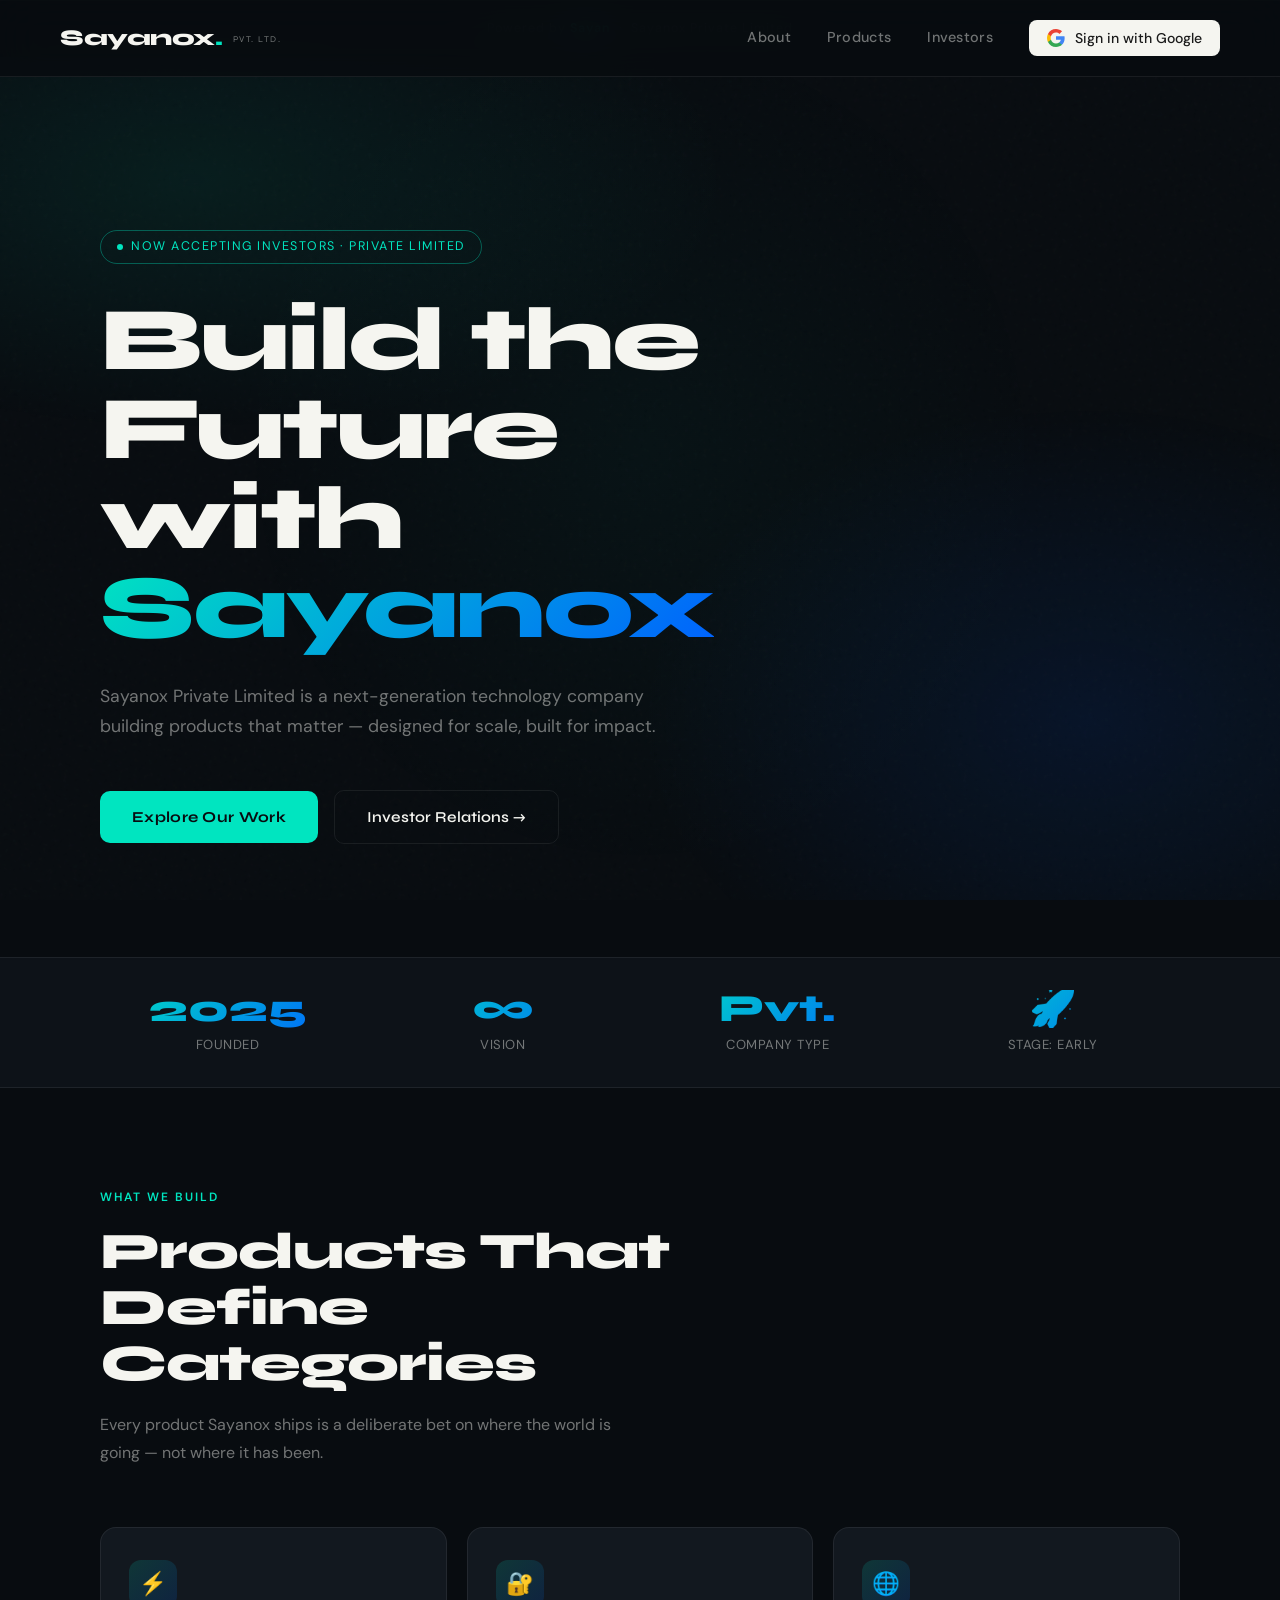
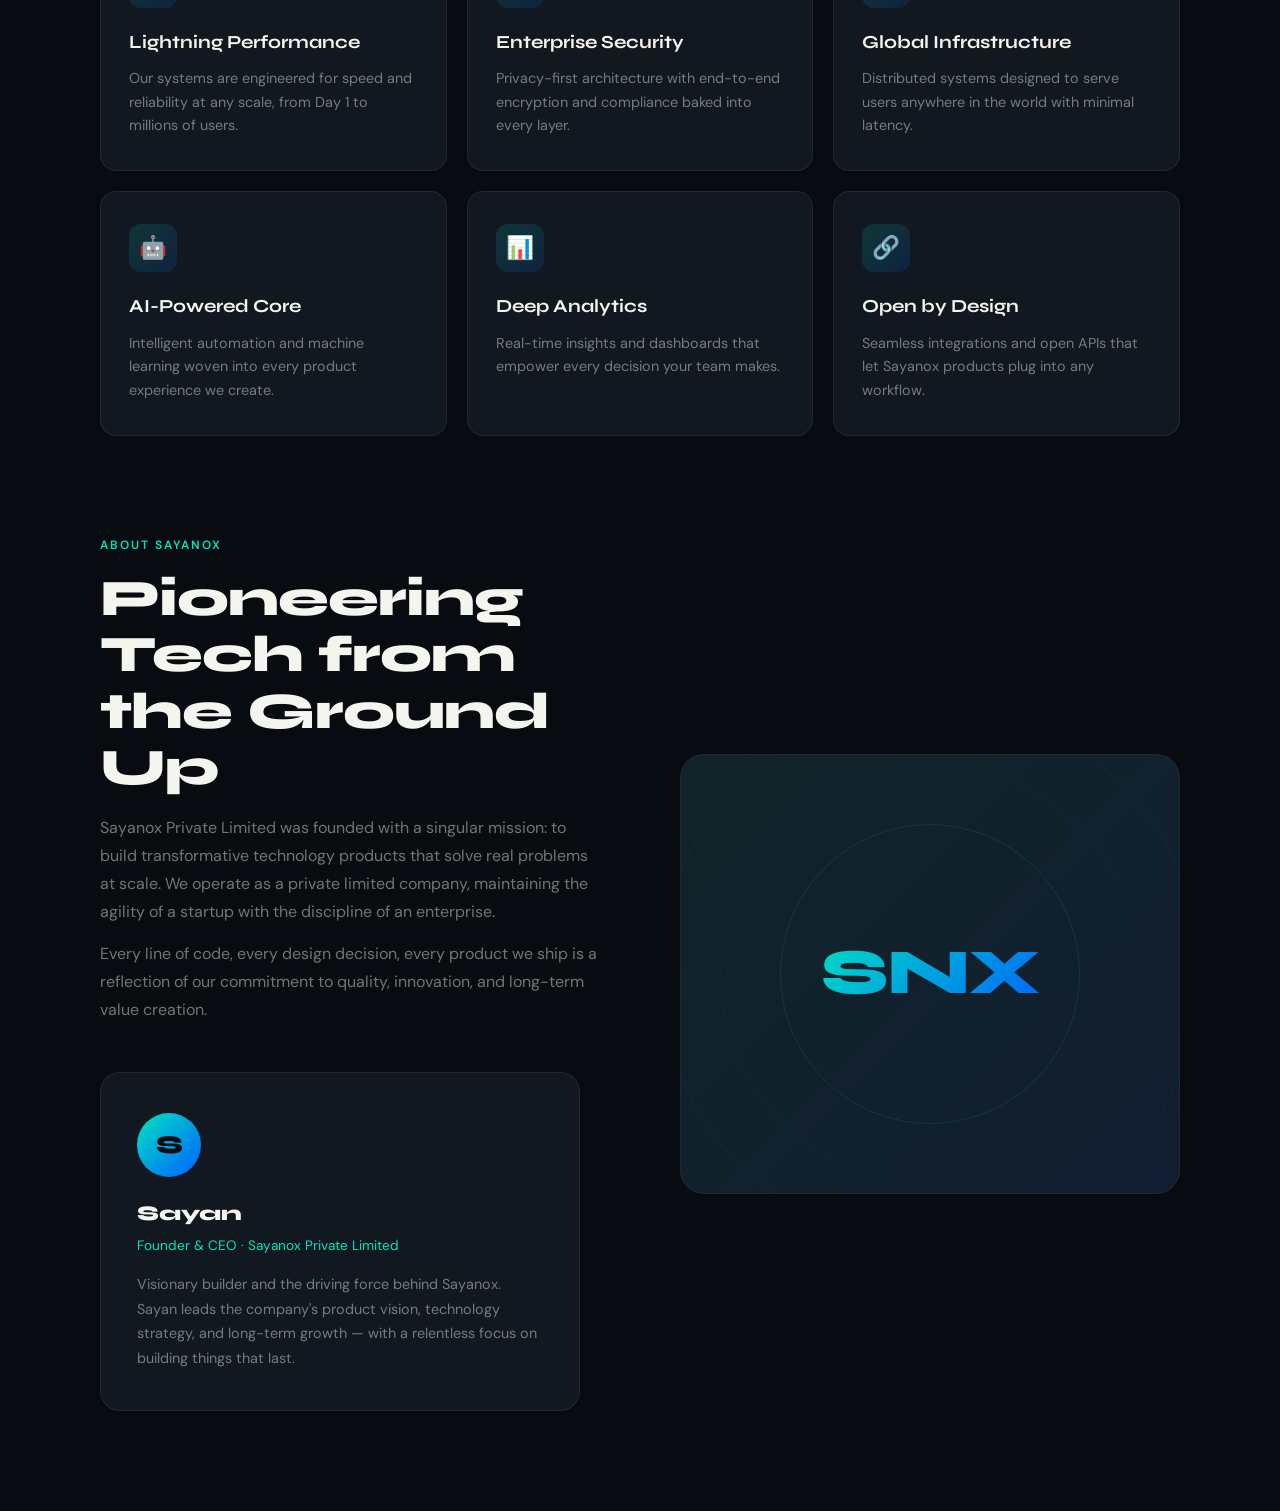
==== index.html @ 6d9be6a6 "Rename sayanox.html to index.html" ====
<!DOCTYPE html>
<html lang="en">
<head>
<meta charset="UTF-8" />
<meta name="viewport" content="width=device-width, initial-scale=1.0"/>
<title>Sayanox Private Limited</title>
<link href="https://fonts.googleapis.com/css2?family=Syne:wght@400;600;700;800&family=DM+Sans:ital,wght@0,300;0,400;0,500;1,300&display=swap" rel="stylesheet"/>
<style>
  :root {
    --black: #080c10;
    --white: #f5f5f0;
    --accent: #00e5c0;
    --accent2: #005fff;
    --mid: #12181f;
    --border: rgba(255,255,255,0.07);
    --text-muted: rgba(245,245,240,0.45);
  }

  *, *::before, *::after { box-sizing: border-box; margin: 0; padding: 0; }

  html { scroll-behavior: smooth; }

  body {
    background: var(--black);
    color: var(--white);
    font-family: 'DM Sans', sans-serif;
    font-size: 16px;
    line-height: 1.6;
    overflow-x: hidden;
  }

  /* ── NOISE OVERLAY ── */
  body::before {
    content: '';
    position: fixed; inset: 0; z-index: 0;
    background-image: url("data:image/svg+xml,%3Csvg viewBox='0 0 200 200' xmlns='http://www.w3.org/2000/svg'%3E%3Cfilter id='n'%3E%3CfeTurbulence type='fractalNoise' baseFrequency='0.9' numOctaves='4' stitchTiles='stitch'/%3E%3C/filter%3E%3Crect width='100%25' height='100%25' filter='url(%23n)' opacity='0.04'/%3E%3C/svg%3E");
    pointer-events: none; opacity: .5;
  }

  /* ── GRADIENT MESH ── */
  .mesh {
    position: fixed; inset: 0; z-index: 0; pointer-events: none;
    background:
      radial-gradient(ellipse 60% 40% at 15% 20%, rgba(0,229,192,.08) 0%, transparent 70%),
      radial-gradient(ellipse 50% 50% at 85% 80%, rgba(0,95,255,.10) 0%, transparent 70%),
      radial-gradient(ellipse 40% 60% at 50% 50%, rgba(0,229,192,.03) 0%, transparent 80%);
  }

  /* ── NAV ── */
  nav {
    position: fixed; top: 0; left: 0; right: 0; z-index: 100;
    display: flex; align-items: center; justify-content: space-between;
    padding: 20px 60px;
    border-bottom: 1px solid var(--border);
    background: rgba(8,12,16,.85);
    backdrop-filter: blur(20px);
  }

  .nav-logo {
    font-family: 'Syne', sans-serif;
    font-weight: 800;
    font-size: 1.4rem;
    letter-spacing: -0.5px;
  }

  .nav-logo span { color: var(--accent); }

  .nav-logo sub {
    font-size: .55rem;
    font-weight: 400;
    color: var(--text-muted);
    margin-left: 4px;
    letter-spacing: 1.5px;
    text-transform: uppercase;
    vertical-align: middle;
  }

  .nav-links { display: flex; gap: 36px; align-items: center; }

  .nav-links a {
    color: var(--text-muted);
    text-decoration: none;
    font-size: .9rem;
    font-weight: 500;
    letter-spacing: .3px;
    transition: color .25s;
  }

  .nav-links a:hover { color: var(--white); }

  /* ── GOOGLE LOGIN BTN ── */
  .btn-google {
    display: flex; align-items: center; gap: 10px;
    background: var(--white); color: #1a1a1a;
    border: none; border-radius: 8px;
    padding: 9px 18px;
    font-family: 'DM Sans', sans-serif;
    font-size: .88rem; font-weight: 500;
    cursor: pointer;
    transition: transform .2s, box-shadow .2s;
    text-decoration: none;
  }

  .btn-google:hover {
    transform: translateY(-1px);
    box-shadow: 0 6px 24px rgba(0,229,192,.25);
  }

  .btn-google svg { flex-shrink: 0; }

  /* ── HERO ── */
  .hero {
    position: relative; z-index: 1;
    min-height: 100vh;
    display: flex; flex-direction: column;
    justify-content: center; align-items: flex-start;
    padding: 140px 60px 80px;
    max-width: 1200px; margin: 0 auto;
  }

  .hero-badge {
    display: inline-flex; align-items: center; gap: 8px;
    border: 1px solid rgba(0,229,192,.35);
    border-radius: 100px;
    padding: 6px 16px;
    font-size: .78rem; letter-spacing: 1.5px;
    text-transform: uppercase; color: var(--accent);
    margin-bottom: 32px;
    animation: fadeUp .8s ease both;
  }

  .hero-badge::before {
    content: '';
    width: 6px; height: 6px; border-radius: 50%;
    background: var(--accent);
    animation: pulse 2s infinite;
  }

  @keyframes pulse {
    0%,100% { opacity: 1; transform: scale(1); }
    50% { opacity: .4; transform: scale(.6); }
  }

  .hero h1 {
    font-family: 'Syne', sans-serif;
    font-size: clamp(3.2rem, 7vw, 6.5rem);
    font-weight: 800;
    line-height: 1.0;
    letter-spacing: -2px;
    max-width: 820px;
    animation: fadeUp .9s .1s ease both;
  }

  .hero h1 em {
    font-style: normal;
    background: linear-gradient(135deg, var(--accent) 0%, var(--accent2) 100%);
    -webkit-background-clip: text; -webkit-text-fill-color: transparent;
  }

  .hero-sub {
    max-width: 560px;
    margin-top: 28px;
    color: var(--text-muted);
    font-size: 1.1rem; line-height: 1.7;
    animation: fadeUp 1s .2s ease both;
  }

  .hero-actions {
    display: flex; gap: 16px; align-items: center;
    margin-top: 48px;
    animation: fadeUp 1s .35s ease both;
    flex-wrap: wrap;
  }

  .btn-primary {
    background: var(--accent);
    color: var(--black);
    padding: 14px 32px;
    border-radius: 10px;
    font-family: 'Syne', sans-serif;
    font-weight: 700; font-size: .95rem;
    letter-spacing: .3px;
    border: none; cursor: pointer;
    text-decoration: none;
    transition: transform .2s, box-shadow .2s;
  }

  .btn-primary:hover {
    transform: translateY(-2px);
    box-shadow: 0 10px 40px rgba(0,229,192,.35);
  }

  .btn-outline {
    border: 1px solid var(--border);
    color: var(--white);
    padding: 14px 32px;
    border-radius: 10px;
    font-family: 'Syne', sans-serif;
    font-weight: 600; font-size: .95rem;
    background: transparent; cursor: pointer;
    text-decoration: none;
    transition: border-color .2s, transform .2s;
  }

  .btn-outline:hover {
    border-color: rgba(255,255,255,.3);
    transform: translateY(-2px);
  }

  /* ── STATS STRIP ── */
  .stats {
    position: relative; z-index: 1;
    border-top: 1px solid var(--border);
    border-bottom: 1px solid var(--border);
    background: rgba(18,24,31,.6);
    padding: 32px 0;
  }

  .stats-inner {
    max-width: 1200px; margin: 0 auto; padding: 0 60px;
    display: grid; grid-template-columns: repeat(4, 1fr);
    gap: 20px;
  }

  .stat { text-align: center; }

  .stat-val {
    font-family: 'Syne', sans-serif;
    font-size: 2.4rem; font-weight: 800;
    background: linear-gradient(135deg, var(--accent), var(--accent2));
    -webkit-background-clip: text; -webkit-text-fill-color: transparent;
    line-height: 1;
  }

  .stat-label {
    font-size: .82rem;
    color: var(--text-muted);
    letter-spacing: .5px;
    margin-top: 6px;
    text-transform: uppercase;
  }

  /* ── SECTIONS ── */
  section {
    position: relative; z-index: 1;
    max-width: 1200px; margin: 0 auto; padding: 100px 60px;
  }

  .section-tag {
    font-size: .75rem; letter-spacing: 2px;
    text-transform: uppercase; color: var(--accent);
    margin-bottom: 16px; font-weight: 600;
  }

  .section-title {
    font-family: 'Syne', sans-serif;
    font-size: clamp(2rem, 4vw, 3.2rem);
    font-weight: 800;
    letter-spacing: -1px;
    line-height: 1.1;
    max-width: 600px;
  }

  .section-desc {
    color: var(--text-muted);
    max-width: 520px;
    margin-top: 18px;
    font-size: 1rem; line-height: 1.75;
  }

  /* ── FEATURES GRID ── */
  .features-grid {
    display: grid;
    grid-template-columns: repeat(3, 1fr);
    gap: 20px;
    margin-top: 60px;
  }

  .feat-card {
    background: var(--mid);
    border: 1px solid var(--border);
    border-radius: 16px;
    padding: 32px 28px;
    transition: border-color .3s, transform .3s;
    cursor: default;
  }

  .feat-card:hover {
    border-color: rgba(0,229,192,.3);
    transform: translateY(-4px);
  }

  .feat-icon {
    width: 48px; height: 48px;
    border-radius: 12px;
    background: linear-gradient(135deg, rgba(0,229,192,.15), rgba(0,95,255,.15));
    display: flex; align-items: center; justify-content: center;
    font-size: 1.4rem; margin-bottom: 20px;
  }

  .feat-card h3 {
    font-family: 'Syne', sans-serif;
    font-size: 1.15rem; font-weight: 700;
    margin-bottom: 10px;
  }

  .feat-card p { color: var(--text-muted); font-size: .9rem; line-height: 1.65; }

  /* ── ABOUT / SPLIT ── */
  .split {
    display: grid; grid-template-columns: 1fr 1fr;
    gap: 80px; align-items: center;
  }

  .split-visual {
    background: var(--mid);
    border: 1px solid var(--border);
    border-radius: 24px;
    height: 440px;
    display: flex; align-items: center; justify-content: center;
    position: relative; overflow: hidden;
  }

  .split-visual::before {
    content: '';
    position: absolute; inset: 0;
    background: linear-gradient(135deg, rgba(0,229,192,.06) 0%, rgba(0,95,255,.08) 100%);
  }

  .visual-logo {
    font-family: 'Syne', sans-serif;
    font-size: 4rem; font-weight: 800;
    background: linear-gradient(135deg, var(--accent), var(--accent2));
    -webkit-background-clip: text; -webkit-text-fill-color: transparent;
    position: relative; z-index: 1;
    letter-spacing: -2px;
  }

  .visual-ring {
    position: absolute;
    border-radius: 50%; border: 1px solid rgba(0,229,192,.12);
  }
  .visual-ring:nth-child(1) { width: 300px; height: 300px; }
  .visual-ring:nth-child(2) { width: 420px; height: 420px; border-color: rgba(0,95,255,.08); }
  .visual-ring:nth-child(3) { width: 540px; height: 540px; border-color: rgba(0,229,192,.05); }

  /* ── POWERED BY STRIP ── */
  .powered-strip {
    text-align: center;
    border-top: 1px solid var(--border);
    padding: 18px 0;
    background: rgba(8,12,16,.8);
    position: relative; z-index: 1;
    font-size: .78rem;
    color: var(--text-muted);
    letter-spacing: 1px;
  }

  .powered-strip span { color: var(--accent); font-weight: 600; }

  /* ── TEAM / FOUNDER ── */
  .founder-card {
    background: var(--mid);
    border: 1px solid var(--border);
    border-radius: 20px;
    padding: 40px 36px;
    max-width: 480px;
    margin-top: 48px;
  }

  .founder-avatar {
    width: 64px; height: 64px; border-radius: 50%;
    background: linear-gradient(135deg, var(--accent), var(--accent2));
    display: flex; align-items: center; justify-content: center;
    font-family: 'Syne', sans-serif; font-size: 1.6rem; font-weight: 800;
    color: var(--black); margin-bottom: 20px;
  }

  .founder-name {
    font-family: 'Syne', sans-serif;
    font-size: 1.3rem; font-weight: 800;
  }

  .founder-title { color: var(--accent); font-size: .85rem; margin-top: 4px; }

  .founder-bio {
    color: var(--text-muted);
    font-size: .9rem; line-height: 1.7;
    margin-top: 16px;
  }

  /* ── INVEST CTA ── */
  .invest-cta {
    background: linear-gradient(135deg, rgba(0,229,192,.08), rgba(0,95,255,.1));
    border: 1px solid rgba(0,229,192,.2);
    border-radius: 24px;
    padding: 72px 60px;
    text-align: center;
    position: relative; overflow: hidden;
    margin-top: 40px;
  }

  .invest-cta::before {
    content: '';
    position: absolute;
    width: 600px; height: 600px; border-radius: 50%;
    background: radial-gradient(circle, rgba(0,229,192,.06), transparent 70%);
    top: -200px; left: 50%; transform: translateX(-50%);
    pointer-events: none;
  }

  .invest-cta h2 {
    font-family: 'Syne', sans-serif;
    font-size: clamp(2rem, 4vw, 3rem);
    font-weight: 800; letter-spacing: -1px;
    max-width: 600px; margin: 0 auto 20px;
  }

  .invest-cta p {
    color: var(--text-muted);
    max-width: 480px; margin: 0 auto 40px;
    font-size: 1rem; line-height: 1.7;
  }

  /* ── MODAL ── */
  .modal-overlay {
    display: none; position: fixed; inset: 0; z-index: 999;
    background: rgba(0,0,0,.7); backdrop-filter: blur(8px);
    align-items: center; justify-content: center;
  }

  .modal-overlay.open { display: flex; }

  .modal {
    background: var(--mid);
    border: 1px solid var(--border);
    border-radius: 20px;
    padding: 48px 40px;
    width: 100%; max-width: 420px;
    text-align: center;
    animation: scaleIn .3s ease;
  }

  @keyframes scaleIn {
    from { transform: scale(.92); opacity: 0; }
    to { transform: scale(1); opacity: 1; }
  }

  .modal h2 {
    font-family: 'Syne', sans-serif;
    font-size: 1.8rem; font-weight: 800;
    margin-bottom: 8px;
  }

  .modal p { color: var(--text-muted); font-size: .9rem; margin-bottom: 32px; }

  .btn-google-large {
    display: flex; align-items: center; justify-content: center; gap: 12px;
    width: 100%;
    background: var(--white); color: #1a1a1a;
    border: none; border-radius: 12px;
    padding: 14px 24px;
    font-family: 'DM Sans', sans-serif;
    font-size: 1rem; font-weight: 600;
    cursor: pointer;
    transition: transform .2s, box-shadow .2s;
  }

  .btn-google-large:hover {
    transform: translateY(-2px);
    box-shadow: 0 8px 32px rgba(0,229,192,.2);
  }

  .modal-close {
    position: absolute; top: 16px; right: 20px;
    background: none; border: none;
    color: var(--text-muted); font-size: 1.4rem;
    cursor: pointer; transition: color .2s;
  }

  .modal-close:hover { color: var(--white); }

  .modal { position: relative; }

  /* ── FOOTER ── */
  footer {
    position: relative; z-index: 1;
    border-top: 1px solid var(--border);
    padding: 48px 60px;
    display: flex; align-items: center; justify-content: space-between;
    max-width: 100%;
  }

  .footer-logo {
    font-family: 'Syne', sans-serif;
    font-weight: 800; font-size: 1.1rem;
  }

  .footer-logo span { color: var(--accent); }

  .footer-copy { color: var(--text-muted); font-size: .82rem; }

  .footer-links { display: flex; gap: 24px; }

  .footer-links a {
    color: var(--text-muted); text-decoration: none;
    font-size: .82rem; transition: color .2s;
  }

  .footer-links a:hover { color: var(--white); }

  /* ── ANIMATIONS ── */
  @keyframes fadeUp {
    from { opacity: 0; transform: translateY(30px); }
    to { opacity: 1; transform: translateY(0); }
  }

  /* ── RESPONSIVE ── */
  @media (max-width: 900px) {
    nav { padding: 18px 24px; }
    .nav-links { gap: 20px; }
    .hero { padding: 120px 24px 60px; }
    section { padding: 70px 24px; }
    .stats-inner { padding: 0 24px; grid-template-columns: repeat(2,1fr); gap: 28px; }
    .features-grid { grid-template-columns: 1fr 1fr; }
    .split { grid-template-columns: 1fr; gap: 40px; }
    .split-visual { height: 280px; }
    footer { flex-direction: column; gap: 20px; text-align: center; padding: 36px 24px; }
    .invest-cta { padding: 48px 24px; }
  }

  @media (max-width: 600px) {
    .features-grid { grid-template-columns: 1fr; }
    .nav-links .hide-mob { display: none; }
    .hero h1 { font-size: 2.8rem; }
  }
</style>
</head>
<body>

<div class="mesh"></div>

<!-- POWERED BY STRIP (top) -->
<div class="powered-strip">
  Powered by <span>Sayan</span> &nbsp;·&nbsp; Sayanox Private Limited
</div>

<!-- NAV -->
<nav>
  <div class="nav-logo">
    Sayanox<span>.</span>
    <sub>Pvt. Ltd.</sub>
  </div>
  <div class="nav-links">
    <a href="#about" class="hide-mob">About</a>
    <a href="#features" class="hide-mob">Products</a>
    <a href="#invest">Investors</a>
    <button class="btn-google" onclick="openModal()">
      <!-- Google G logo -->
      <svg width="18" height="18" viewBox="0 0 18 18"><path fill="#4285F4" d="M17.64 9.2c0-.637-.057-1.251-.164-1.84H9v3.481h4.844c-.209 1.125-.843 2.078-1.796 2.717v2.258h2.908c1.702-1.567 2.684-3.874 2.684-6.615z"/><path fill="#34A853" d="M9 18c2.43 0 4.467-.806 5.956-2.18l-2.908-2.259c-.806.54-1.837.86-3.048.86-2.344 0-4.328-1.584-5.036-3.711H.957v2.332A8.997 8.997 0 0 0 9 18z"/><path fill="#FBBC05" d="M3.964 10.71A5.41 5.41 0 0 1 3.682 9c0-.593.102-1.17.282-1.71V4.958H.957A8.996 8.996 0 0 0 0 9c0 1.452.348 2.827.957 4.042l3.007-2.332z"/><path fill="#EA4335" d="M9 3.58c1.321 0 2.508.454 3.44 1.345l2.582-2.58C13.463.891 11.426 0 9 0A8.997 8.997 0 0 0 .957 4.958L3.964 7.29C4.672 5.163 6.656 3.58 9 3.58z"/></svg>
      Sign in with Google
    </button>
  </div>
</nav>

<!-- HERO -->
<div class="hero">
  <div class="hero-badge">Now Accepting Investors · Private Limited</div>
  <h1>Build the Future<br/>with <em>Sayanox</em></h1>
  <p class="hero-sub">
    Sayanox Private Limited is a next-generation technology company building products
    that matter — designed for scale, built for impact.
  </p>
  <div class="hero-actions">
    <a href="#features" class="btn-primary">Explore Our Work</a>
    <a href="#invest" class="btn-outline">Investor Relations →</a>
  </div>
</div>

<!-- STATS -->
<div class="stats">
  <div class="stats-inner">
    <div class="stat">
      <div class="stat-val">2025</div>
      <div class="stat-label">Founded</div>
    </div>
    <div class="stat">
      <div class="stat-val">∞</div>
      <div class="stat-label">Vision</div>
    </div>
    <div class="stat">
      <div class="stat-val">Pvt.</div>
      <div class="stat-label">Company Type</div>
    </div>
    <div class="stat">
      <div class="stat-val">🚀</div>
      <div class="stat-label">Stage: Early</div>
    </div>
  </div>
</div>

<!-- FEATURES -->
<section id="features">
  <div class="section-tag">What We Build</div>
  <h2 class="section-title">Products That Define Categories</h2>
  <p class="section-desc">
    Every product Sayanox ships is a deliberate bet on where the world is going —
    not where it has been.
  </p>

  <div class="features-grid">
    <div class="feat-card">
      <div class="feat-icon">⚡</div>
      <h3>Lightning Performance</h3>
      <p>Our systems are engineered for speed and reliability at any scale, from Day 1 to millions of users.</p>
    </div>
    <div class="feat-card">
      <div class="feat-icon">🔐</div>
      <h3>Enterprise Security</h3>
      <p>Privacy-first architecture with end-to-end encryption and compliance baked into every layer.</p>
    </div>
    <div class="feat-card">
      <div class="feat-icon">🌐</div>
      <h3>Global Infrastructure</h3>
      <p>Distributed systems designed to serve users anywhere in the world with minimal latency.</p>
    </div>
    <div class="feat-card">
      <div class="feat-icon">🤖</div>
      <h3>AI-Powered Core</h3>
      <p>Intelligent automation and machine learning woven into every product experience we create.</p>
    </div>
    <div class="feat-card">
      <div class="feat-icon">📊</div>
      <h3>Deep Analytics</h3>
      <p>Real-time insights and dashboards that empower every decision your team makes.</p>
    </div>
    <div class="feat-card">
      <div class="feat-icon">🔗</div>
      <h3>Open by Design</h3>
      <p>Seamless integrations and open APIs that let Sayanox products plug into any workflow.</p>
    </div>
  </div>
</section>

<!-- ABOUT -->
<section id="about" style="padding-top:0">
  <div class="split">
    <div>
      <div class="section-tag">About Sayanox</div>
      <h2 class="section-title">Pioneering Tech from the Ground Up</h2>
      <p class="section-desc">
        Sayanox Private Limited was founded with a singular mission: to build transformative
        technology products that solve real problems at scale. We operate as a private limited
        company, maintaining the agility of a startup with the discipline of an enterprise.
      </p>
      <p class="section-desc" style="margin-top:14px;">
        Every line of code, every design decision, every product we ship is a reflection of our
        commitment to quality, innovation, and long-term value creation.
      </p>

      <div class="founder-card">
        <div class="founder-avatar">S</div>
        <div class="founder-name">Sayan</div>
        <div class="founder-title">Founder & CEO · Sayanox Private Limited</div>
        <p class="founder-bio">
          Visionary builder and the driving force behind Sayanox. Sayan leads the company's
          product vision, technology strategy, and long-term growth — with a relentless focus
          on building things that last.
        </p>
      </div>
    </div>

    <div class="split-visual">
      <div class="visual-ring"></div>
      <div class="visual-ring"></div>
      <div class="visual-ring"></div>
      <div class="visual-logo">SNX
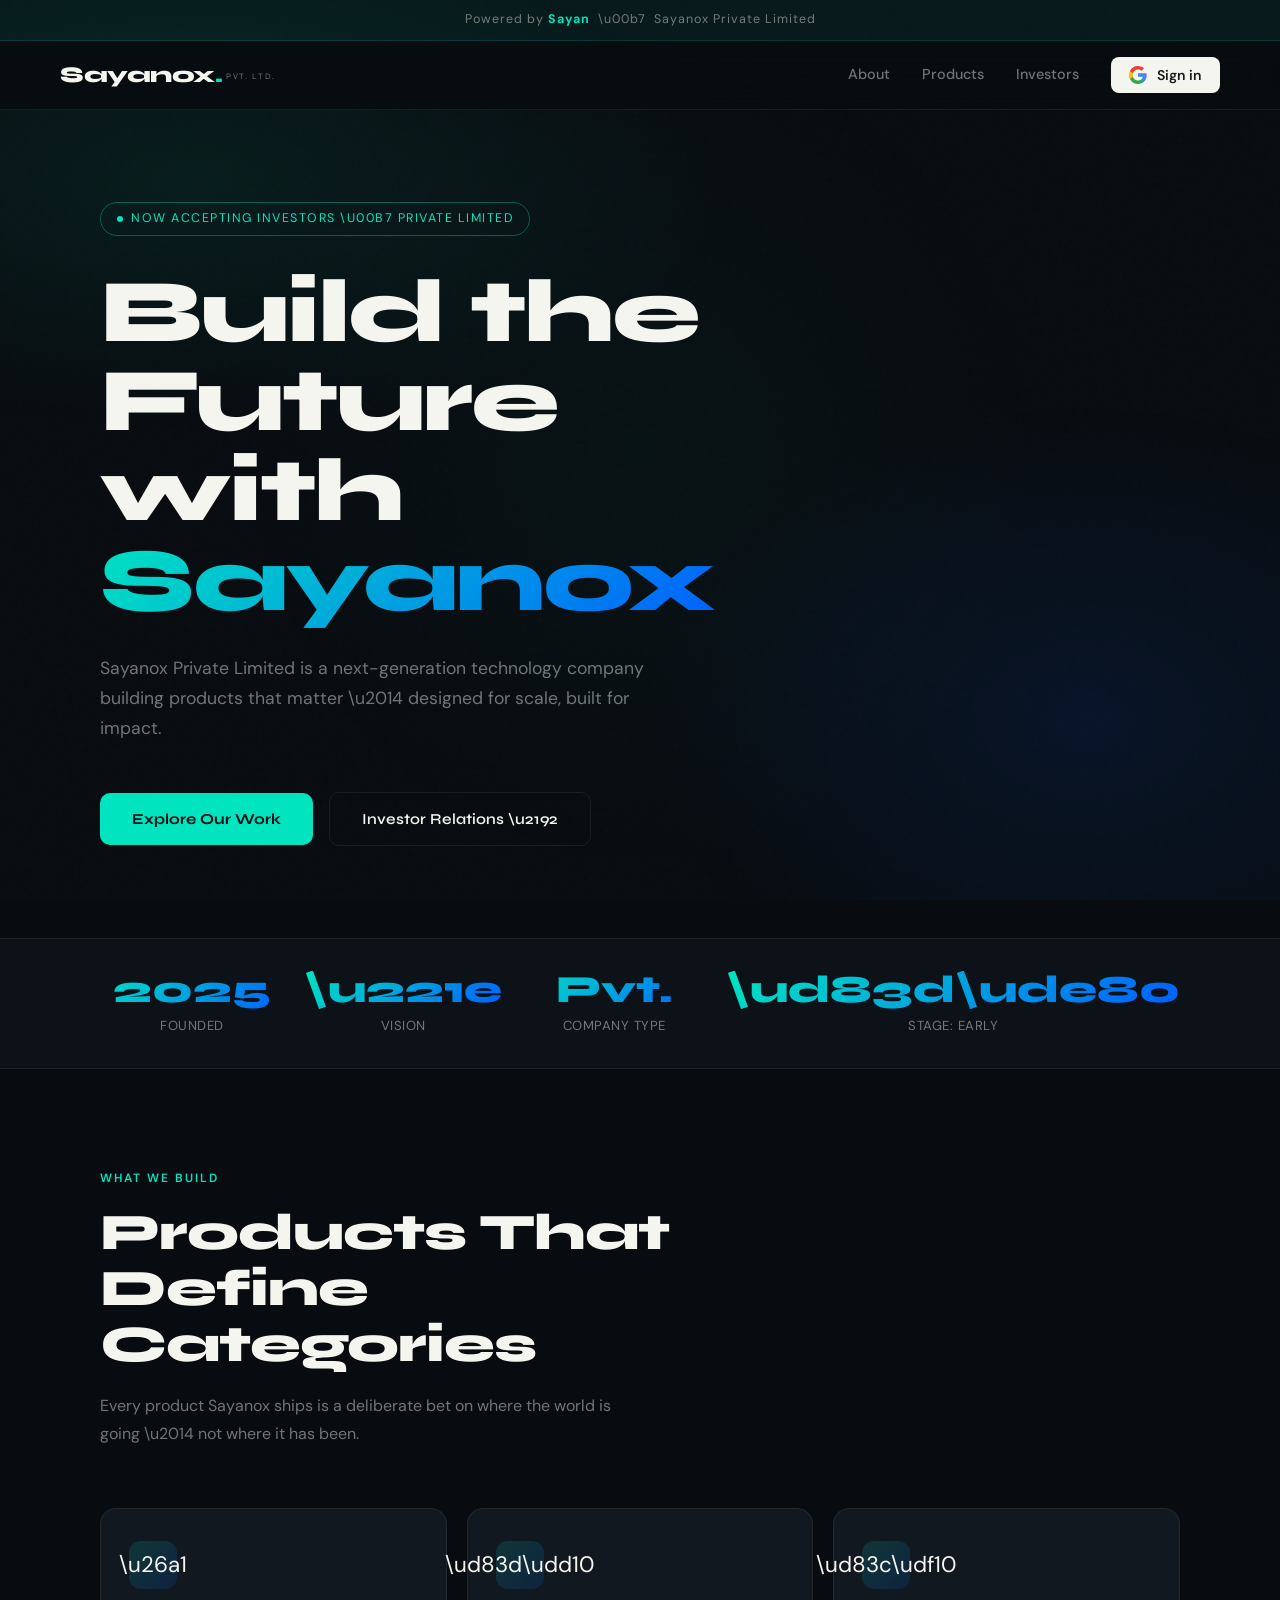
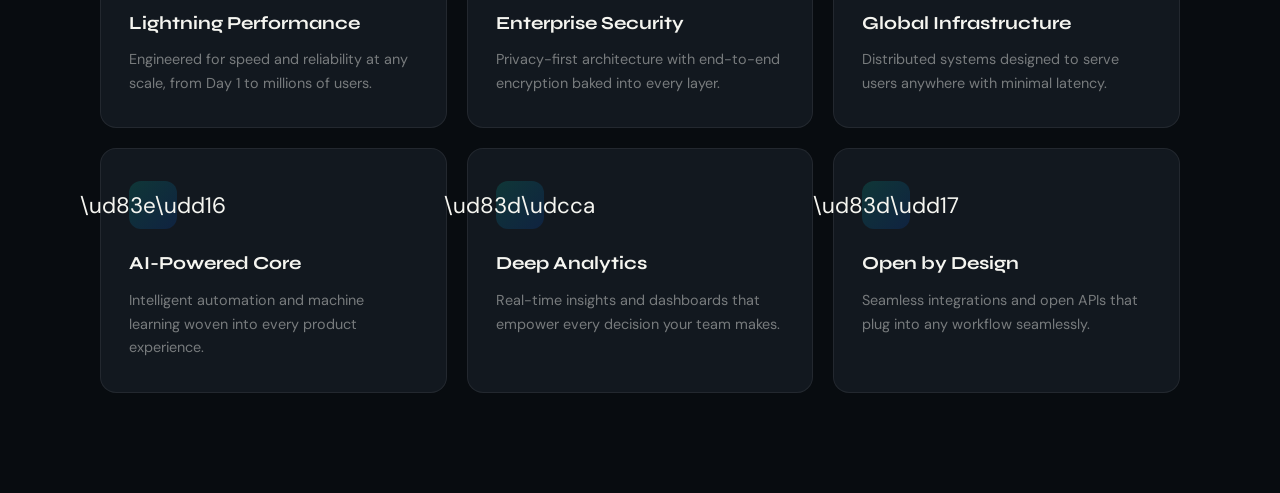
==== commit a875d2f7: "Update index.html" ====
--- a/index.html
+++ b/index.html
@@ -17,7 +17,6 @@
   }
 
   *, *::before, *::after { box-sizing: border-box; margin: 0; padding: 0; }
-
   html { scroll-behavior: smooth; }
 
   body {
@@ -29,7 +28,6 @@
     overflow-x: hidden;
   }
 
-  /* ── NOISE OVERLAY ── */
   body::before {
     content: '';
     position: fixed; inset: 0; z-index: 0;
@@ -37,7 +35,6 @@
     pointer-events: none; opacity: .5;
   }
 
-  /* ── GRADIENT MESH ── */
   .mesh {
     position: fixed; inset: 0; z-index: 0; pointer-events: none;
     background:
@@ -46,75 +43,72 @@
       radial-gradient(ellipse 40% 60% at 50% 50%, rgba(0,229,192,.03) 0%, transparent 80%);
   }
 
-  /* ── NAV ── */
+  /* \u2500\u2500 POWERED STRIP \u2500\u2500 */
+  .powered-strip {
+    text-align: center;
+    padding: 10px 0;
+    background: rgba(0,229,192,.06);
+    border-bottom: 1px solid rgba(0,229,192,.15);
+    position: relative; z-index: 101;
+    font-size: .78rem;
+    color: var(--text-muted);
+    letter-spacing: 1px;
+  }
+  .powered-strip span { color: var(--accent); font-weight: 700; }
+
+  /* \u2500\u2500 NAV \u2500\u2500 */
   nav {
-    position: fixed; top: 0; left: 0; right: 0; z-index: 100;
+    position: sticky; top: 0; left: 0; right: 0; z-index: 100;
     display: flex; align-items: center; justify-content: space-between;
-    padding: 20px 60px;
+    padding: 16px 60px;
     border-bottom: 1px solid var(--border);
-    background: rgba(8,12,16,.85);
+    background: rgba(8,12,16,.92);
     backdrop-filter: blur(20px);
   }
 
   .nav-logo {
     font-family: 'Syne', sans-serif;
-    font-weight: 800;
-    font-size: 1.4rem;
-    letter-spacing: -0.5px;
-  }
-
+    font-weight: 800; font-size: 1.4rem;
+    letter-spacing: -0.5px; cursor: default;
+  }
   .nav-logo span { color: var(--accent); }
-
   .nav-logo sub {
-    font-size: .55rem;
-    font-weight: 400;
-    color: var(--text-muted);
-    margin-left: 4px;
-    letter-spacing: 1.5px;
-    text-transform: uppercase;
+    font-size: .52rem; font-weight: 400;
+    color: var(--text-muted); margin-left: 4px;
+    letter-spacing: 1.5px; text-transform: uppercase;
     vertical-align: middle;
   }
 
-  .nav-links { display: flex; gap: 36px; align-items: center; }
-
+  .nav-links { display: flex; gap: 32px; align-items: center; }
   .nav-links a {
-    color: var(--text-muted);
-    text-decoration: none;
-    font-size: .9rem;
-    font-weight: 500;
-    letter-spacing: .3px;
+    color: var(--text-muted); text-decoration: none;
+    font-size: .9rem; font-weight: 500;
     transition: color .25s;
   }
-
   .nav-links a:hover { color: var(--white); }
 
-  /* ── GOOGLE LOGIN BTN ── */
   .btn-google {
     display: flex; align-items: center; gap: 10px;
     background: var(--white); color: #1a1a1a;
     border: none; border-radius: 8px;
     padding: 9px 18px;
     font-family: 'DM Sans', sans-serif;
-    font-size: .88rem; font-weight: 500;
+    font-size: .88rem; font-weight: 600;
     cursor: pointer;
     transition: transform .2s, box-shadow .2s;
-    text-decoration: none;
-  }
-
+  }
   .btn-google:hover {
     transform: translateY(-1px);
     box-shadow: 0 6px 24px rgba(0,229,192,.25);
   }
 
-  .btn-google svg { flex-shrink: 0; }
-
-  /* ── HERO ── */
+  /* \u2500\u2500 HERO \u2500\u2500 */
   .hero {
     position: relative; z-index: 1;
-    min-height: 100vh;
+    min-height: 92vh;
     display: flex; flex-direction: column;
     justify-content: center; align-items: flex-start;
-    padding: 140px 60px 80px;
+    padding: 80px 60px 80px;
     max-width: 1200px; margin: 0 auto;
   }
 
@@ -128,14 +122,12 @@
     margin-bottom: 32px;
     animation: fadeUp .8s ease both;
   }
-
   .hero-badge::before {
     content: '';
     width: 6px; height: 6px; border-radius: 50%;
     background: var(--accent);
     animation: pulse 2s infinite;
   }
-
   @keyframes pulse {
     0%,100% { opacity: 1; transform: scale(1); }
     50% { opacity: .4; transform: scale(.6); }
@@ -143,14 +135,11 @@
 
   .hero h1 {
     font-family: 'Syne', sans-serif;
-    font-size: clamp(3.2rem, 7vw, 6.5rem);
-    font-weight: 800;
-    line-height: 1.0;
-    letter-spacing: -2px;
-    max-width: 820px;
+    font-size: clamp(3rem, 7vw, 6.5rem);
+    font-weight: 800; line-height: 1.0;
+    letter-spacing: -2px; max-width: 820px;
     animation: fadeUp .9s .1s ease both;
   }
-
   .hero h1 em {
     font-style: normal;
     background: linear-gradient(135deg, var(--accent) 0%, var(--accent2) 100%);
@@ -158,10 +147,8 @@
   }
 
   .hero-sub {
-    max-width: 560px;
-    margin-top: 28px;
-    color: var(--text-muted);
-    font-size: 1.1rem; line-height: 1.7;
+    max-width: 560px; margin-top: 28px;
+    color: var(--text-muted); font-size: 1.1rem; line-height: 1.7;
     animation: fadeUp 1s .2s ease both;
   }
 
@@ -173,41 +160,34 @@
   }
 
   .btn-primary {
-    background: var(--accent);
-    color: var(--black);
-    padding: 14px 32px;
-    border-radius: 10px;
+    background: var(--accent); color: var(--black);
+    padding: 14px 32px; border-radius: 10px;
     font-family: 'Syne', sans-serif;
     font-weight: 700; font-size: .95rem;
-    letter-spacing: .3px;
-    border: none; cursor: pointer;
-    text-decoration: none;
+    border: none; cursor: pointer; text-decoration: none;
+    display: inline-block;
     transition: transform .2s, box-shadow .2s;
   }
-
   .btn-primary:hover {
     transform: translateY(-2px);
     box-shadow: 0 10px 40px rgba(0,229,192,.35);
   }
 
   .btn-outline {
-    border: 1px solid var(--border);
-    color: var(--white);
-    padding: 14px 32px;
-    border-radius: 10px;
+    border: 1px solid var(--border); color: var(--white);
+    padding: 14px 32px; border-radius: 10px;
     font-family: 'Syne', sans-serif;
     font-weight: 600; font-size: .95rem;
     background: transparent; cursor: pointer;
-    text-decoration: none;
+    text-decoration: none; display: inline-block;
     transition: border-color .2s, transform .2s;
   }
-
   .btn-outline:hover {
     border-color: rgba(255,255,255,.3);
     transform: translateY(-2px);
   }
 
-  /* ── STATS STRIP ── */
+  /* \u2500\u2500 STATS \u2500\u2500 */
   .stats {
     position: relative; z-index: 1;
     border-top: 1px solid var(--border);
@@ -215,15 +195,11 @@
     background: rgba(18,24,31,.6);
     padding: 32px 0;
   }
-
   .stats-inner {
     max-width: 1200px; margin: 0 auto; padding: 0 60px;
-    display: grid; grid-template-columns: repeat(4, 1fr);
-    gap: 20px;
-  }
-
+    display: grid; grid-template-columns: repeat(4, 1fr); gap: 20px;
+  }
   .stat { text-align: center; }
-
   .stat-val {
     font-family: 'Syne', sans-serif;
     font-size: 2.4rem; font-weight: 800;
@@ -231,143 +207,96 @@
     -webkit-background-clip: text; -webkit-text-fill-color: transparent;
     line-height: 1;
   }
-
   .stat-label {
-    font-size: .82rem;
-    color: var(--text-muted);
-    letter-spacing: .5px;
-    margin-top: 6px;
-    text-transform: uppercase;
-  }
-
-  /* ── SECTIONS ── */
+    font-size: .82rem; color: var(--text-muted);
+    letter-spacing: .5px; margin-top: 6px; text-transform: uppercase;
+  }
+
+  /* \u2500\u2500 SECTIONS \u2500\u2500 */
   section {
     position: relative; z-index: 1;
     max-width: 1200px; margin: 0 auto; padding: 100px 60px;
   }
-
   .section-tag {
     font-size: .75rem; letter-spacing: 2px;
     text-transform: uppercase; color: var(--accent);
     margin-bottom: 16px; font-weight: 600;
   }
-
   .section-title {
     font-family: 'Syne', sans-serif;
     font-size: clamp(2rem, 4vw, 3.2rem);
-    font-weight: 800;
-    letter-spacing: -1px;
-    line-height: 1.1;
-    max-width: 600px;
-  }
-
+    font-weight: 800; letter-spacing: -1px;
+    line-height: 1.1; max-width: 600px;
+  }
   .section-desc {
-    color: var(--text-muted);
-    max-width: 520px;
-    margin-top: 18px;
-    font-size: 1rem; line-height: 1.75;
-  }
-
-  /* ── FEATURES GRID ── */
+    color: var(--text-muted); max-width: 520px;
+    margin-top: 18px; font-size: 1rem; line-height: 1.75;
+  }
+
+  /* \u2500\u2500 FEATURES \u2500\u2500 */
   .features-grid {
-    display: grid;
-    grid-template-columns: repeat(3, 1fr);
-    gap: 20px;
-    margin-top: 60px;
-  }
-
+    display: grid; grid-template-columns: repeat(3, 1fr);
+    gap: 20px; margin-top: 60px;
+  }
   .feat-card {
-    background: var(--mid);
-    border: 1px solid var(--border);
-    border-radius: 16px;
-    padding: 32px 28px;
+    background: var(--mid); border: 1px solid var(--border);
+    border-radius: 16px; padding: 32px 28px;
     transition: border-color .3s, transform .3s;
     cursor: default;
   }
-
   .feat-card:hover {
     border-color: rgba(0,229,192,.3);
     transform: translateY(-4px);
   }
-
   .feat-icon {
-    width: 48px; height: 48px;
-    border-radius: 12px;
+    width: 48px; height: 48px; border-radius: 12px;
     background: linear-gradient(135deg, rgba(0,229,192,.15), rgba(0,95,255,.15));
     display: flex; align-items: center; justify-content: center;
     font-size: 1.4rem; margin-bottom: 20px;
   }
-
   .feat-card h3 {
     font-family: 'Syne', sans-serif;
-    font-size: 1.15rem; font-weight: 700;
-    margin-bottom: 10px;
-  }
-
+    font-size: 1.15rem; font-weight: 700; margin-bottom: 10px;
+  }
   .feat-card p { color: var(--text-muted); font-size: .9rem; line-height: 1.65; }
 
-  /* ── ABOUT / SPLIT ── */
+  /* \u2500\u2500 SPLIT / ABOUT \u2500\u2500 */
   .split {
     display: grid; grid-template-columns: 1fr 1fr;
     gap: 80px; align-items: center;
   }
-
   .split-visual {
-    background: var(--mid);
-    border: 1px solid var(--border);
-    border-radius: 24px;
-    height: 440px;
+    background: var(--mid); border: 1px solid var(--border);
+    border-radius: 24px; height: 440px;
     display: flex; align-items: center; justify-content: center;
     position: relative; overflow: hidden;
   }
-
   .split-visual::before {
     content: '';
     position: absolute; inset: 0;
     background: linear-gradient(135deg, rgba(0,229,192,.06) 0%, rgba(0,95,255,.08) 100%);
   }
-
   .visual-logo {
     font-family: 'Syne', sans-serif;
     font-size: 4rem; font-weight: 800;
     background: linear-gradient(135deg, var(--accent), var(--accent2));
     -webkit-background-clip: text; -webkit-text-fill-color: transparent;
-    position: relative; z-index: 1;
-    letter-spacing: -2px;
-  }
-
+    position: relative; z-index: 1; letter-spacing: -2px;
+  }
   .visual-ring {
-    position: absolute;
-    border-radius: 50%; border: 1px solid rgba(0,229,192,.12);
+    position: absolute; border-radius: 50%;
+    border: 1px solid rgba(0,229,192,.12);
   }
   .visual-ring:nth-child(1) { width: 300px; height: 300px; }
   .visual-ring:nth-child(2) { width: 420px; height: 420px; border-color: rgba(0,95,255,.08); }
   .visual-ring:nth-child(3) { width: 540px; height: 540px; border-color: rgba(0,229,192,.05); }
 
-  /* ── POWERED BY STRIP ── */
-  .powered-strip {
-    text-align: center;
-    border-top: 1px solid var(--border);
-    padding: 18px 0;
-    background: rgba(8,12,16,.8);
-    position: relative; z-index: 1;
-    font-size: .78rem;
-    color: var(--text-muted);
-    letter-spacing: 1px;
-  }
-
-  .powered-strip span { color: var(--accent); font-weight: 600; }
-
-  /* ── TEAM / FOUNDER ── */
+  /* \u2500\u2500 FOUNDER CARD \u2500\u2500 */
   .founder-card {
-    background: var(--mid);
-    border: 1px solid var(--border);
-    border-radius: 20px;
-    padding: 40px 36px;
-    max-width: 480px;
-    margin-top: 48px;
-  }
-
+    background: var(--mid); border: 1px solid var(--border);
+    border-radius: 20px; padding: 36px 32px;
+    max-width: 480px; margin-top: 48px;
+  }
   .founder-avatar {
     width: 64px; height: 64px; border-radius: 50%;
     background: linear-gradient(135deg, var(--accent), var(--accent2));
@@ -375,97 +304,72 @@
     font-family: 'Syne', sans-serif; font-size: 1.6rem; font-weight: 800;
     color: var(--black); margin-bottom: 20px;
   }
-
-  .founder-name {
-    font-family: 'Syne', sans-serif;
-    font-size: 1.3rem; font-weight: 800;
-  }
-
+  .founder-name { font-family: 'Syne', sans-serif; font-size: 1.3rem; font-weight: 800; }
   .founder-title { color: var(--accent); font-size: .85rem; margin-top: 4px; }
-
-  .founder-bio {
-    color: var(--text-muted);
-    font-size: .9rem; line-height: 1.7;
-    margin-top: 16px;
-  }
-
-  /* ── INVEST CTA ── */
+  .founder-bio { color: var(--text-muted); font-size: .9rem; line-height: 1.7; margin-top: 16px; }
+
+  /* \u2500\u2500 INVEST CTA \u2500\u2500 */
   .invest-cta {
     background: linear-gradient(135deg, rgba(0,229,192,.08), rgba(0,95,255,.1));
     border: 1px solid rgba(0,229,192,.2);
-    border-radius: 24px;
-    padding: 72px 60px;
-    text-align: center;
-    position: relative; overflow: hidden;
+    border-radius: 24px; padding: 72px 60px;
+    text-align: center; position: relative; overflow: hidden;
     margin-top: 40px;
   }
-
   .invest-cta::before {
     content: '';
-    position: absolute;
-    width: 600px; height: 600px; border-radius: 50%;
+    position: absolute; width: 600px; height: 600px; border-radius: 50%;
     background: radial-gradient(circle, rgba(0,229,192,.06), transparent 70%);
     top: -200px; left: 50%; transform: translateX(-50%);
     pointer-events: none;
   }
-
   .invest-cta h2 {
     font-family: 'Syne', sans-serif;
     font-size: clamp(2rem, 4vw, 3rem);
     font-weight: 800; letter-spacing: -1px;
     max-width: 600px; margin: 0 auto 20px;
   }
-
   .invest-cta p {
-    color: var(--text-muted);
-    max-width: 480px; margin: 0 auto 40px;
-    font-size: 1rem; line-height: 1.7;
-  }
-
-  /* ── MODAL ── */
+    color: var(--text-muted); max-width: 480px;
+    margin: 0 auto 40px; font-size: 1rem; line-height: 1.7;
+  }
+  .invest-actions {
+    display: flex; gap: 16px; justify-content: center; flex-wrap: wrap;
+  }
+
+  /* \u2500\u2500 MODAL \u2500\u2500 */
   .modal-overlay {
     display: none; position: fixed; inset: 0; z-index: 999;
-    background: rgba(0,0,0,.7); backdrop-filter: blur(8px);
+    background: rgba(0,0,0,.75); backdrop-filter: blur(10px);
     align-items: center; justify-content: center;
   }
-
   .modal-overlay.open { display: flex; }
 
   .modal {
-    background: var(--mid);
-    border: 1px solid var(--border);
-    border-radius: 20px;
-    padding: 48px 40px;
+    background: var(--mid); border: 1px solid var(--border);
+    border-radius: 20px; padding: 48px 40px;
     width: 100%; max-width: 420px;
-    text-align: center;
+    text-align: center; position: relative;
     animation: scaleIn .3s ease;
   }
-
   @keyframes scaleIn {
     from { transform: scale(.92); opacity: 0; }
     to { transform: scale(1); opacity: 1; }
   }
-
   .modal h2 {
     font-family: 'Syne', sans-serif;
-    font-size: 1.8rem; font-weight: 800;
-    margin-bottom: 8px;
-  }
-
-  .modal p { color: var(--text-muted); font-size: .9rem; margin-bottom: 32px; }
+    font-size: 1.8rem; font-weight: 800; margin-bottom: 8px;
+  }
+  .modal-desc { color: var(--text-muted); font-size: .9rem; margin-bottom: 32px; }
+  .modal-note { font-size: .75rem; margin-top: 20px; margin-bottom: 0; color: var(--text-muted); }
 
   .btn-google-large {
     display: flex; align-items: center; justify-content: center; gap: 12px;
-    width: 100%;
-    background: var(--white); color: #1a1a1a;
-    border: none; border-radius: 12px;
-    padding: 14px 24px;
-    font-family: 'DM Sans', sans-serif;
-    font-size: 1rem; font-weight: 600;
-    cursor: pointer;
-    transition: transform .2s, box-shadow .2s;
-  }
-
+    width: 100%; background: var(--white); color: #1a1a1a;
+    border: none; border-radius: 12px; padding: 14px 24px;
+    font-family: 'DM Sans', sans-serif; font-size: 1rem; font-weight: 600;
+    cursor: pointer; transition: transform .2s, box-shadow .2s;
+  }
   .btn-google-large:hover {
     transform: translateY(-2px);
     box-shadow: 0 8px 32px rgba(0,229,192,.2);
@@ -474,65 +378,86 @@
   .modal-close {
     position: absolute; top: 16px; right: 20px;
     background: none; border: none;
-    color: var(--text-muted); font-size: 1.4rem;
-    cursor: pointer; transition: color .2s;
-  }
-
+    color: var(--text-muted); font-size: 1.6rem;
+    cursor: pointer; transition: color .2s; line-height: 1;
+  }
   .modal-close:hover { color: var(--white); }
 
-  .modal { position: relative; }
-
-  /* ── FOOTER ── */
+  /* \u2500\u2500 USER INFO BAR (shown after login) \u2500\u2500 */
+  .user-bar {
+    display: none;
+    align-items: center; gap: 10px;
+    background: rgba(0,229,192,.08);
+    border: 1px solid rgba(0,229,192,.2);
+    border-radius: 8px; padding: 8px 14px;
+    font-size: .85rem;
+  }
+  .user-bar.visible { display: flex; }
+  .user-avatar {
+    width: 28px; height: 28px; border-radius: 50%;
+    background: linear-gradient(135deg, var(--accent), var(--accent2));
+    display: flex; align-items: center; justify-content: center;
+    font-size: .8rem; font-weight: 700; color: var(--black);
+    overflow: hidden;
+  }
+  .user-avatar img { width: 100%; height: 100%; object-fit: cover; }
+  .user-name { color: var(--white); font-weight: 500; }
+  .btn-logout {
+    background: none; border: none; color: var(--text-muted);
+    font-size: .78rem; cursor: pointer; margin-left: 4px;
+    transition: color .2s;
+  }
+  .btn-logout:hover { color: var(--white); }
+
+  /* \u2500\u2500 FOOTER \u2500\u2500 */
   footer {
     position: relative; z-index: 1;
     border-top: 1px solid var(--border);
-    padding: 48px 60px;
+    padding: 40px 60px;
     display: flex; align-items: center; justify-content: space-between;
-    max-width: 100%;
-  }
-
-  .footer-logo {
-    font-family: 'Syne', sans-serif;
-    font-weight: 800; font-size: 1.1rem;
-  }
-
+  }
+  .footer-logo { font-family: 'Syne', sans-serif; font-weight: 800; font-size: 1.1rem; }
   .footer-logo span { color: var(--accent); }
-
   .footer-copy { color: var(--text-muted); font-size: .82rem; }
-
   .footer-links { display: flex; gap: 24px; }
-
   .footer-links a {
     color: var(--text-muted); text-decoration: none;
-    font-size: .82rem; transition: color .2s;
-  }
-
+    font-size: .82rem; transition: color .2s; cursor: pointer;
+  }
   .footer-links a:hover { color: var(--white); }
 
-  /* ── ANIMATIONS ── */
+  .powered-strip-bottom {
+    text-align: center; padding: 14px 0;
+    border-top: 1px solid var(--border);
+    position: relative; z-index: 1;
+    font-size: .78rem; color: var(--text-muted); letter-spacing: 1px;
+  }
+  .powered-strip-bottom span { color: var(--accent); font-weight: 700; }
+
+  /* \u2500\u2500 ANIMATIONS \u2500\u2500 */
   @keyframes fadeUp {
     from { opacity: 0; transform: translateY(30px); }
     to { opacity: 1; transform: translateY(0); }
   }
 
-  /* ── RESPONSIVE ── */
+  /* \u2500\u2500 RESPONSIVE \u2500\u2500 */
   @media (max-width: 900px) {
-    nav { padding: 18px 24px; }
-    .nav-links { gap: 20px; }
-    .hero { padding: 120px 24px 60px; }
-    section { padding: 70px 24px; }
-    .stats-inner { padding: 0 24px; grid-template-columns: repeat(2,1fr); gap: 28px; }
+    nav { padding: 14px 20px; }
+    .nav-links { gap: 16px; }
+    .hero { padding: 60px 24px 60px; }
+    section { padding: 60px 24px; }
+    .stats-inner { padding: 0 24px; grid-template-columns: repeat(2,1fr); gap: 24px; }
     .features-grid { grid-template-columns: 1fr 1fr; }
-    .split { grid-template-columns: 1fr; gap: 40px; }
-    .split-visual { height: 280px; }
-    footer { flex-direction: column; gap: 20px; text-align: center; padding: 36px 24px; }
-    .invest-cta { padding: 48px 24px; }
-  }
-
+    .split { grid-template-columns: 1fr; gap: 36px; }
+    .split-visual { height: 260px; }
+    footer { flex-direction: column; gap: 16px; text-align: center; padding: 28px 20px; }
+    .invest-cta { padding: 44px 20px; }
+  }
   @media (max-width: 600px) {
     .features-grid { grid-template-columns: 1fr; }
     .nav-links .hide-mob { display: none; }
-    .hero h1 { font-size: 2.8rem; }
+    .hero h1 { font-size: 2.6rem; }
+    .modal { padding: 36px 24px; margin: 16px; }
   }
 </style>
 </head>
@@ -540,62 +465,53 @@
 
 <div class="mesh"></div>
 
-<!-- POWERED BY STRIP (top) -->
+<!-- TOP POWERED STRIP -->
 <div class="powered-strip">
-  Powered by <span>Sayan</span> &nbsp;·&nbsp; Sayanox Private Limited
+  Powered by <span>Sayan</span> &nbsp;\u00b7&nbsp; Sayanox Private Limited
 </div>
 
 <!-- NAV -->
 <nav>
-  <div class="nav-logo">
-    Sayanox<span>.</span>
-    <sub>Pvt. Ltd.</sub>
-  </div>
+  <div class="nav-logo">Sayanox<span>.</span><sub>Pvt. Ltd.</sub></div>
   <div class="nav-links">
     <a href="#about" class="hide-mob">About</a>
     <a href="#features" class="hide-mob">Products</a>
     <a href="#invest">Investors</a>
-    <button class="btn-google" onclick="openModal()">
-      <!-- Google G logo -->
+    <!-- Logged out: show button -->
+    <button class="btn-google" id="navLoginBtn" onclick="openModal()">
       <svg width="18" height="18" viewBox="0 0 18 18"><path fill="#4285F4" d="M17.64 9.2c0-.637-.057-1.251-.164-1.84H9v3.481h4.844c-.209 1.125-.843 2.078-1.796 2.717v2.258h2.908c1.702-1.567 2.684-3.874 2.684-6.615z"/><path fill="#34A853" d="M9 18c2.43 0 4.467-.806 5.956-2.18l-2.908-2.259c-.806.54-1.837.86-3.048.86-2.344 0-4.328-1.584-5.036-3.711H.957v2.332A8.997 8.997 0 0 0 9 18z"/><path fill="#FBBC05" d="M3.964 10.71A5.41 5.41 0 0 1 3.682 9c0-.593.102-1.17.282-1.71V4.958H.957A8.996 8.996 0 0 0 0 9c0 1.452.348 2.827.957 4.042l3.007-2.332z"/><path fill="#EA4335" d="M9 3.58c1.321 0 2.508.454 3.44 1.345l2.582-2.58C13.463.891 11.426 0 9 0A8.997 8.997 0 0 0 .957 4.958L3.964 7.29C4.672 5.163 6.656 3.58 9 3.58z"/></svg>
-      Sign in with Google
+      Sign in
     </button>
+    <!-- Logged in: show user bar -->
+    <div class="user-bar" id="userBar">
+      <div class="user-avatar" id="userAvatar">U</div>
+      <span class="user-name" id="userName">User</span>
+      <button class="btn-logout" onclick="logout()">Sign out</button>
+    </div>
   </div>
 </nav>
 
 <!-- HERO -->
 <div class="hero">
-  <div class="hero-badge">Now Accepting Investors · Private Limited</div>
+  <div class="hero-badge">Now Accepting Investors \u00b7 Private Limited</div>
   <h1>Build the Future<br/>with <em>Sayanox</em></h1>
   <p class="hero-sub">
     Sayanox Private Limited is a next-generation technology company building products
-    that matter — designed for scale, built for impact.
+    that matter \u2014 designed for scale, built for impact.
   </p>
   <div class="hero-actions">
     <a href="#features" class="btn-primary">Explore Our Work</a>
-    <a href="#invest" class="btn-outline">Investor Relations →</a>
+    <a href="#invest" class="btn-outline">Investor Relations \u2192</a>
   </div>
 </div>
 
 <!-- STATS -->
 <div class="stats">
   <div class="stats-inner">
-    <div class="stat">
-      <div class="stat-val">2025</div>
-      <div class="stat-label">Founded</div>
-    </div>
-    <div class="stat">
-      <div class="stat-val">∞</div>
-      <div class="stat-label">Vision</div>
-    </div>
-    <div class="stat">
-      <div class="stat-val">Pvt.</div>
-      <div class="stat-label">Company Type</div>
-    </div>
-    <div class="stat">
-      <div class="stat-val">🚀</div>
-      <div class="stat-label">Stage: Early</div>
-    </div>
+    <div class="stat"><div class="stat-val">2025</div><div class="stat-label">Founded</div></div>
+    <div class="stat"><div class="stat-val">\u221e</div><div class="stat-label">Vision</div></div>
+    <div class="stat"><div class="stat-val">Pvt.</div><div class="stat-label">Company Type</div></div>
+    <div class="stat"><div class="stat-val">\ud83d\ude80</div><div class="stat-label">Stage: Early</div></div>
   </div>
 </div>
 
@@ -604,74 +520,17 @@
   <div class="section-tag">What We Build</div>
   <h2 class="section-title">Products That Define Categories</h2>
   <p class="section-desc">
-    Every product Sayanox ships is a deliberate bet on where the world is going —
-    not where it has been.
+    Every product Sayanox ships is a deliberate bet on where the world is going \u2014 not where it has been.
   </p>
-
   <div class="features-grid">
-    <div class="feat-card">
-      <div class="feat-icon">⚡</div>
-      <h3>Lightning Performance</h3>
-      <p>Our systems are engineered for speed and reliability at any scale, from Day 1 to millions of users.</p>
-    </div>
-    <div class="feat-card">
-      <div class="feat-icon">🔐</div>
-      <h3>Enterprise Security</h3>
-      <p>Privacy-first architecture with end-to-end encryption and compliance baked into every layer.</p>
-    </div>
-    <div class="feat-card">
-      <div class="feat-icon">🌐</div>
-      <h3>Global Infrastructure</h3>
-      <p>Distributed systems designed to serve users anywhere in the world with minimal latency.</p>
-    </div>
-    <div class="feat-card">
-      <div class="feat-icon">🤖</div>
-      <h3>AI-Powered Core</h3>
-      <p>Intelligent automation and machine learning woven into every product experience we create.</p>
-    </div>
-    <div class="feat-card">
-      <div class="feat-icon">📊</div>
-      <h3>Deep Analytics</h3>
-      <p>Real-time insights and dashboards that empower every decision your team makes.</p>
-    </div>
-    <div class="feat-card">
-      <div class="feat-icon">🔗</div>
-      <h3>Open by Design</h3>
-      <p>Seamless integrations and open APIs that let Sayanox products plug into any workflow.</p>
-    </div>
+    <div class="feat-card"><div class="feat-icon">\u26a1</div><h3>Lightning Performance</h3><p>Engineered for speed and reliability at any scale, from Day 1 to millions of users.</p></div>
+    <div class="feat-card"><div class="feat-icon">\ud83d\udd10</div><h3>Enterprise Security</h3><p>Privacy-first architecture with end-to-end encryption baked into every layer.</p></div>
+    <div class="feat-card"><div class="feat-icon">\ud83c\udf10</div><h3>Global Infrastructure</h3><p>Distributed systems designed to serve users anywhere with minimal latency.</p></div>
+    <div class="feat-card"><div class="feat-icon">\ud83e\udd16</div><h3>AI-Powered Core</h3><p>Intelligent automation and machine learning woven into every product experience.</p></div>
+    <div class="feat-card"><div class="feat-icon">\ud83d\udcca</div><h3>Deep Analytics</h3><p>Real-time insights and dashboards that empower every decision your team makes.</p></div>
+    <div class="feat-card"><div class="feat-icon">\ud83d\udd17</div><h3>Open by Design</h3><p>Seamless integrations and open APIs that plug into any workflow seamlessly.</p></div>
   </div>
 </section>
 
 <!-- ABOUT -->
-<section id="about" style="padding-top:0">
-  <div class="split">
-    <div>
-      <div class="section-tag">About Sayanox</div>
-      <h2 class="section-title">Pioneering Tech from the Ground Up</h2>
-      <p class="section-desc">
-        Sayanox Private Limited was founded with a singular mission: to build transformative
-        technology products that solve real problems at scale. We operate as a private limited
-        company, maintaining the agility of a startup with the discipline of an enterprise.
-      </p>
-      <p class="section-desc" style="margin-top:14px;">
-        Every line of code, every design decision, every product we ship is a reflection of our
-        commitment to quality, innovation, and long-term value creation.
-      </p>
-
-      <div class="founder-card">
-        <div class="founder-avatar">S</div>
-        <div class="founder-name">Sayan</div>
-        <div class="founder-title">Founder & CEO · Sayanox Private Limited</div>
-        <p class="founder-bio">
-          Visionary builder and the driving force behind Sayanox. Sayan leads the company's
-          product vision, technology strategy, and long-term growth — with a relentless focus
-          on building things that last.
-        </p>
-      </div>
-    </div>
-
-    <div class="split-visual">
-      <div class="visual-ring"></div>
-      <div class="visual-ring"></div>
-      <div class="visual-ring"></div>
-      <div class="visual-logo">SNX
+<section id="about" style="paddin
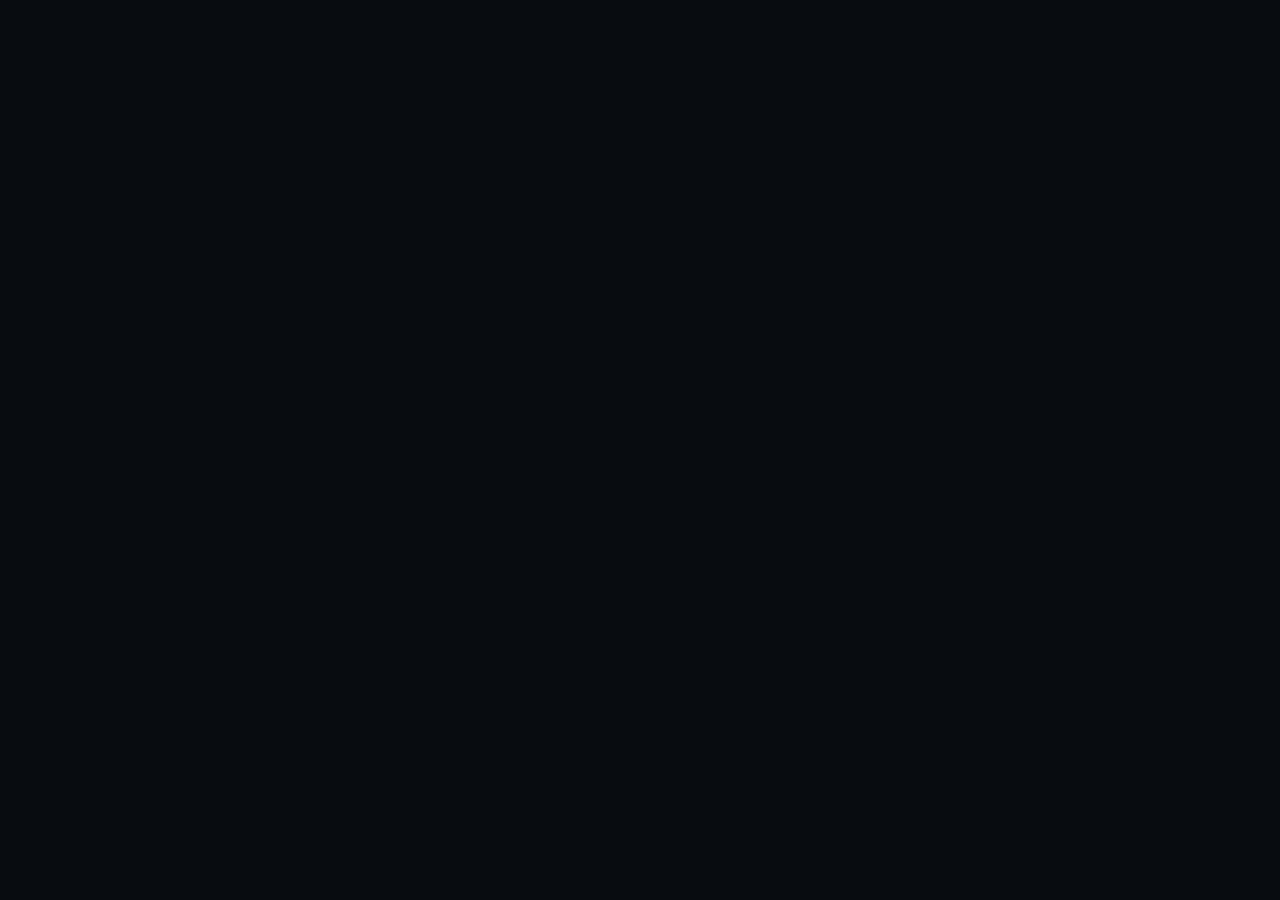
==== commit 38eebe86: "Update index.html" ====
--- a/index.html
+++ b/index.html
@@ -1,536 +1,103 @@
 <!DOCTYPE html>
 <html lang="en">
 <head>
-<meta charset="UTF-8" />
-<meta name="viewport" content="width=device-width, initial-scale=1.0"/>
+<meta charset="UTF-8">
+<meta name="viewport" content="width=device-width, initial-scale=1.0">
 <title>Sayanox Private Limited</title>
-<link href="https://fonts.googleapis.com/css2?family=Syne:wght@400;600;700;800&family=DM+Sans:ital,wght@0,300;0,400;0,500;1,300&display=swap" rel="stylesheet"/>
+<link href="https://fonts.googleapis.com/css2?family=Syne:wght@700;800&family=DM+Sans:wght@400;500;600&display=swap" rel="stylesheet">
 <style>
-  :root {
-    --black: #080c10;
-    --white: #f5f5f0;
-    --accent: #00e5c0;
-    --accent2: #005fff;
-    --mid: #12181f;
-    --border: rgba(255,255,255,0.07);
-    --text-muted: rgba(245,245,240,0.45);
-  }
+* { box-sizing: border-box; margin: 0; padding: 0; }
+html { scroll-behavior: smooth; }
 
-  *, *::before, *::after { box-sizing: border-box; margin: 0; padding: 0; }
-  html { scroll-behavior: smooth; }
+body {
+  background: #080c10;
+  color: #f0f0eb;
+  font-family: 'DM Sans', sans-serif;
+  overflow-x: hidden;
+}
 
-  body {
-    background: var(--black);
-    color: var(--white);
-    font-family: 'DM Sans', sans-serif;
-    font-size: 16px;
-    line-height: 1.6;
-    overflow-x: hidden;
-  }
+/* BACKGROUND GLOW */
+.bg-glow {
+  position: fixed; inset: 0; z-index: 0; pointer-events: none;
+  background:
+    radial-gradient(ellipse 55% 45% at 10% 15%, rgba(0,229,192,0.07) 0%, transparent 65%),
+    radial-gradient(ellipse 50% 55% at 90% 85%, rgba(0,95,255,0.09) 0%, transparent 65%);
+}
 
-  body::before {
-    content: '';
-    position: fixed; inset: 0; z-index: 0;
-    background-image: url("data:image/svg+xml,%3Csvg viewBox='0 0 200 200' xmlns='http://www.w3.org/2000/svg'%3E%3Cfilter id='n'%3E%3CfeTurbulence type='fractalNoise' baseFrequency='0.9' numOctaves='4' stitchTiles='stitch'/%3E%3C/filter%3E%3Crect width='100%25' height='100%25' filter='url(%23n)' opacity='0.04'/%3E%3C/svg%3E");
-    pointer-events: none; opacity: .5;
-  }
+/* POWERED STRIP */
+.top-strip {
+  position: relative; z-index: 10;
+  text-align: center;
+  padding: 9px 16px;
+  background: rgba(0,229,192,0.06);
+  border-bottom: 1px solid rgba(0,229,192,0.14);
+  font-size: 12px;
+  color: rgba(240,240,235,0.5);
+  letter-spacing: 1px;
+}
+.top-strip strong { color: #00e5c0; }
 
-  .mesh {
-    position: fixed; inset: 0; z-index: 0; pointer-events: none;
-    background:
-      radial-gradient(ellipse 60% 40% at 15% 20%, rgba(0,229,192,.08) 0%, transparent 70%),
-      radial-gradient(ellipse 50% 50% at 85% 80%, rgba(0,95,255,.10) 0%, transparent 70%),
-      radial-gradient(ellipse 40% 60% at 50% 50%, rgba(0,229,192,.03) 0%, transparent 80%);
-  }
+/* NAV */
+nav {
+  position: sticky; top: 0; z-index: 100;
+  display: flex; align-items: center; justify-content: space-between;
+  padding: 15px 48px;
+  background: rgba(8,12,16,0.92);
+  backdrop-filter: blur(18px);
+  border-bottom: 1px solid rgba(255,255,255,0.06);
+}
+.logo {
+  font-family: 'Syne', sans-serif;
+  font-weight: 800; font-size: 22px;
+  letter-spacing: -0.5px;
+}
+.logo .dot { color: #00e5c0; }
+.logo .tag {
+  font-size: 9px; font-weight: 400;
+  color: rgba(240,240,235,0.4);
+  margin-left: 5px; letter-spacing: 2px;
+  text-transform: uppercase;
+  vertical-align: middle;
+}
+.nav-links { display: flex; align-items: center; gap: 28px; }
+.nav-links a {
+  color: rgba(240,240,235,0.5);
+  text-decoration: none; font-size: 14px; font-weight: 500;
+  transition: color 0.2s;
+}
+.nav-links a:hover { color: #f0f0eb; }
 
-  /* \u2500\u2500 POWERED STRIP \u2500\u2500 */
-  .powered-strip {
-    text-align: center;
-    padding: 10px 0;
-    background: rgba(0,229,192,.06);
-    border-bottom: 1px solid rgba(0,229,192,.15);
-    position: relative; z-index: 101;
-    font-size: .78rem;
-    color: var(--text-muted);
-    letter-spacing: 1px;
-  }
-  .powered-strip span { color: var(--accent); font-weight: 700; }
+/* SIGN IN BUTTON */
+#signinBtn {
+  display: flex; align-items: center; gap: 8px;
+  background: #f0f0eb; color: #111;
+  border: none; border-radius: 8px;
+  padding: 8px 16px;
+  font-family: 'DM Sans', sans-serif;
+  font-size: 14px; font-weight: 600;
+  cursor: pointer;
+  transition: box-shadow 0.2s, transform 0.2s;
+}
+#signinBtn:hover { transform: translateY(-1px); box-shadow: 0 4px 18px rgba(0,229,192,0.22); }
 
-  /* \u2500\u2500 NAV \u2500\u2500 */
-  nav {
-    position: sticky; top: 0; left: 0; right: 0; z-index: 100;
-    display: flex; align-items: center; justify-content: space-between;
-    padding: 16px 60px;
-    border-bottom: 1px solid var(--border);
-    background: rgba(8,12,16,.92);
-    backdrop-filter: blur(20px);
-  }
-
-  .nav-logo {
-    font-family: 'Syne', sans-serif;
-    font-weight: 800; font-size: 1.4rem;
-    letter-spacing: -0.5px; cursor: default;
-  }
-  .nav-logo span { color: var(--accent); }
-  .nav-logo sub {
-    font-size: .52rem; font-weight: 400;
-    color: var(--text-muted); margin-left: 4px;
-    letter-spacing: 1.5px; text-transform: uppercase;
-    vertical-align: middle;
-  }
-
-  .nav-links { display: flex; gap: 32px; align-items: center; }
-  .nav-links a {
-    color: var(--text-muted); text-decoration: none;
-    font-size: .9rem; font-weight: 500;
-    transition: color .25s;
-  }
-  .nav-links a:hover { color: var(--white); }
-
-  .btn-google {
-    display: flex; align-items: center; gap: 10px;
-    background: var(--white); color: #1a1a1a;
-    border: none; border-radius: 8px;
-    padding: 9px 18px;
-    font-family: 'DM Sans', sans-serif;
-    font-size: .88rem; font-weight: 600;
-    cursor: pointer;
-    transition: transform .2s, box-shadow .2s;
-  }
-  .btn-google:hover {
-    transform: translateY(-1px);
-    box-shadow: 0 6px 24px rgba(0,229,192,.25);
-  }
-
-  /* \u2500\u2500 HERO \u2500\u2500 */
-  .hero {
-    position: relative; z-index: 1;
-    min-height: 92vh;
-    display: flex; flex-direction: column;
-    justify-content: center; align-items: flex-start;
-    padding: 80px 60px 80px;
-    max-width: 1200px; margin: 0 auto;
-  }
-
-  .hero-badge {
-    display: inline-flex; align-items: center; gap: 8px;
-    border: 1px solid rgba(0,229,192,.35);
-    border-radius: 100px;
-    padding: 6px 16px;
-    font-size: .78rem; letter-spacing: 1.5px;
-    text-transform: uppercase; color: var(--accent);
-    margin-bottom: 32px;
-    animation: fadeUp .8s ease both;
-  }
-  .hero-badge::before {
-    content: '';
-    width: 6px; height: 6px; border-radius: 50%;
-    background: var(--accent);
-    animation: pulse 2s infinite;
-  }
-  @keyframes pulse {
-    0%,100% { opacity: 1; transform: scale(1); }
-    50% { opacity: .4; transform: scale(.6); }
-  }
-
-  .hero h1 {
-    font-family: 'Syne', sans-serif;
-    font-size: clamp(3rem, 7vw, 6.5rem);
-    font-weight: 800; line-height: 1.0;
-    letter-spacing: -2px; max-width: 820px;
-    animation: fadeUp .9s .1s ease both;
-  }
-  .hero h1 em {
-    font-style: normal;
-    background: linear-gradient(135deg, var(--accent) 0%, var(--accent2) 100%);
-    -webkit-background-clip: text; -webkit-text-fill-color: transparent;
-  }
-
-  .hero-sub {
-    max-width: 560px; margin-top: 28px;
-    color: var(--text-muted); font-size: 1.1rem; line-height: 1.7;
-    animation: fadeUp 1s .2s ease both;
-  }
-
-  .hero-actions {
-    display: flex; gap: 16px; align-items: center;
-    margin-top: 48px;
-    animation: fadeUp 1s .35s ease both;
-    flex-wrap: wrap;
-  }
-
-  .btn-primary {
-    background: var(--accent); color: var(--black);
-    padding: 14px 32px; border-radius: 10px;
-    font-family: 'Syne', sans-serif;
-    font-weight: 700; font-size: .95rem;
-    border: none; cursor: pointer; text-decoration: none;
-    display: inline-block;
-    transition: transform .2s, box-shadow .2s;
-  }
-  .btn-primary:hover {
-    transform: translateY(-2px);
-    box-shadow: 0 10px 40px rgba(0,229,192,.35);
-  }
-
-  .btn-outline {
-    border: 1px solid var(--border); color: var(--white);
-    padding: 14px 32px; border-radius: 10px;
-    font-family: 'Syne', sans-serif;
-    font-weight: 600; font-size: .95rem;
-    background: transparent; cursor: pointer;
-    text-decoration: none; display: inline-block;
-    transition: border-color .2s, transform .2s;
-  }
-  .btn-outline:hover {
-    border-color: rgba(255,255,255,.3);
-    transform: translateY(-2px);
-  }
-
-  /* \u2500\u2500 STATS \u2500\u2500 */
-  .stats {
-    position: relative; z-index: 1;
-    border-top: 1px solid var(--border);
-    border-bottom: 1px solid var(--border);
-    background: rgba(18,24,31,.6);
-    padding: 32px 0;
-  }
-  .stats-inner {
-    max-width: 1200px; margin: 0 auto; padding: 0 60px;
-    display: grid; grid-template-columns: repeat(4, 1fr); gap: 20px;
-  }
-  .stat { text-align: center; }
-  .stat-val {
-    font-family: 'Syne', sans-serif;
-    font-size: 2.4rem; font-weight: 800;
-    background: linear-gradient(135deg, var(--accent), var(--accent2));
-    -webkit-background-clip: text; -webkit-text-fill-color: transparent;
-    line-height: 1;
-  }
-  .stat-label {
-    font-size: .82rem; color: var(--text-muted);
-    letter-spacing: .5px; margin-top: 6px; text-transform: uppercase;
-  }
-
-  /* \u2500\u2500 SECTIONS \u2500\u2500 */
-  section {
-    position: relative; z-index: 1;
-    max-width: 1200px; margin: 0 auto; padding: 100px 60px;
-  }
-  .section-tag {
-    font-size: .75rem; letter-spacing: 2px;
-    text-transform: uppercase; color: var(--accent);
-    margin-bottom: 16px; font-weight: 600;
-  }
-  .section-title {
-    font-family: 'Syne', sans-serif;
-    font-size: clamp(2rem, 4vw, 3.2rem);
-    font-weight: 800; letter-spacing: -1px;
-    line-height: 1.1; max-width: 600px;
-  }
-  .section-desc {
-    color: var(--text-muted); max-width: 520px;
-    margin-top: 18px; font-size: 1rem; line-height: 1.75;
-  }
-
-  /* \u2500\u2500 FEATURES \u2500\u2500 */
-  .features-grid {
-    display: grid; grid-template-columns: repeat(3, 1fr);
-    gap: 20px; margin-top: 60px;
-  }
-  .feat-card {
-    background: var(--mid); border: 1px solid var(--border);
-    border-radius: 16px; padding: 32px 28px;
-    transition: border-color .3s, transform .3s;
-    cursor: default;
-  }
-  .feat-card:hover {
-    border-color: rgba(0,229,192,.3);
-    transform: translateY(-4px);
-  }
-  .feat-icon {
-    width: 48px; height: 48px; border-radius: 12px;
-    background: linear-gradient(135deg, rgba(0,229,192,.15), rgba(0,95,255,.15));
-    display: flex; align-items: center; justify-content: center;
-    font-size: 1.4rem; margin-bottom: 20px;
-  }
-  .feat-card h3 {
-    font-family: 'Syne', sans-serif;
-    font-size: 1.15rem; font-weight: 700; margin-bottom: 10px;
-  }
-  .feat-card p { color: var(--text-muted); font-size: .9rem; line-height: 1.65; }
-
-  /* \u2500\u2500 SPLIT / ABOUT \u2500\u2500 */
-  .split {
-    display: grid; grid-template-columns: 1fr 1fr;
-    gap: 80px; align-items: center;
-  }
-  .split-visual {
-    background: var(--mid); border: 1px solid var(--border);
-    border-radius: 24px; height: 440px;
-    display: flex; align-items: center; justify-content: center;
-    position: relative; overflow: hidden;
-  }
-  .split-visual::before {
-    content: '';
-    position: absolute; inset: 0;
-    background: linear-gradient(135deg, rgba(0,229,192,.06) 0%, rgba(0,95,255,.08) 100%);
-  }
-  .visual-logo {
-    font-family: 'Syne', sans-serif;
-    font-size: 4rem; font-weight: 800;
-    background: linear-gradient(135deg, var(--accent), var(--accent2));
-    -webkit-background-clip: text; -webkit-text-fill-color: transparent;
-    position: relative; z-index: 1; letter-spacing: -2px;
-  }
-  .visual-ring {
-    position: absolute; border-radius: 50%;
-    border: 1px solid rgba(0,229,192,.12);
-  }
-  .visual-ring:nth-child(1) { width: 300px; height: 300px; }
-  .visual-ring:nth-child(2) { width: 420px; height: 420px; border-color: rgba(0,95,255,.08); }
-  .visual-ring:nth-child(3) { width: 540px; height: 540px; border-color: rgba(0,229,192,.05); }
-
-  /* \u2500\u2500 FOUNDER CARD \u2500\u2500 */
-  .founder-card {
-    background: var(--mid); border: 1px solid var(--border);
-    border-radius: 20px; padding: 36px 32px;
-    max-width: 480px; margin-top: 48px;
-  }
-  .founder-avatar {
-    width: 64px; height: 64px; border-radius: 50%;
-    background: linear-gradient(135deg, var(--accent), var(--accent2));
-    display: flex; align-items: center; justify-content: center;
-    font-family: 'Syne', sans-serif; font-size: 1.6rem; font-weight: 800;
-    color: var(--black); margin-bottom: 20px;
-  }
-  .founder-name { font-family: 'Syne', sans-serif; font-size: 1.3rem; font-weight: 800; }
-  .founder-title { color: var(--accent); font-size: .85rem; margin-top: 4px; }
-  .founder-bio { color: var(--text-muted); font-size: .9rem; line-height: 1.7; margin-top: 16px; }
-
-  /* \u2500\u2500 INVEST CTA \u2500\u2500 */
-  .invest-cta {
-    background: linear-gradient(135deg, rgba(0,229,192,.08), rgba(0,95,255,.1));
-    border: 1px solid rgba(0,229,192,.2);
-    border-radius: 24px; padding: 72px 60px;
-    text-align: center; position: relative; overflow: hidden;
-    margin-top: 40px;
-  }
-  .invest-cta::before {
-    content: '';
-    position: absolute; width: 600px; height: 600px; border-radius: 50%;
-    background: radial-gradient(circle, rgba(0,229,192,.06), transparent 70%);
-    top: -200px; left: 50%; transform: translateX(-50%);
-    pointer-events: none;
-  }
-  .invest-cta h2 {
-    font-family: 'Syne', sans-serif;
-    font-size: clamp(2rem, 4vw, 3rem);
-    font-weight: 800; letter-spacing: -1px;
-    max-width: 600px; margin: 0 auto 20px;
-  }
-  .invest-cta p {
-    color: var(--text-muted); max-width: 480px;
-    margin: 0 auto 40px; font-size: 1rem; line-height: 1.7;
-  }
-  .invest-actions {
-    display: flex; gap: 16px; justify-content: center; flex-wrap: wrap;
-  }
-
-  /* \u2500\u2500 MODAL \u2500\u2500 */
-  .modal-overlay {
-    display: none; position: fixed; inset: 0; z-index: 999;
-    background: rgba(0,0,0,.75); backdrop-filter: blur(10px);
-    align-items: center; justify-content: center;
-  }
-  .modal-overlay.open { display: flex; }
-
-  .modal {
-    background: var(--mid); border: 1px solid var(--border);
-    border-radius: 20px; padding: 48px 40px;
-    width: 100%; max-width: 420px;
-    text-align: center; position: relative;
-    animation: scaleIn .3s ease;
-  }
-  @keyframes scaleIn {
-    from { transform: scale(.92); opacity: 0; }
-    to { transform: scale(1); opacity: 1; }
-  }
-  .modal h2 {
-    font-family: 'Syne', sans-serif;
-    font-size: 1.8rem; font-weight: 800; margin-bottom: 8px;
-  }
-  .modal-desc { color: var(--text-muted); font-size: .9rem; margin-bottom: 32px; }
-  .modal-note { font-size: .75rem; margin-top: 20px; margin-bottom: 0; color: var(--text-muted); }
-
-  .btn-google-large {
-    display: flex; align-items: center; justify-content: center; gap: 12px;
-    width: 100%; background: var(--white); color: #1a1a1a;
-    border: none; border-radius: 12px; padding: 14px 24px;
-    font-family: 'DM Sans', sans-serif; font-size: 1rem; font-weight: 600;
-    cursor: pointer; transition: transform .2s, box-shadow .2s;
-  }
-  .btn-google-large:hover {
-    transform: translateY(-2px);
-    box-shadow: 0 8px 32px rgba(0,229,192,.2);
-  }
-
-  .modal-close {
-    position: absolute; top: 16px; right: 20px;
-    background: none; border: none;
-    color: var(--text-muted); font-size: 1.6rem;
-    cursor: pointer; transition: color .2s; line-height: 1;
-  }
-  .modal-close:hover { color: var(--white); }
-
-  /* \u2500\u2500 USER INFO BAR (shown after login) \u2500\u2500 */
-  .user-bar {
-    display: none;
-    align-items: center; gap: 10px;
-    background: rgba(0,229,192,.08);
-    border: 1px solid rgba(0,229,192,.2);
-    border-radius: 8px; padding: 8px 14px;
-    font-size: .85rem;
-  }
-  .user-bar.visible { display: flex; }
-  .user-avatar {
-    width: 28px; height: 28px; border-radius: 50%;
-    background: linear-gradient(135deg, var(--accent), var(--accent2));
-    display: flex; align-items: center; justify-content: center;
-    font-size: .8rem; font-weight: 700; color: var(--black);
-    overflow: hidden;
-  }
-  .user-avatar img { width: 100%; height: 100%; object-fit: cover; }
-  .user-name { color: var(--white); font-weight: 500; }
-  .btn-logout {
-    background: none; border: none; color: var(--text-muted);
-    font-size: .78rem; cursor: pointer; margin-left: 4px;
-    transition: color .2s;
-  }
-  .btn-logout:hover { color: var(--white); }
-
-  /* \u2500\u2500 FOOTER \u2500\u2500 */
-  footer {
-    position: relative; z-index: 1;
-    border-top: 1px solid var(--border);
-    padding: 40px 60px;
-    display: flex; align-items: center; justify-content: space-between;
-  }
-  .footer-logo { font-family: 'Syne', sans-serif; font-weight: 800; font-size: 1.1rem; }
-  .footer-logo span { color: var(--accent); }
-  .footer-copy { color: var(--text-muted); font-size: .82rem; }
-  .footer-links { display: flex; gap: 24px; }
-  .footer-links a {
-    color: var(--text-muted); text-decoration: none;
-    font-size: .82rem; transition: color .2s; cursor: pointer;
-  }
-  .footer-links a:hover { color: var(--white); }
-
-  .powered-strip-bottom {
-    text-align: center; padding: 14px 0;
-    border-top: 1px solid var(--border);
-    position: relative; z-index: 1;
-    font-size: .78rem; color: var(--text-muted); letter-spacing: 1px;
-  }
-  .powered-strip-bottom span { color: var(--accent); font-weight: 700; }
-
-  /* \u2500\u2500 ANIMATIONS \u2500\u2500 */
-  @keyframes fadeUp {
-    from { opacity: 0; transform: translateY(30px); }
-    to { opacity: 1; transform: translateY(0); }
-  }
-
-  /* \u2500\u2500 RESPONSIVE \u2500\u2500 */
-  @media (max-width: 900px) {
-    nav { padding: 14px 20px; }
-    .nav-links { gap: 16px; }
-    .hero { padding: 60px 24px 60px; }
-    section { padding: 60px 24px; }
-    .stats-inner { padding: 0 24px; grid-template-columns: repeat(2,1fr); gap: 24px; }
-    .features-grid { grid-template-columns: 1fr 1fr; }
-    .split { grid-template-columns: 1fr; gap: 36px; }
-    .split-visual { height: 260px; }
-    footer { flex-direction: column; gap: 16px; text-align: center; padding: 28px 20px; }
-    .invest-cta { padding: 44px 20px; }
-  }
-  @media (max-width: 600px) {
-    .features-grid { grid-template-columns: 1fr; }
-    .nav-links .hide-mob { display: none; }
-    .hero h1 { font-size: 2.6rem; }
-    .modal { padding: 36px 24px; margin: 16px; }
-  }
-</style>
-</head>
-<body>
-
-<div class="mesh"></div>
-
-<!-- TOP POWERED STRIP -->
-<div class="powered-strip">
-  Powered by <span>Sayan</span> &nbsp;\u00b7&nbsp; Sayanox Private Limited
-</div>
-
-<!-- NAV -->
-<nav>
-  <div class="nav-logo">Sayanox<span>.</span><sub>Pvt. Ltd.</sub></div>
-  <div class="nav-links">
-    <a href="#about" class="hide-mob">About</a>
-    <a href="#features" class="hide-mob">Products</a>
-    <a href="#invest">Investors</a>
-    <!-- Logged out: show button -->
-    <button class="btn-google" id="navLoginBtn" onclick="openModal()">
-      <svg width="18" height="18" viewBox="0 0 18 18"><path fill="#4285F4" d="M17.64 9.2c0-.637-.057-1.251-.164-1.84H9v3.481h4.844c-.209 1.125-.843 2.078-1.796 2.717v2.258h2.908c1.702-1.567 2.684-3.874 2.684-6.615z"/><path fill="#34A853" d="M9 18c2.43 0 4.467-.806 5.956-2.18l-2.908-2.259c-.806.54-1.837.86-3.048.86-2.344 0-4.328-1.584-5.036-3.711H.957v2.332A8.997 8.997 0 0 0 9 18z"/><path fill="#FBBC05" d="M3.964 10.71A5.41 5.41 0 0 1 3.682 9c0-.593.102-1.17.282-1.71V4.958H.957A8.996 8.996 0 0 0 0 9c0 1.452.348 2.827.957 4.042l3.007-2.332z"/><path fill="#EA4335" d="M9 3.58c1.321 0 2.508.454 3.44 1.345l2.582-2.58C13.463.891 11.426 0 9 0A8.997 8.997 0 0 0 .957 4.958L3.964 7.29C4.672 5.163 6.656 3.58 9 3.58z"/></svg>
-      Sign in
-    </button>
-    <!-- Logged in: show user bar -->
-    <div class="user-bar" id="userBar">
-      <div class="user-avatar" id="userAvatar">U</div>
-      <span class="user-name" id="userName">User</span>
-      <button class="btn-logout" onclick="logout()">Sign out</button>
-    </div>
-  </div>
-</nav>
-
-<!-- HERO -->
-<div class="hero">
-  <div class="hero-badge">Now Accepting Investors \u00b7 Private Limited</div>
-  <h1>Build the Future<br/>with <em>Sayanox</em></h1>
-  <p class="hero-sub">
-    Sayanox Private Limited is a next-generation technology company building products
-    that matter \u2014 designed for scale, built for impact.
-  </p>
-  <div class="hero-actions">
-    <a href="#features" class="btn-primary">Explore Our Work</a>
-    <a href="#invest" class="btn-outline">Investor Relations \u2192</a>
-  </div>
-</div>
-
-<!-- STATS -->
-<div class="stats">
-  <div class="stats-inner">
-    <div class="stat"><div class="stat-val">2025</div><div class="stat-label">Founded</div></div>
-    <div class="stat"><div class="stat-val">\u221e</div><div class="stat-label">Vision</div></div>
-    <div class="stat"><div class="stat-val">Pvt.</div><div class="stat-label">Company Type</div></div>
-    <div class="stat"><div class="stat-val">\ud83d\ude80</div><div class="stat-label">Stage: Early</div></div>
-  </div>
-</div>
-
-<!-- FEATURES -->
-<section id="features">
-  <div class="section-tag">What We Build</div>
-  <h2 class="section-title">Products That Define Categories</h2>
-  <p class="section-desc">
-    Every product Sayanox ships is a deliberate bet on where the world is going \u2014 not where it has been.
-  </p>
-  <div class="features-grid">
-    <div class="feat-card"><div class="feat-icon">\u26a1</div><h3>Lightning Performance</h3><p>Engineered for speed and reliability at any scale, from Day 1 to millions of users.</p></div>
-    <div class="feat-card"><div class="feat-icon">\ud83d\udd10</div><h3>Enterprise Security</h3><p>Privacy-first architecture with end-to-end encryption baked into every layer.</p></div>
-    <div class="feat-card"><div class="feat-icon">\ud83c\udf10</div><h3>Global Infrastructure</h3><p>Distributed systems designed to serve users anywhere with minimal latency.</p></div>
-    <div class="feat-card"><div class="feat-icon">\ud83e\udd16</div><h3>AI-Powered Core</h3><p>Intelligent automation and machine learning woven into every product experience.</p></div>
-    <div class="feat-card"><div class="feat-icon">\ud83d\udcca</div><h3>Deep Analytics</h3><p>Real-time insights and dashboards that empower every decision your team makes.</p></div>
-    <div class="feat-card"><div class="feat-icon">\ud83d\udd17</div><h3>Open by Design</h3><p>Seamless integrations and open APIs that plug into any workflow seamlessly.</p></div>
-  </div>
-</section>
-
-<!-- ABOUT -->
-<section id="about" style="paddin
+/* USER BAR */
+#userBar {
+  display: none; align-items: center; gap: 8px;
+  background: rgba(0,229,192,0.08);
+  border: 1px solid rgba(0,229,192,0.2);
+  border-radius: 8px; padding: 6px 12px;
+}
+#userBar.on { display: flex; }
+.upic {
+  width: 26px; height: 26px; border-radius: 50%;
+  background: linear-gradient(135deg, #00e5c0, #005fff);
+  display: flex; align-items: center; justify-content: center;
+  font-size: 12px; font-weight: 700; color: #080c10;
+  overflow: hidden; flex-shrink: 0;
+}
+.upic img { width: 100%; height: 100%; object-fit: cover; }
+.uname { font-size: 13px; font-weight: 500; color: #f0f0eb; max-width: 90px; overflow: hidden; text-overflow: ellipsis; white-space: nowrap; }
+#logoutBtn {
+  background: none; border: none;
+  font-size: 12px; color: rgba(240,240,235,0.45);
+  cursor: pointer; transition: color 0.2s;
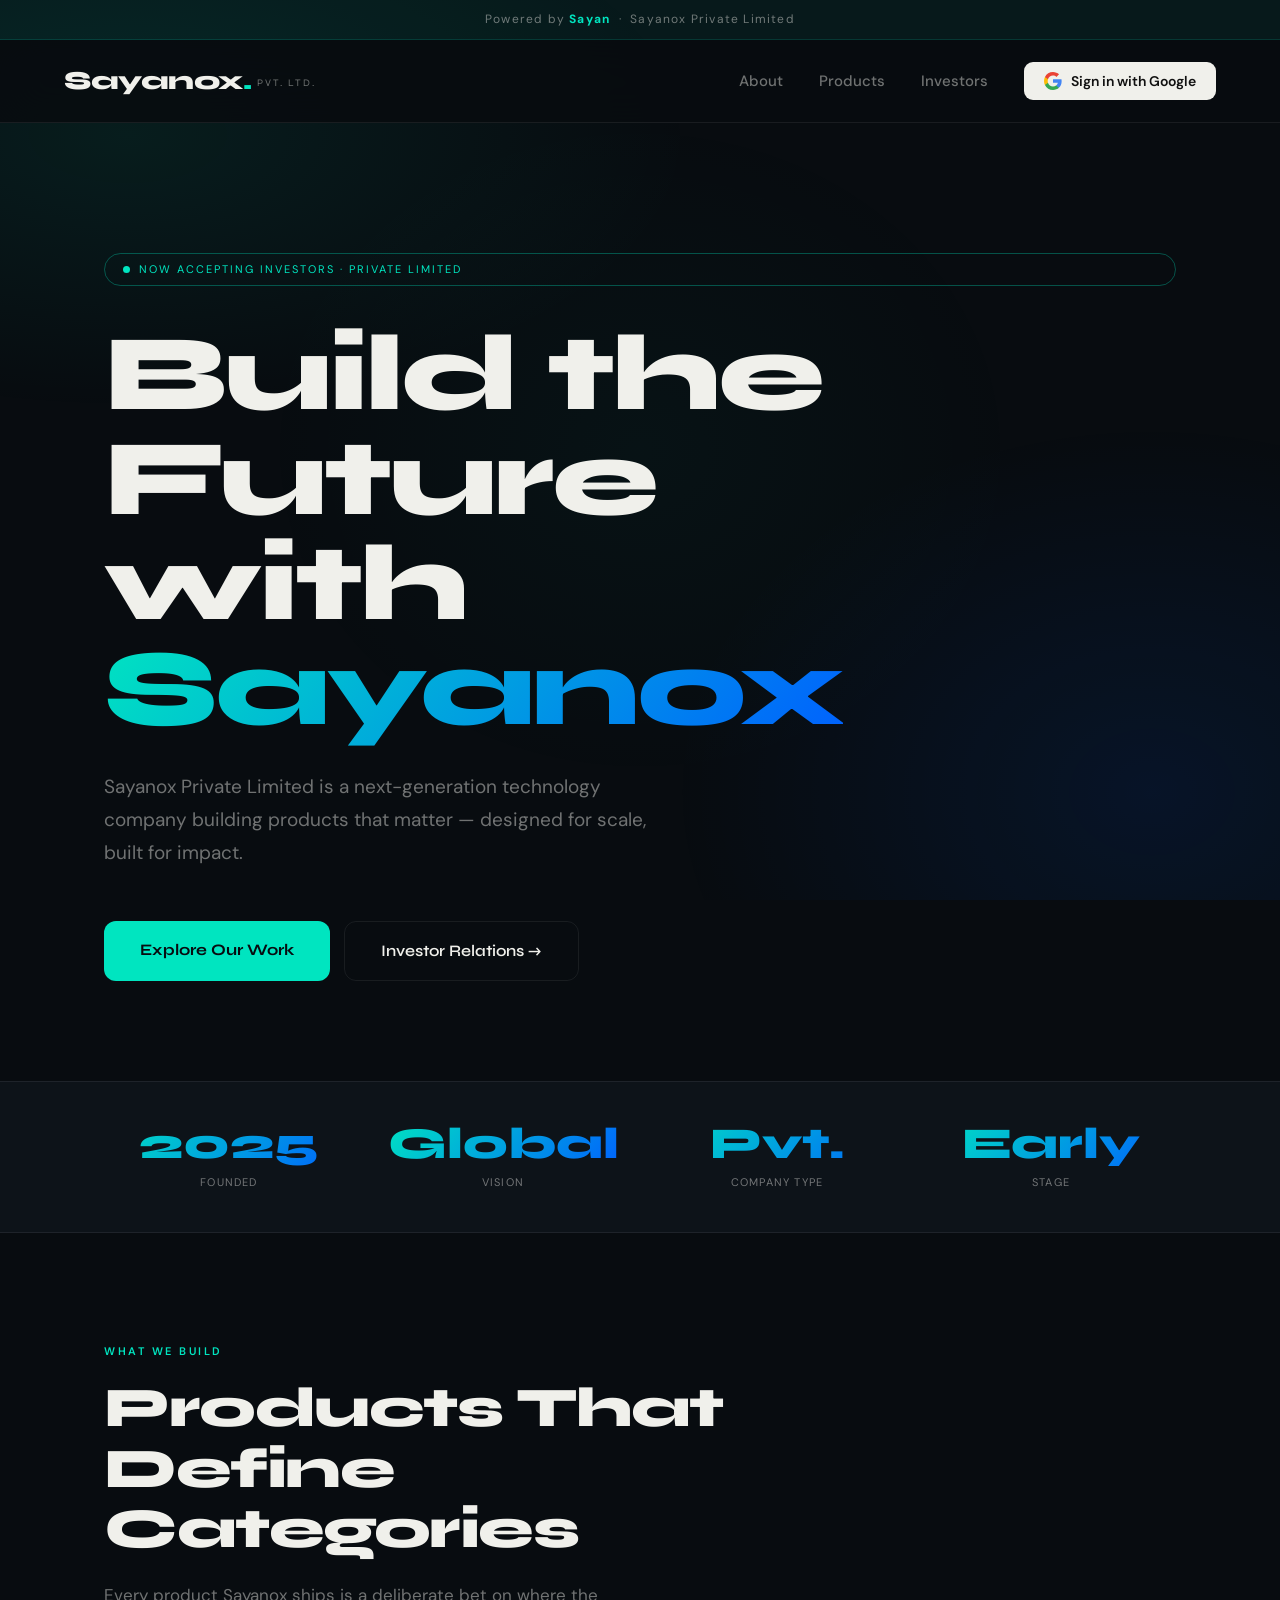
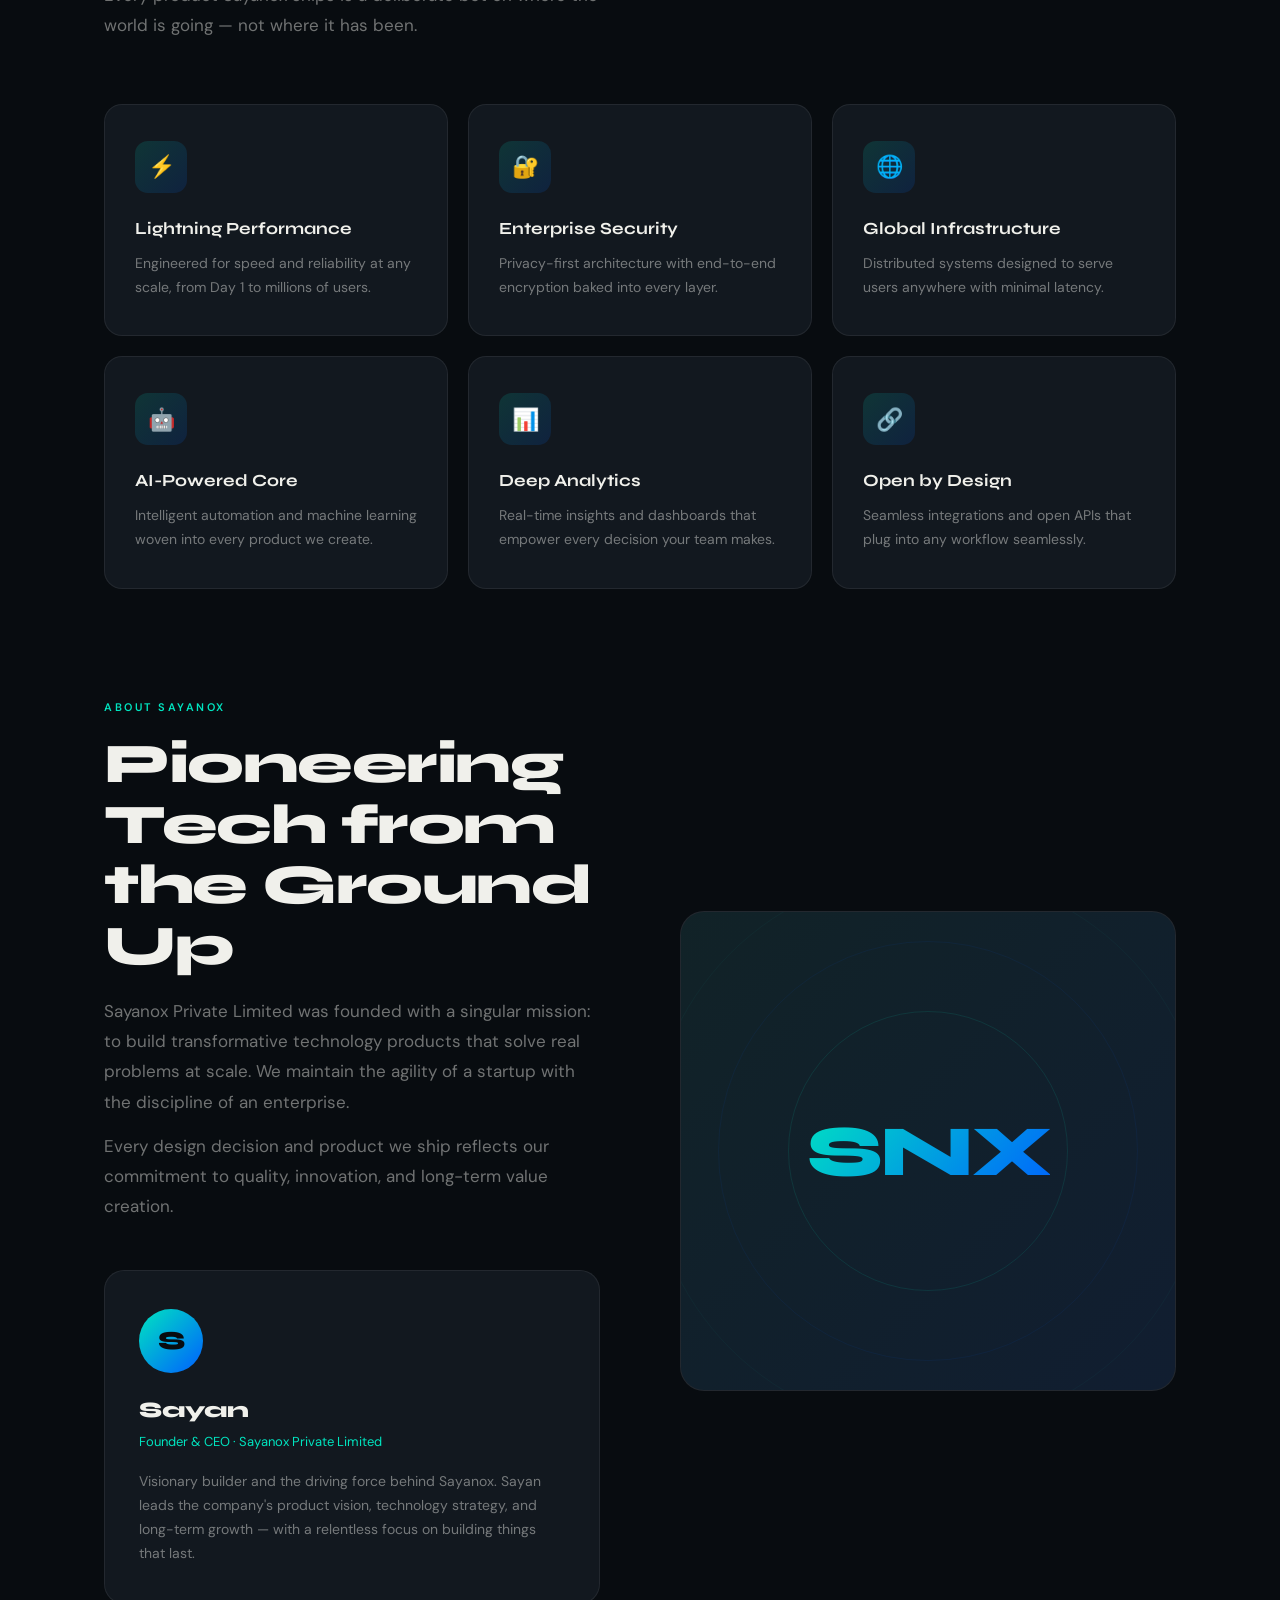
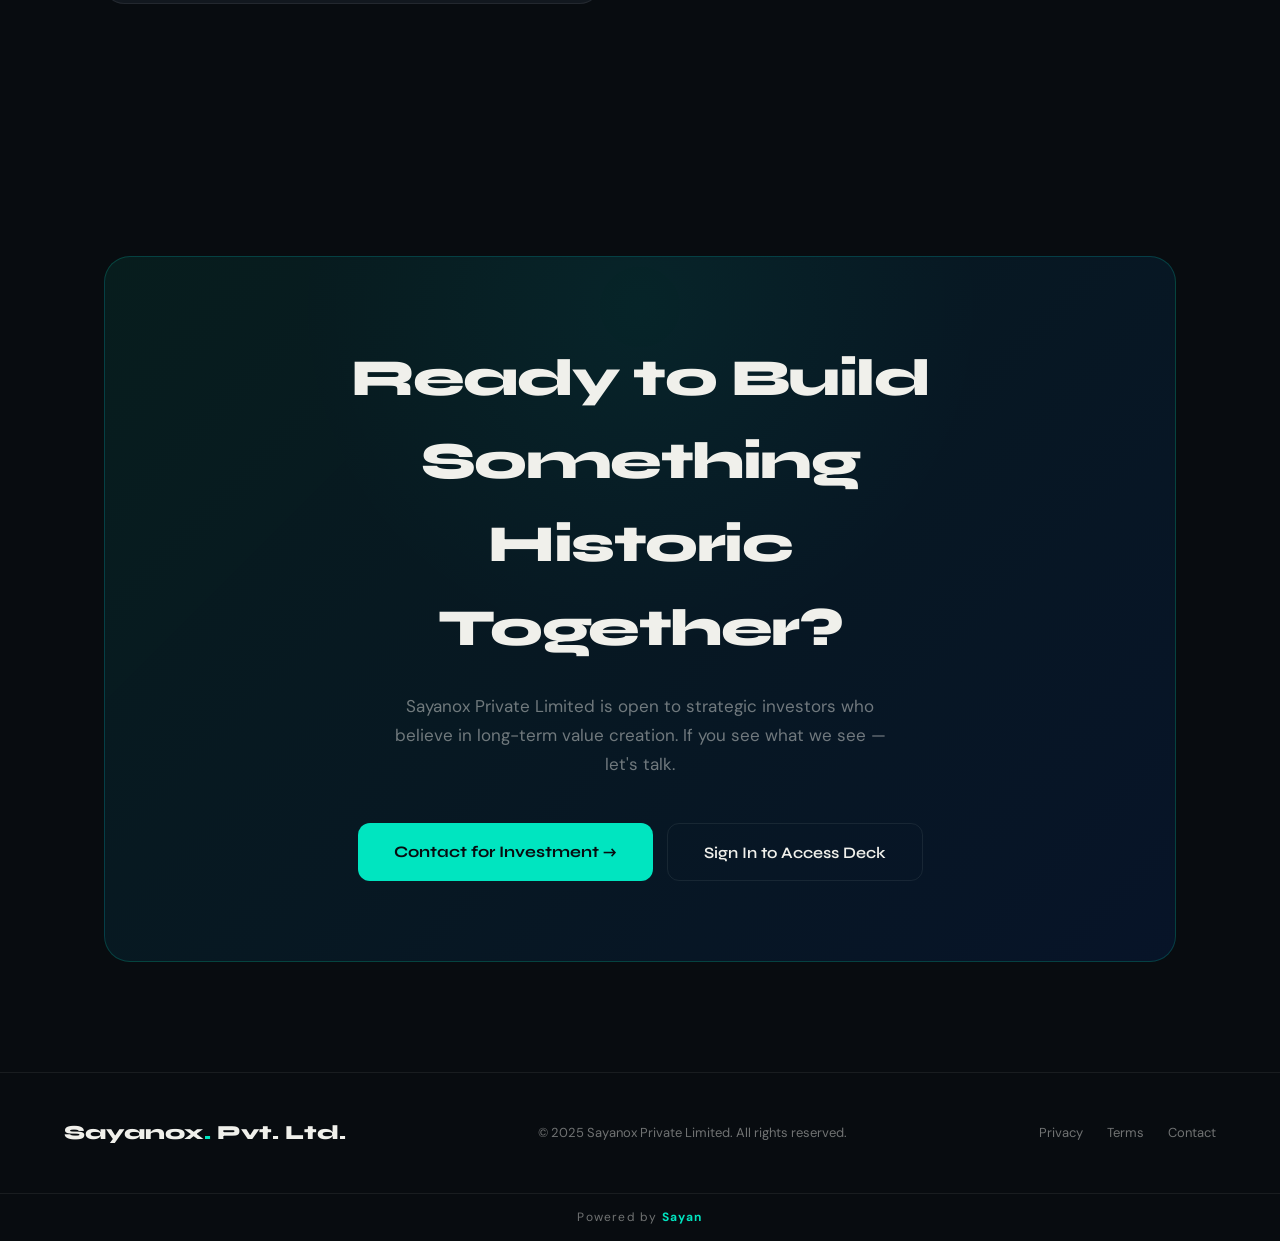
==== commit 3d74bd6d: "Update index.html" ====
--- a/index.html
+++ b/index.html
@@ -4,100 +4,451 @@
 <meta charset="UTF-8">
 <meta name="viewport" content="width=device-width, initial-scale=1.0">
 <title>Sayanox Private Limited</title>
-<link href="https://fonts.googleapis.com/css2?family=Syne:wght@700;800&family=DM+Sans:wght@400;500;600&display=swap" rel="stylesheet">
+<link href="https://fonts.googleapis.com/css2?family=Syne:wght@700;800&family=DM+Sans:wght@300;400;500;600&display=swap" rel="stylesheet">
 <style>
-* { box-sizing: border-box; margin: 0; padding: 0; }
+:root {
+  --bg: #080c10;
+  --white: #f0f0eb;
+  --accent: #00e5c0;
+  --blue: #005fff;
+  --card: #12181f;
+  --border: rgba(255,255,255,0.07);
+  --muted: rgba(240,240,235,0.45);
+}
+*, *::before, *::after { box-sizing: border-box; margin: 0; padding: 0; }
 html { scroll-behavior: smooth; }
-
 body {
-  background: #080c10;
-  color: #f0f0eb;
+  background: var(--bg);
+  color: var(--white);
   font-family: 'DM Sans', sans-serif;
+  font-size: 16px;
+  line-height: 1.6;
   overflow-x: hidden;
 }
 
-/* BACKGROUND GLOW */
-.bg-glow {
+/* GLOW BG */
+.glow {
   position: fixed; inset: 0; z-index: 0; pointer-events: none;
   background:
-    radial-gradient(ellipse 55% 45% at 10% 15%, rgba(0,229,192,0.07) 0%, transparent 65%),
-    radial-gradient(ellipse 50% 55% at 90% 85%, rgba(0,95,255,0.09) 0%, transparent 65%);
-}
-
-/* POWERED STRIP */
+    radial-gradient(ellipse 65% 45% at 10% 15%, rgba(0,229,192,.08) 0%, transparent 68%),
+    radial-gradient(ellipse 55% 60% at 90% 88%, rgba(0,95,255,.10) 0%, transparent 68%),
+    radial-gradient(ellipse 40% 50% at 50% 50%, rgba(0,229,192,.03) 0%, transparent 75%);
+}
+
+/* TOP STRIP */
 .top-strip {
   position: relative; z-index: 10;
-  text-align: center;
-  padding: 9px 16px;
-  background: rgba(0,229,192,0.06);
-  border-bottom: 1px solid rgba(0,229,192,0.14);
-  font-size: 12px;
-  color: rgba(240,240,235,0.5);
-  letter-spacing: 1px;
-}
-.top-strip strong { color: #00e5c0; }
+  text-align: center; padding: 10px 16px;
+  background: rgba(0,229,192,.06);
+  border-bottom: 1px solid rgba(0,229,192,.15);
+  font-size: 12px; color: var(--muted); letter-spacing: 1.2px;
+}
+.top-strip strong { color: var(--accent); }
 
 /* NAV */
 nav {
   position: sticky; top: 0; z-index: 100;
   display: flex; align-items: center; justify-content: space-between;
-  padding: 15px 48px;
-  background: rgba(8,12,16,0.92);
-  backdrop-filter: blur(18px);
-  border-bottom: 1px solid rgba(255,255,255,0.06);
+  padding: 20px 64px;
+  background: rgba(8,12,16,.92);
+  backdrop-filter: blur(20px);
+  border-bottom: 1px solid var(--border);
 }
 .logo {
   font-family: 'Syne', sans-serif;
-  font-weight: 800; font-size: 22px;
+  font-weight: 800; font-size: 26px;
   letter-spacing: -0.5px;
 }
-.logo .dot { color: #00e5c0; }
-.logo .tag {
-  font-size: 9px; font-weight: 400;
-  color: rgba(240,240,235,0.4);
-  margin-left: 5px; letter-spacing: 2px;
-  text-transform: uppercase;
+.logo .dot { color: var(--accent); }
+.logo .pvt {
+  font-size: 10px; font-weight: 400; color: var(--muted);
+  margin-left: 6px; letter-spacing: 2px; text-transform: uppercase;
   vertical-align: middle;
 }
-.nav-links { display: flex; align-items: center; gap: 28px; }
-.nav-links a {
-  color: rgba(240,240,235,0.5);
-  text-decoration: none; font-size: 14px; font-weight: 500;
-  transition: color 0.2s;
-}
-.nav-links a:hover { color: #f0f0eb; }
-
-/* SIGN IN BUTTON */
+.nav-r { display: flex; align-items: center; gap: 36px; }
+.nav-r a {
+  color: var(--muted); text-decoration: none;
+  font-size: 15px; font-weight: 500;
+  transition: color .2s;
+}
+.nav-r a:hover { color: var(--white); }
+
+/* SIGN IN BTN */
 #signinBtn {
-  display: flex; align-items: center; gap: 8px;
-  background: #f0f0eb; color: #111;
-  border: none; border-radius: 8px;
-  padding: 8px 16px;
+  display: flex; align-items: center; gap: 9px;
+  background: var(--white); color: #111;
+  border: none; border-radius: 9px;
+  padding: 10px 20px;
   font-family: 'DM Sans', sans-serif;
   font-size: 14px; font-weight: 600;
   cursor: pointer;
-  transition: box-shadow 0.2s, transform 0.2s;
-}
-#signinBtn:hover { transform: translateY(-1px); box-shadow: 0 4px 18px rgba(0,229,192,0.22); }
+  transition: transform .2s, box-shadow .2s;
+}
+#signinBtn:hover { transform: translateY(-1px); box-shadow: 0 6px 22px rgba(0,229,192,.25); }
 
 /* USER BAR */
-#userBar {
-  display: none; align-items: center; gap: 8px;
-  background: rgba(0,229,192,0.08);
-  border: 1px solid rgba(0,229,192,0.2);
-  border-radius: 8px; padding: 6px 12px;
-}
+#userBar { display: none; align-items: center; gap: 9px; background: rgba(0,229,192,.08); border: 1px solid rgba(0,229,192,.2); border-radius: 9px; padding: 7px 14px; }
 #userBar.on { display: flex; }
-.upic {
-  width: 26px; height: 26px; border-radius: 50%;
-  background: linear-gradient(135deg, #00e5c0, #005fff);
+.upic { width: 30px; height: 30px; border-radius: 50%; background: linear-gradient(135deg, var(--accent), var(--blue)); display: flex; align-items: center; justify-content: center; font-size: 13px; font-weight: 700; color: var(--bg); overflow: hidden; flex-shrink: 0; }
+.upic img { width: 100%; height: 100%; object-fit: cover; }
+.uname { font-size: 14px; font-weight: 500; color: var(--white); max-width: 110px; overflow: hidden; text-overflow: ellipsis; white-space: nowrap; }
+#logoutBtn { background: none; border: none; color: var(--muted); font-size: 12px; cursor: pointer; font-family: 'DM Sans', sans-serif; transition: color .2s; }
+#logoutBtn:hover { color: var(--white); }
+
+/* HERO */
+.hero {
+  position: relative; z-index: 1;
+  max-width: 1200px; margin: 0 auto;
+  padding: 130px 64px 100px;
+  min-height: 95vh;
+  display: flex; flex-direction: column; justify-content: center;
+}
+.hero-pill {
+  display: inline-flex; align-items: center; gap: 9px;
+  border: 1px solid rgba(0,229,192,.32); border-radius: 999px;
+  padding: 7px 18px; font-size: 11px; letter-spacing: 2px;
+  text-transform: uppercase; color: var(--accent);
+  margin-bottom: 36px;
+  animation: fadeUp .8s ease both;
+}
+.pdot { width: 7px; height: 7px; border-radius: 50%; background: var(--accent); flex-shrink: 0; animation: blink 2s infinite; }
+@keyframes blink { 0%,100%{opacity:1;transform:scale(1)} 50%{opacity:.2;transform:scale(.5)} }
+
+.hero h1 {
+  font-family: 'Syne', sans-serif;
+  font-size: clamp(52px, 8.5vw, 108px);
+  font-weight: 800; line-height: .97;
+  letter-spacing: -3px; max-width: 900px;
+  animation: fadeUp .9s .1s ease both;
+}
+.hero h1 .g {
+  background: linear-gradient(130deg, var(--accent) 0%, var(--blue) 100%);
+  -webkit-background-clip: text; -webkit-text-fill-color: transparent;
+  background-clip: text;
+}
+.hero-sub {
+  max-width: 580px; margin-top: 30px;
+  color: var(--muted); font-size: 19px; line-height: 1.72;
+  animation: fadeUp 1s .2s ease both;
+}
+.hero-btns {
+  display: flex; gap: 14px; margin-top: 52px;
+  animation: fadeUp 1s .34s ease both; flex-wrap: wrap;
+}
+.btn-p {
+  background: var(--accent); color: var(--bg);
+  padding: 16px 36px; border-radius: 12px;
+  font-family: 'Syne', sans-serif; font-weight: 700; font-size: 16px;
+  border: none; cursor: pointer; text-decoration: none; display: inline-block;
+  transition: transform .2s, box-shadow .2s;
+}
+.btn-p:hover { transform: translateY(-2px); box-shadow: 0 12px 40px rgba(0,229,192,.35); }
+.btn-s {
+  border: 1px solid var(--border); color: var(--white);
+  padding: 16px 36px; border-radius: 12px;
+  font-family: 'Syne', sans-serif; font-weight: 600; font-size: 16px;
+  background: transparent; cursor: pointer; text-decoration: none; display: inline-block;
+  transition: border-color .2s, transform .2s;
+}
+.btn-s:hover { border-color: rgba(255,255,255,.28); transform: translateY(-2px); }
+
+/* STATS */
+.stats-wrap {
+  position: relative; z-index: 1;
+  border-top: 1px solid var(--border);
+  border-bottom: 1px solid var(--border);
+  background: rgba(18,24,31,.65); padding: 40px 0;
+}
+.stats-inner {
+  max-width: 1200px; margin: 0 auto; padding: 0 64px;
+  display: grid; grid-template-columns: repeat(4,1fr); gap: 24px;
+}
+.stat { text-align: center; }
+.sv {
+  font-family: 'Syne', sans-serif; font-size: 44px; font-weight: 800;
+  background: linear-gradient(130deg, var(--accent), var(--blue));
+  -webkit-background-clip: text; -webkit-text-fill-color: transparent;
+  background-clip: text; line-height: 1;
+}
+.sl { font-size: 11px; color: var(--muted); letter-spacing: 1.2px; margin-top: 8px; text-transform: uppercase; }
+
+/* SECTION */
+.sec { position: relative; z-index: 1; max-width: 1200px; margin: 0 auto; padding: 110px 64px; }
+.sec-tag { font-size: 11px; letter-spacing: 2.5px; text-transform: uppercase; color: var(--accent); font-weight: 600; margin-bottom: 18px; }
+.sec-h {
+  font-family: 'Syne', sans-serif;
+  font-size: clamp(34px, 4.5vw, 56px);
+  font-weight: 800; letter-spacing: -1.5px; line-height: 1.08; max-width: 640px;
+}
+.sec-p { color: var(--muted); max-width: 540px; margin-top: 20px; font-size: 17px; line-height: 1.78; }
+
+/* FEAT GRID */
+.feat-grid { display: grid; grid-template-columns: repeat(3,1fr); gap: 20px; margin-top: 64px; }
+.fc {
+  background: var(--card); border: 1px solid var(--border);
+  border-radius: 18px; padding: 36px 30px;
+  transition: border-color .3s, transform .3s; cursor: default;
+}
+.fc:hover { border-color: rgba(0,229,192,.28); transform: translateY(-5px); }
+.fi {
+  width: 52px; height: 52px; border-radius: 13px;
+  background: linear-gradient(135deg, rgba(0,229,192,.14), rgba(0,95,255,.14));
   display: flex; align-items: center; justify-content: center;
-  font-size: 12px; font-weight: 700; color: #080c10;
-  overflow: hidden; flex-shrink: 0;
-}
-.upic img { width: 100%; height: 100%; object-fit: cover; }
-.uname { font-size: 13px; font-weight: 500; color: #f0f0eb; max-width: 90px; overflow: hidden; text-overflow: ellipsis; white-space: nowrap; }
-#logoutBtn {
-  background: none; border: none;
-  font-size: 12px; color: rgba(240,240,235,0.45);
-  cursor: pointer; transition: color 0.2s;
+  font-size: 22px; margin-bottom: 22px;
+}
+.fc h3 { font-family: 'Syne', sans-serif; font-size: 17px; font-weight: 700; margin-bottom: 10px; }
+.fc p { color: var(--muted); font-size: 14px; line-height: 1.68; }
+
+/* SPLIT */
+.split { display: grid; grid-template-columns: 1fr 1fr; gap: 80px; align-items: center; }
+.vis-box {
+  background: var(--card); border: 1px solid var(--border);
+  border-radius: 24px; height: 480px;
+  display: flex; align-items: center; justify-content: center;
+  position: relative; overflow: hidden;
+}
+.vis-box::before {
+  content: ''; position: absolute; inset: 0;
+  background: linear-gradient(135deg, rgba(0,229,192,.05), rgba(0,95,255,.08));
+}
+.vr { position: absolute; border-radius: 50%; }
+.vr:nth-child(1) { width: 280px; height: 280px; border: 1px solid rgba(0,229,192,.11); }
+.vr:nth-child(2) { width: 420px; height: 420px; border: 1px solid rgba(0,95,255,.07); }
+.vr:nth-child(3) { width: 560px; height: 560px; border: 1px solid rgba(0,229,192,.04); }
+.vt {
+  font-family: 'Syne', sans-serif; font-size: 72px; font-weight: 800;
+  background: linear-gradient(130deg, var(--accent), var(--blue));
+  -webkit-background-clip: text; -webkit-text-fill-color: transparent;
+  background-clip: text; position: relative; z-index: 1; letter-spacing: -3px;
+}
+
+/* FOUNDER */
+.fcard {
+  background: var(--card); border: 1px solid var(--border);
+  border-radius: 20px; padding: 38px 34px; max-width: 500px; margin-top: 48px;
+}
+.fav {
+  width: 64px; height: 64px; border-radius: 50%;
+  background: linear-gradient(135deg, var(--accent), var(--blue));
+  display: flex; align-items: center; justify-content: center;
+  font-family: 'Syne', sans-serif; font-size: 26px; font-weight: 800;
+  color: var(--bg); margin-bottom: 20px;
+}
+.fn { font-family: 'Syne', sans-serif; font-size: 22px; font-weight: 800; }
+.ft { color: var(--accent); font-size: 13px; margin-top: 4px; }
+.fb { color: var(--muted); font-size: 14px; line-height: 1.72; margin-top: 16px; }
+
+/* INVEST */
+.invest-box {
+  background: linear-gradient(135deg, rgba(0,229,192,.08), rgba(0,95,255,.10));
+  border: 1px solid rgba(0,229,192,.2);
+  border-radius: 26px; padding: 80px 60px;
+  text-align: center; position: relative; overflow: hidden; margin-top: 32px;
+}
+.invest-box::before {
+  content: ''; position: absolute;
+  width: 700px; height: 700px; border-radius: 50%;
+  background: radial-gradient(circle, rgba(0,229,192,.05), transparent 70%);
+  top: -300px; left: 50%; transform: translateX(-50%); pointer-events: none;
+}
+.invest-box h2 {
+  font-family: 'Syne', sans-serif;
+  font-size: clamp(28px, 4.5vw, 52px);
+  font-weight: 800; letter-spacing: -1.5px;
+  max-width: 640px; margin: 0 auto 22px; position: relative; z-index: 1;
+}
+.invest-box p {
+  color: var(--muted); max-width: 500px;
+  margin: 0 auto 44px; font-size: 17px; line-height: 1.72; position: relative; z-index: 1;
+}
+.invest-btns { display: flex; gap: 14px; justify-content: center; flex-wrap: wrap; position: relative; z-index: 1; }
+
+/* MODAL */
+.modal-bg { display: none; position: fixed; inset: 0; z-index: 999; background: rgba(0,0,0,.78); backdrop-filter: blur(12px); align-items: center; justify-content: center; }
+.modal-bg.on { display: flex; }
+.modal {
+  background: var(--card); border: 1px solid var(--border);
+  border-radius: 22px; padding: 52px 44px;
+  width: calc(100% - 40px); max-width: 420px;
+  text-align: center; position: relative;
+  animation: pop .3s ease;
+}
+@keyframes pop { from { transform: scale(.88); opacity: 0; } to { transform: scale(1); opacity: 1; } }
+.modal h2 { font-family: 'Syne', sans-serif; font-size: 30px; font-weight: 800; margin-bottom: 10px; }
+.modal-p { color: var(--muted); font-size: 15px; margin-bottom: 32px; }
+.modal-x { position: absolute; top: 16px; right: 20px; background: none; border: none; color: var(--muted); font-size: 24px; cursor: pointer; line-height: 1; transition: color .2s; }
+.modal-x:hover { color: var(--white); }
+#gBtn {
+  display: flex; align-items: center; justify-content: center; gap: 12px;
+  width: 100%; background: var(--white); color: #111;
+  border: none; border-radius: 13px; padding: 16px 22px;
+  font-family: 'DM Sans', sans-serif; font-size: 16px; font-weight: 600;
+  cursor: pointer; transition: transform .2s, box-shadow .2s;
+}
+#gBtn:hover { transform: translateY(-2px); box-shadow: 0 8px 28px rgba(0,229,192,.2); }
+#gBtn:disabled { opacity: .6; cursor: not-allowed; transform: none; }
+.modal-note { font-size: 11px; margin-top: 18px; color: rgba(240,240,235,.32); }
+
+/* FOOTER */
+footer {
+  position: relative; z-index: 1;
+  border-top: 1px solid var(--border);
+  padding: 44px 64px;
+  display: flex; align-items: center; justify-content: space-between; flex-wrap: wrap; gap: 18px;
+}
+.flogo { font-family: 'Syne', sans-serif; font-weight: 800; font-size: 20px; }
+.flogo .dot { color: var(--accent); }
+.fcopy { color: var(--muted); font-size: 13px; }
+.flinks { display: flex; gap: 24px; }
+.flinks span { color: var(--muted); font-size: 13px; cursor: default; }
+.flinks a { color: var(--muted); text-decoration: none; font-size: 13px; transition: color .2s; }
+.flinks a:hover { color: var(--white); }
+
+.bot-strip { text-align: center; padding: 14px; border-top: 1px solid var(--border); position: relative; z-index: 1; font-size: 12px; color: var(--muted); letter-spacing: 1.2px; }
+.bot-strip strong { color: var(--accent); }
+
+@keyframes fadeUp { from { opacity: 0; transform: translateY(32px); } to { opacity: 1; transform: translateY(0); } }
+
+/* RESPONSIVE */
+@media (max-width: 960px) {
+  nav { padding: 16px 24px; }
+  .hero { padding: 80px 24px 70px; }
+  .sec { padding: 80px 24px; }
+  .stats-inner { padding: 0 24px; grid-template-columns: repeat(2,1fr); gap: 28px; }
+  .feat-grid { grid-template-columns: 1fr 1fr; }
+  .split { grid-template-columns: 1fr; gap: 36px; }
+  .vis-box { height: 280px; }
+  .invest-box { padding: 52px 24px; }
+  footer { padding: 36px 24px; justify-content: center; text-align: center; }
+}
+@media (max-width: 580px) {
+  .feat-grid { grid-template-columns: 1fr; }
+  .nh { display: none; }
+  .hero h1 { font-size: 48px; letter-spacing: -2px; }
+  .modal { padding: 40px 24px; }
+}
+</style>
+</head>
+<body>
+<div class="glow"></div>
+
+<!-- TOP STRIP -->
+<div class="top-strip">Powered by <strong>Sayan</strong> &nbsp;&middot;&nbsp; Sayanox Private Limited</div>
+
+<!-- NAV -->
+<nav>
+  <div class="logo">Sayanox<span class="dot">.</span><span class="pvt">Pvt. Ltd.</span></div>
+  <div class="nav-r">
+    <a href="#about" class="nh">About</a>
+    <a href="#features" class="nh">Products</a>
+    <a href="#invest">Investors</a>
+    <button id="signinBtn" onclick="openModal()">
+      <svg width="18" height="18" viewBox="0 0 18 18" fill="none">
+        <path fill="#4285F4" d="M17.64 9.2c0-.637-.057-1.251-.164-1.84H9v3.481h4.844c-.209 1.125-.843 2.078-1.796 2.717v2.258h2.908c1.702-1.567 2.684-3.874 2.684-6.615z"/>
+        <path fill="#34A853" d="M9 18c2.43 0 4.467-.806 5.956-2.18l-2.908-2.259c-.806.54-1.837.86-3.048.86-2.344 0-4.328-1.584-5.036-3.711H.957v2.332A8.997 8.997 0 0 0 9 18z"/>
+        <path fill="#FBBC05" d="M3.964 10.71A5.41 5.41 0 0 1 3.682 9c0-.593.102-1.17.282-1.71V4.958H.957A8.996 8.996 0 0 0 0 9c0 1.452.348 2.827.957 4.042l3.007-2.332z"/>
+        <path fill="#EA4335" d="M9 3.58c1.321 0 2.508.454 3.44 1.345l2.582-2.58C13.463.891 11.426 0 9 0A8.997 8.997 0 0 0 .957 4.958L3.964 7.29C4.672 5.163 6.656 3.58 9 3.58z"/>
+      </svg>
+      Sign in with Google
+    </button>
+    <div id="userBar">
+      <div class="upic" id="upic">U</div>
+      <span class="uname" id="uname">User</span>
+      <button id="logoutBtn" onclick="doLogout()">Sign out</button>
+    </div>
+  </div>
+</nav>
+
+<!-- HERO -->
+<div class="hero">
+  <div class="hero-pill"><div class="pdot"></div>Now Accepting Investors &middot; Private Limited</div>
+  <h1>Build the Future<br>with <span class="g">Sayanox</span></h1>
+  <p class="hero-sub">Sayanox Private Limited is a next-generation technology company building products that matter &mdash; designed for scale, built for impact.</p>
+  <div class="hero-btns">
+    <a href="#features" class="btn-p">Explore Our Work</a>
+    <a href="#invest" class="btn-s">Investor Relations &rarr;</a>
+  </div>
+</div>
+
+<!-- STATS -->
+<div class="stats-wrap">
+  <div class="stats-inner">
+    <div class="stat"><div class="sv">2025</div><div class="sl">Founded</div></div>
+    <div class="stat"><div class="sv">Global</div><div class="sl">Vision</div></div>
+    <div class="stat"><div class="sv">Pvt.</div><div class="sl">Company Type</div></div>
+    <div class="stat"><div class="sv">Early</div><div class="sl">Stage</div></div>
+  </div>
+</div>
+
+<!-- FEATURES -->
+<div class="sec" id="features">
+  <div class="sec-tag">What We Build</div>
+  <h2 class="sec-h">Products That Define Categories</h2>
+  <p class="sec-p">Every product Sayanox ships is a deliberate bet on where the world is going &mdash; not where it has been.</p>
+  <div class="feat-grid">
+    <div class="fc"><div class="fi">&#9889;</div><h3>Lightning Performance</h3><p>Engineered for speed and reliability at any scale, from Day 1 to millions of users.</p></div>
+    <div class="fc"><div class="fi">&#128272;</div><h3>Enterprise Security</h3><p>Privacy-first architecture with end-to-end encryption baked into every layer.</p></div>
+    <div class="fc"><div class="fi">&#127760;</div><h3>Global Infrastructure</h3><p>Distributed systems designed to serve users anywhere with minimal latency.</p></div>
+    <div class="fc"><div class="fi">&#129302;</div><h3>AI-Powered Core</h3><p>Intelligent automation and machine learning woven into every product we create.</p></div>
+    <div class="fc"><div class="fi">&#128202;</div><h3>Deep Analytics</h3><p>Real-time insights and dashboards that empower every decision your team makes.</p></div>
+    <div class="fc"><div class="fi">&#128279;</div><h3>Open by Design</h3><p>Seamless integrations and open APIs that plug into any workflow seamlessly.</p></div>
+  </div>
+</div>
+
+<!-- ABOUT -->
+<div class="sec" id="about" style="padding-top:0">
+  <div class="split">
+    <div>
+      <div class="sec-tag">About Sayanox</div>
+      <h2 class="sec-h">Pioneering Tech from the Ground Up</h2>
+      <p class="sec-p">Sayanox Private Limited was founded with a singular mission: to build transformative technology products that solve real problems at scale. We maintain the agility of a startup with the discipline of an enterprise.</p>
+      <p class="sec-p" style="margin-top:14px;">Every design decision and product we ship reflects our commitment to quality, innovation, and long-term value creation.</p>
+      <div class="fcard">
+        <div class="fav">S</div>
+        <div class="fn">Sayan</div>
+        <div class="ft">Founder &amp; CEO &middot; Sayanox Private Limited</div>
+        <p class="fb">Visionary builder and the driving force behind Sayanox. Sayan leads the company's product vision, technology strategy, and long-term growth &mdash; with a relentless focus on building things that last.</p>
+      </div>
+    </div>
+    <div class="vis-box">
+      <div class="vr"></div>
+      <div class="vr"></div>
+      <div class="vr"></div>
+      <div class="vt">SNX</div>
+    </div>
+  </div>
+</div>
+
+<!-- INVEST -->
+<div class="sec" id="invest">
+  <div class="invest-box">
+    <h2>Ready to Build Something Historic Together?</h2>
+    <p>Sayanox Private Limited is open to strategic investors who believe in long-term value creation. If you see what we see &mdash; let's talk.</p>
+    <div class="invest-btns">
+      <a href="mailto:sm6881164@gmail.com" class="btn-p">Contact for Investment &rarr;</a>
+      <button class="btn-s" onclick="openModal()">Sign In to Access Deck</button>
+    </div>
+  </div>
+</div>
+
+<!-- FOOTER -->
+<footer>
+  <div class="flogo">Sayanox<span class="dot">.</span> Pvt. Ltd.</div>
+  <div class="fcopy">&copy; 2025 Sayanox Private Limited. All rights reserved.</div>
+  <div class="flinks">
+    <span>Privacy</span>
+    <span>Terms</span>
+    <a href="mailto:sm6881164@gmail.com">Contact</a>
+  </div>
+</footer>
+<div class="bot-strip">Powered by <strong>Sayan</strong></div>
+
+<!-- MODAL -->
+<div class="modal-bg" id="modalBg">
+  <div class="modal">
+    <button class="modal-x" onclick="closeModal()">&#215;</button>
+    <h2>Welcome to Sayanox</h2>
+    <p class="modal-p">Sign in to access exclusive content and investor materials.</p>
+    <button id="gBtn" onclick="startLogin()">
+      <svg width="22" height="22" viewBox="0 0 18 18" fill="none">
+        <path fil
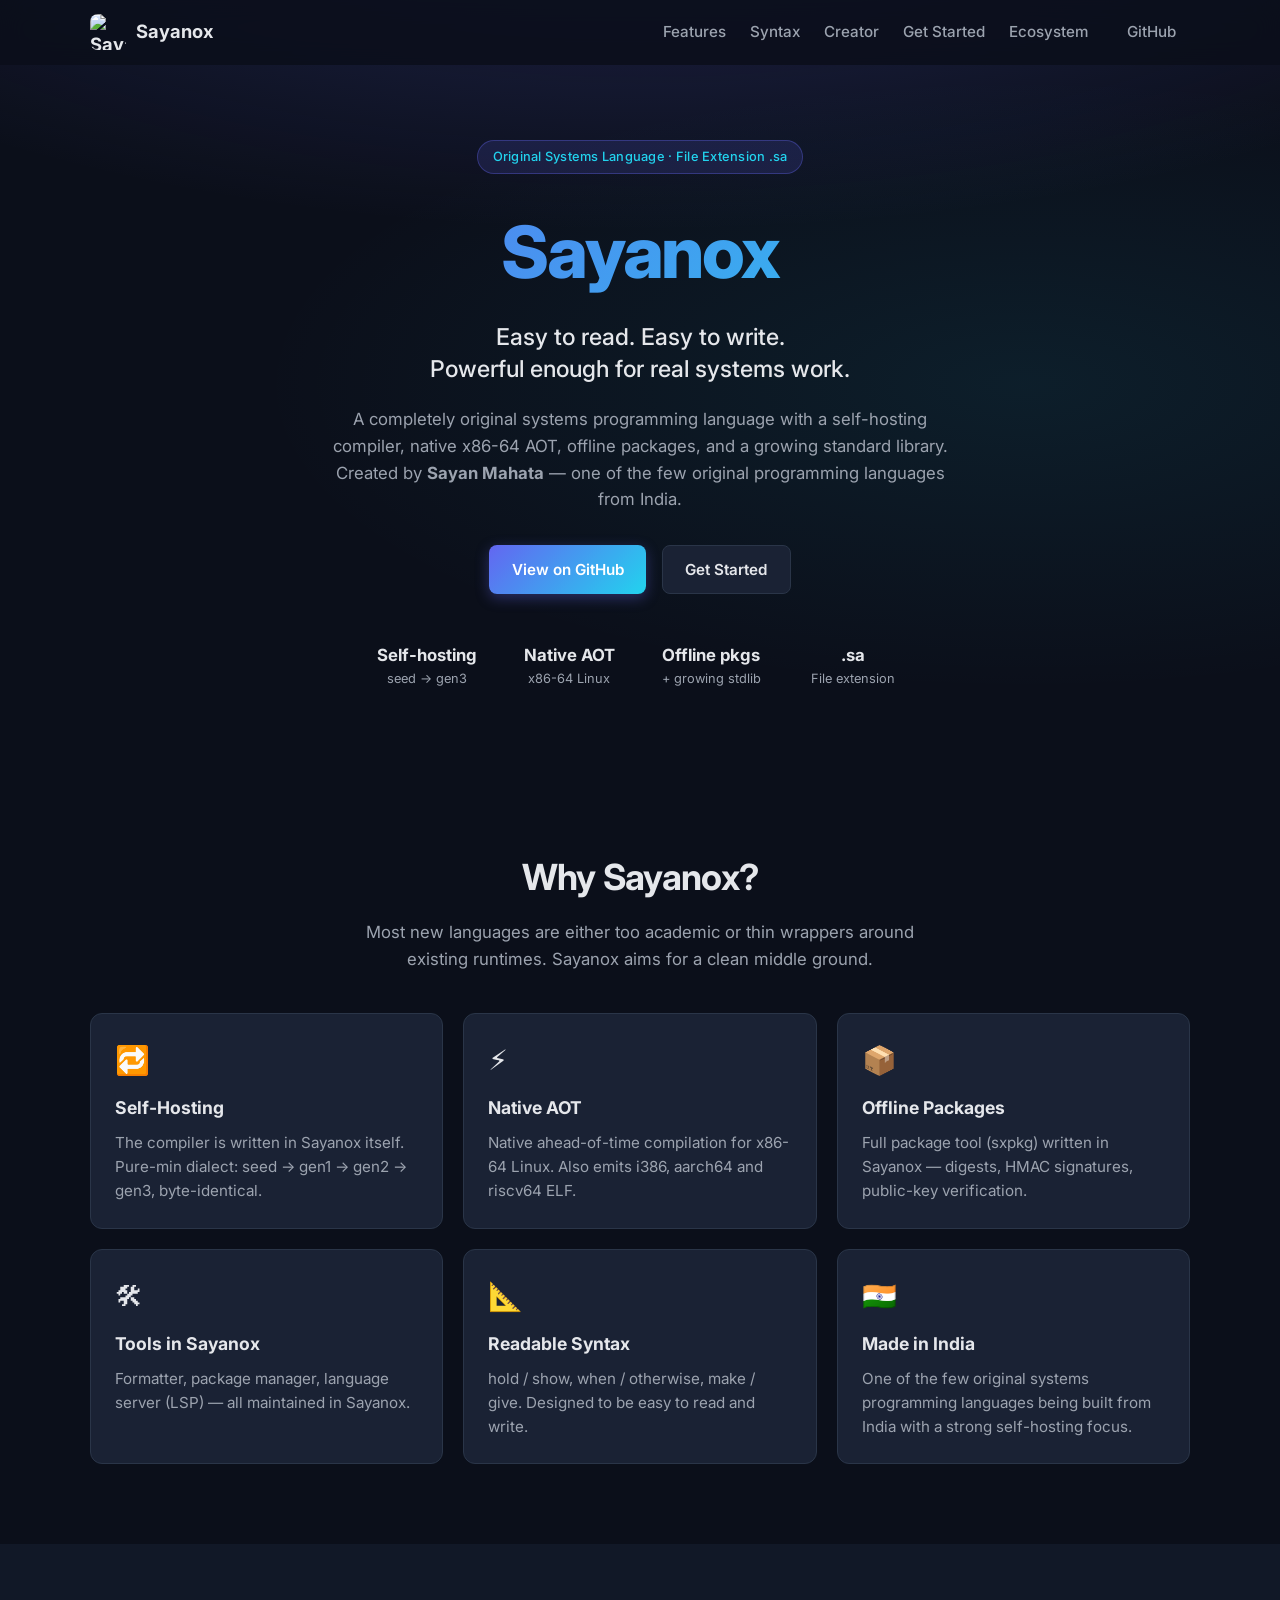
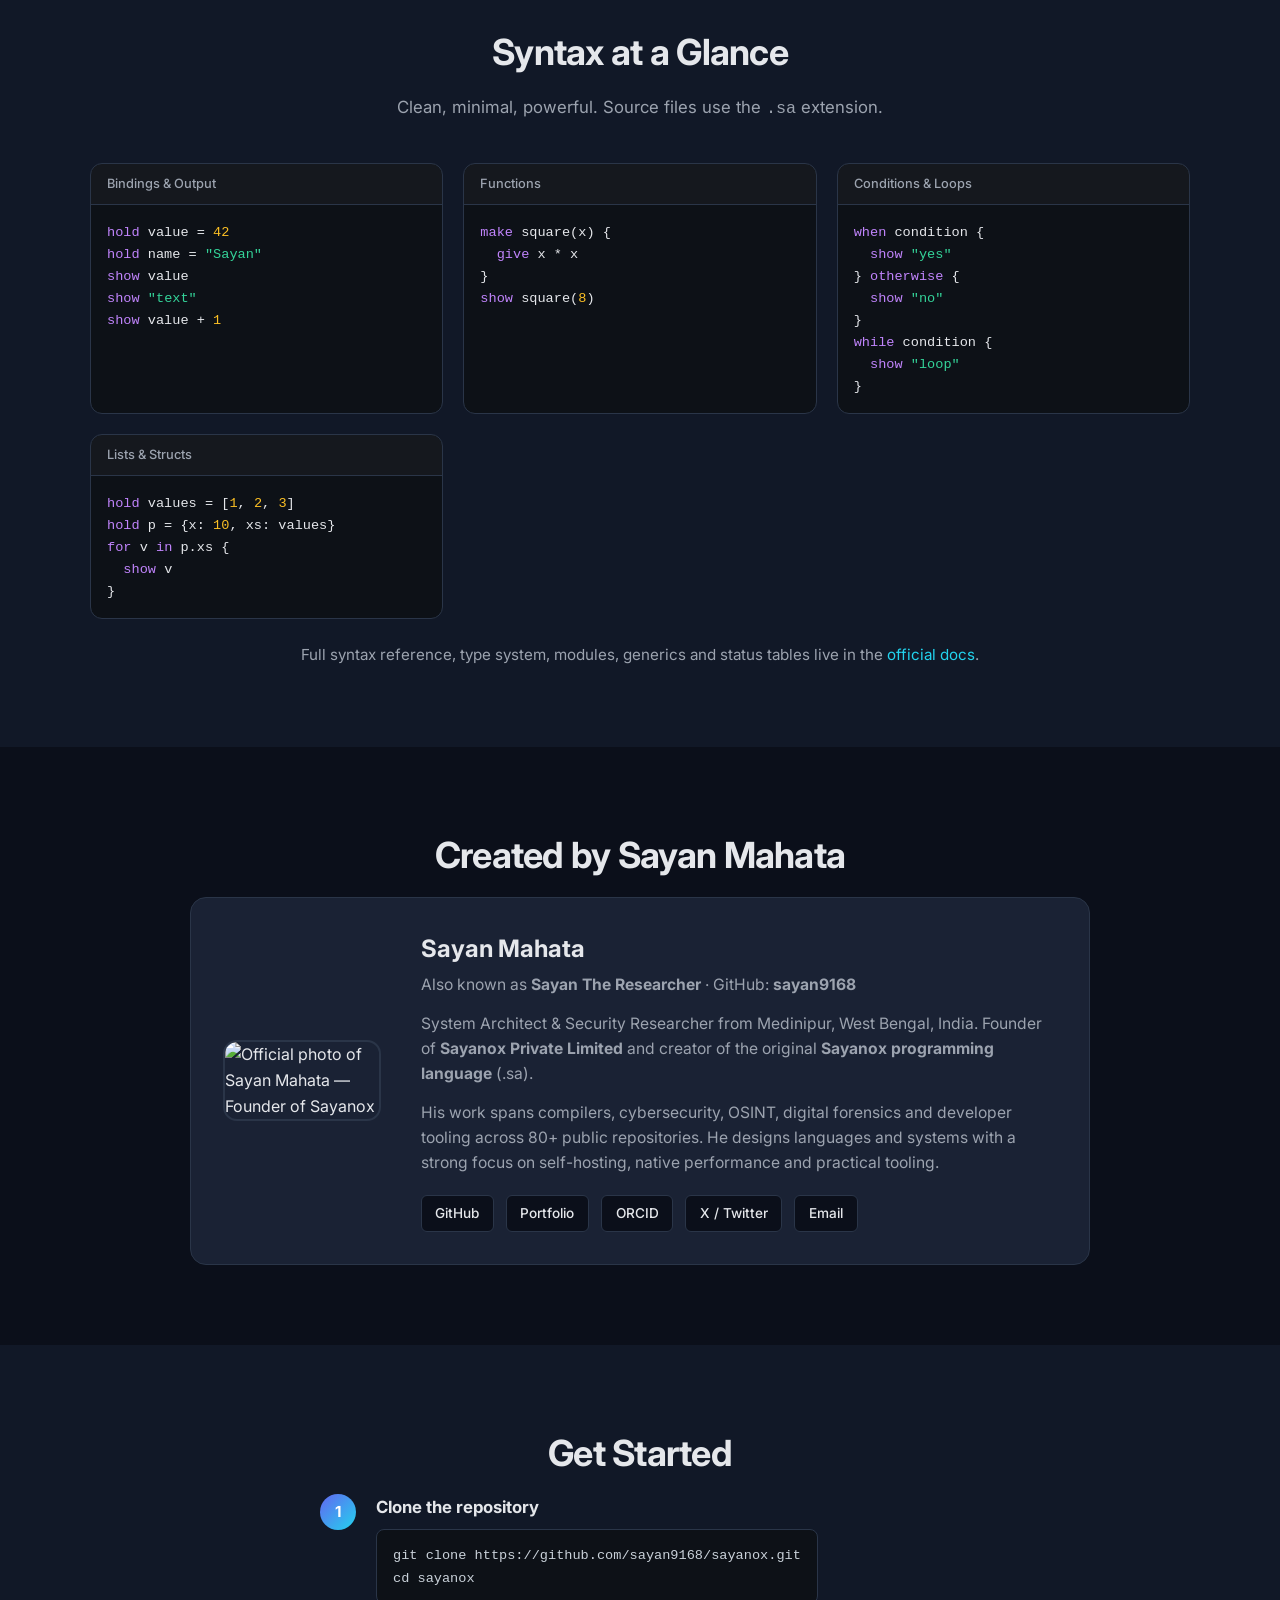
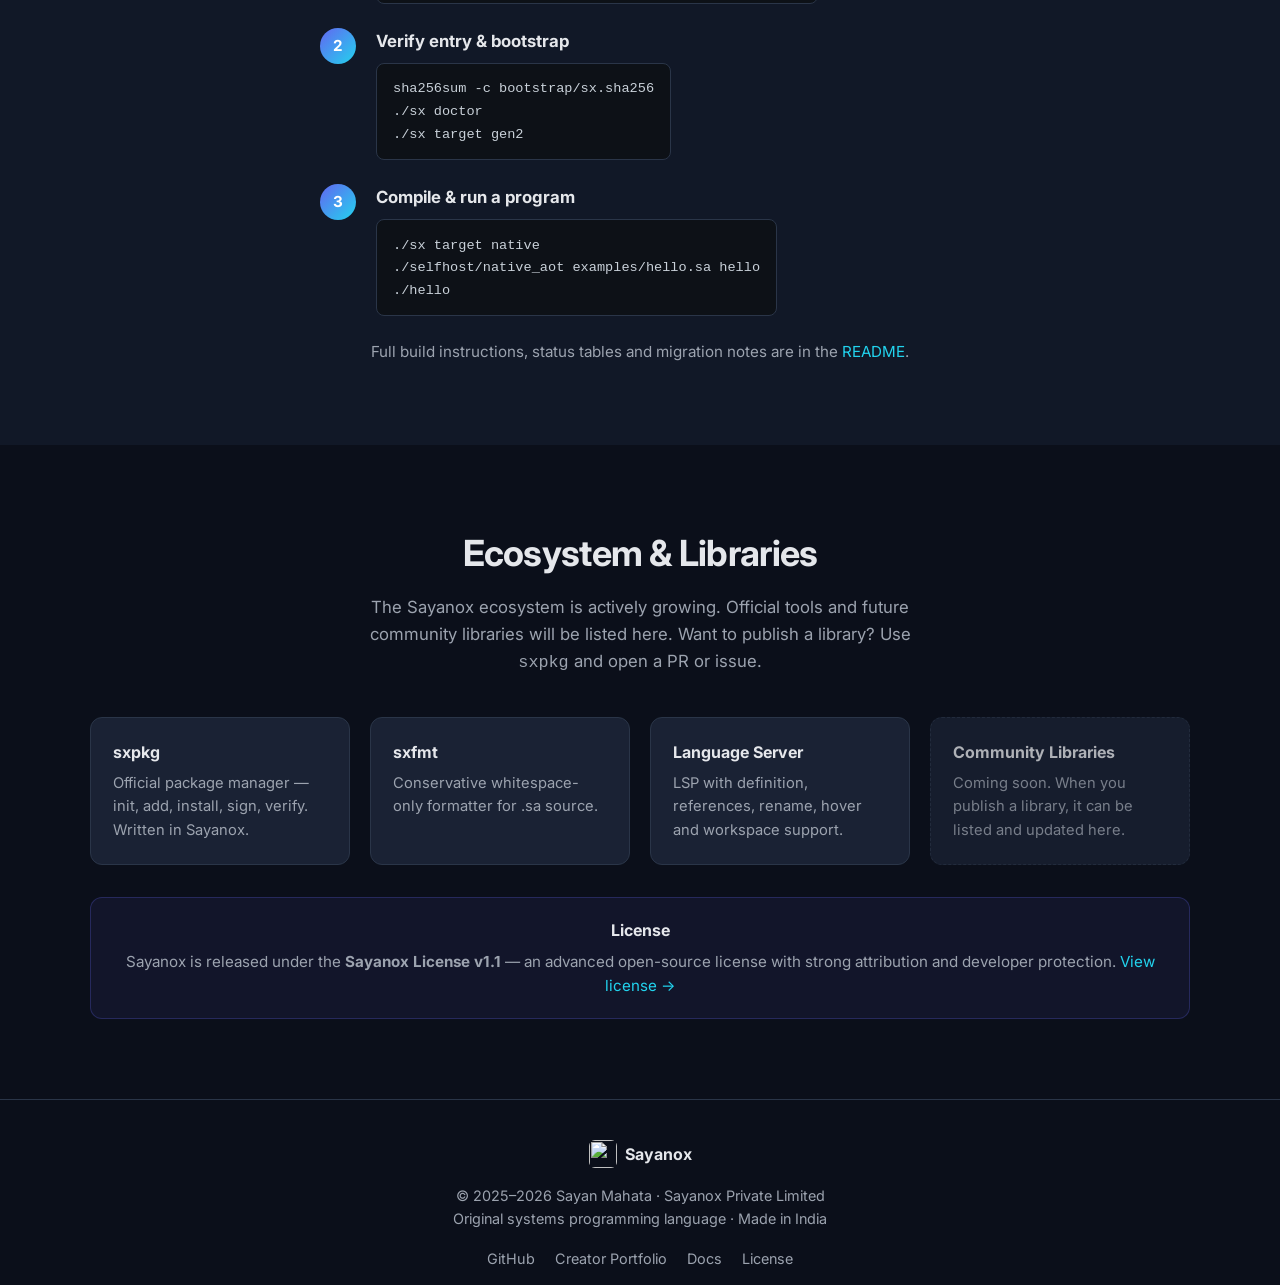
==== commit 2a6625f7: "Initial commit: Official Sayanox language website — full SEO, creator photo & bio, features, syntax," ====
--- a/index.html
+++ b/index.html
@@ -1,454 +1,375 @@
 <!DOCTYPE html>
 <html lang="en">
 <head>
-<meta charset="UTF-8">
-<meta name="viewport" content="width=device-width, initial-scale=1.0">
-<title>Sayanox Private Limited</title>
-<link href="https://fonts.googleapis.com/css2?family=Syne:wght@700;800&family=DM+Sans:wght@300;400;500;600&display=swap" rel="stylesheet">
-<style>
-:root {
-  --bg: #080c10;
-  --white: #f0f0eb;
-  --accent: #00e5c0;
-  --blue: #005fff;
-  --card: #12181f;
-  --border: rgba(255,255,255,0.07);
-  --muted: rgba(240,240,235,0.45);
-}
-*, *::before, *::after { box-sizing: border-box; margin: 0; padding: 0; }
-html { scroll-behavior: smooth; }
-body {
-  background: var(--bg);
-  color: var(--white);
-  font-family: 'DM Sans', sans-serif;
-  font-size: 16px;
-  line-height: 1.6;
-  overflow-x: hidden;
-}
-
-/* GLOW BG */
-.glow {
-  position: fixed; inset: 0; z-index: 0; pointer-events: none;
-  background:
-    radial-gradient(ellipse 65% 45% at 10% 15%, rgba(0,229,192,.08) 0%, transparent 68%),
-    radial-gradient(ellipse 55% 60% at 90% 88%, rgba(0,95,255,.10) 0%, transparent 68%),
-    radial-gradient(ellipse 40% 50% at 50% 50%, rgba(0,229,192,.03) 0%, transparent 75%);
-}
-
-/* TOP STRIP */
-.top-strip {
-  position: relative; z-index: 10;
-  text-align: center; padding: 10px 16px;
-  background: rgba(0,229,192,.06);
-  border-bottom: 1px solid rgba(0,229,192,.15);
-  font-size: 12px; color: var(--muted); letter-spacing: 1.2px;
-}
-.top-strip strong { color: var(--accent); }
-
-/* NAV */
-nav {
-  position: sticky; top: 0; z-index: 100;
-  display: flex; align-items: center; justify-content: space-between;
-  padding: 20px 64px;
-  background: rgba(8,12,16,.92);
-  backdrop-filter: blur(20px);
-  border-bottom: 1px solid var(--border);
-}
-.logo {
-  font-family: 'Syne', sans-serif;
-  font-weight: 800; font-size: 26px;
-  letter-spacing: -0.5px;
-}
-.logo .dot { color: var(--accent); }
-.logo .pvt {
-  font-size: 10px; font-weight: 400; color: var(--muted);
-  margin-left: 6px; letter-spacing: 2px; text-transform: uppercase;
-  vertical-align: middle;
-}
-.nav-r { display: flex; align-items: center; gap: 36px; }
-.nav-r a {
-  color: var(--muted); text-decoration: none;
-  font-size: 15px; font-weight: 500;
-  transition: color .2s;
-}
-.nav-r a:hover { color: var(--white); }
-
-/* SIGN IN BTN */
-#signinBtn {
-  display: flex; align-items: center; gap: 9px;
-  background: var(--white); color: #111;
-  border: none; border-radius: 9px;
-  padding: 10px 20px;
-  font-family: 'DM Sans', sans-serif;
-  font-size: 14px; font-weight: 600;
-  cursor: pointer;
-  transition: transform .2s, box-shadow .2s;
-}
-#signinBtn:hover { transform: translateY(-1px); box-shadow: 0 6px 22px rgba(0,229,192,.25); }
-
-/* USER BAR */
-#userBar { display: none; align-items: center; gap: 9px; background: rgba(0,229,192,.08); border: 1px solid rgba(0,229,192,.2); border-radius: 9px; padding: 7px 14px; }
-#userBar.on { display: flex; }
-.upic { width: 30px; height: 30px; border-radius: 50%; background: linear-gradient(135deg, var(--accent), var(--blue)); display: flex; align-items: center; justify-content: center; font-size: 13px; font-weight: 700; color: var(--bg); overflow: hidden; flex-shrink: 0; }
-.upic img { width: 100%; height: 100%; object-fit: cover; }
-.uname { font-size: 14px; font-weight: 500; color: var(--white); max-width: 110px; overflow: hidden; text-overflow: ellipsis; white-space: nowrap; }
-#logoutBtn { background: none; border: none; color: var(--muted); font-size: 12px; cursor: pointer; font-family: 'DM Sans', sans-serif; transition: color .2s; }
-#logoutBtn:hover { color: var(--white); }
-
-/* HERO */
-.hero {
-  position: relative; z-index: 1;
-  max-width: 1200px; margin: 0 auto;
-  padding: 130px 64px 100px;
-  min-height: 95vh;
-  display: flex; flex-direction: column; justify-content: center;
-}
-.hero-pill {
-  display: inline-flex; align-items: center; gap: 9px;
-  border: 1px solid rgba(0,229,192,.32); border-radius: 999px;
-  padding: 7px 18px; font-size: 11px; letter-spacing: 2px;
-  text-transform: uppercase; color: var(--accent);
-  margin-bottom: 36px;
-  animation: fadeUp .8s ease both;
-}
-.pdot { width: 7px; height: 7px; border-radius: 50%; background: var(--accent); flex-shrink: 0; animation: blink 2s infinite; }
-@keyframes blink { 0%,100%{opacity:1;transform:scale(1)} 50%{opacity:.2;transform:scale(.5)} }
-
-.hero h1 {
-  font-family: 'Syne', sans-serif;
-  font-size: clamp(52px, 8.5vw, 108px);
-  font-weight: 800; line-height: .97;
-  letter-spacing: -3px; max-width: 900px;
-  animation: fadeUp .9s .1s ease both;
-}
-.hero h1 .g {
-  background: linear-gradient(130deg, var(--accent) 0%, var(--blue) 100%);
-  -webkit-background-clip: text; -webkit-text-fill-color: transparent;
-  background-clip: text;
-}
-.hero-sub {
-  max-width: 580px; margin-top: 30px;
-  color: var(--muted); font-size: 19px; line-height: 1.72;
-  animation: fadeUp 1s .2s ease both;
-}
-.hero-btns {
-  display: flex; gap: 14px; margin-top: 52px;
-  animation: fadeUp 1s .34s ease both; flex-wrap: wrap;
-}
-.btn-p {
-  background: var(--accent); color: var(--bg);
-  padding: 16px 36px; border-radius: 12px;
-  font-family: 'Syne', sans-serif; font-weight: 700; font-size: 16px;
-  border: none; cursor: pointer; text-decoration: none; display: inline-block;
-  transition: transform .2s, box-shadow .2s;
-}
-.btn-p:hover { transform: translateY(-2px); box-shadow: 0 12px 40px rgba(0,229,192,.35); }
-.btn-s {
-  border: 1px solid var(--border); color: var(--white);
-  padding: 16px 36px; border-radius: 12px;
-  font-family: 'Syne', sans-serif; font-weight: 600; font-size: 16px;
-  background: transparent; cursor: pointer; text-decoration: none; display: inline-block;
-  transition: border-color .2s, transform .2s;
-}
-.btn-s:hover { border-color: rgba(255,255,255,.28); transform: translateY(-2px); }
-
-/* STATS */
-.stats-wrap {
-  position: relative; z-index: 1;
-  border-top: 1px solid var(--border);
-  border-bottom: 1px solid var(--border);
-  background: rgba(18,24,31,.65); padding: 40px 0;
-}
-.stats-inner {
-  max-width: 1200px; margin: 0 auto; padding: 0 64px;
-  display: grid; grid-template-columns: repeat(4,1fr); gap: 24px;
-}
-.stat { text-align: center; }
-.sv {
-  font-family: 'Syne', sans-serif; font-size: 44px; font-weight: 800;
-  background: linear-gradient(130deg, var(--accent), var(--blue));
-  -webkit-background-clip: text; -webkit-text-fill-color: transparent;
-  background-clip: text; line-height: 1;
-}
-.sl { font-size: 11px; color: var(--muted); letter-spacing: 1.2px; margin-top: 8px; text-transform: uppercase; }
-
-/* SECTION */
-.sec { position: relative; z-index: 1; max-width: 1200px; margin: 0 auto; padding: 110px 64px; }
-.sec-tag { font-size: 11px; letter-spacing: 2.5px; text-transform: uppercase; color: var(--accent); font-weight: 600; margin-bottom: 18px; }
-.sec-h {
-  font-family: 'Syne', sans-serif;
-  font-size: clamp(34px, 4.5vw, 56px);
-  font-weight: 800; letter-spacing: -1.5px; line-height: 1.08; max-width: 640px;
-}
-.sec-p { color: var(--muted); max-width: 540px; margin-top: 20px; font-size: 17px; line-height: 1.78; }
-
-/* FEAT GRID */
-.feat-grid { display: grid; grid-template-columns: repeat(3,1fr); gap: 20px; margin-top: 64px; }
-.fc {
-  background: var(--card); border: 1px solid var(--border);
-  border-radius: 18px; padding: 36px 30px;
-  transition: border-color .3s, transform .3s; cursor: default;
-}
-.fc:hover { border-color: rgba(0,229,192,.28); transform: translateY(-5px); }
-.fi {
-  width: 52px; height: 52px; border-radius: 13px;
-  background: linear-gradient(135deg, rgba(0,229,192,.14), rgba(0,95,255,.14));
-  display: flex; align-items: center; justify-content: center;
-  font-size: 22px; margin-bottom: 22px;
-}
-.fc h3 { font-family: 'Syne', sans-serif; font-size: 17px; font-weight: 700; margin-bottom: 10px; }
-.fc p { color: var(--muted); font-size: 14px; line-height: 1.68; }
-
-/* SPLIT */
-.split { display: grid; grid-template-columns: 1fr 1fr; gap: 80px; align-items: center; }
-.vis-box {
-  background: var(--card); border: 1px solid var(--border);
-  border-radius: 24px; height: 480px;
-  display: flex; align-items: center; justify-content: center;
-  position: relative; overflow: hidden;
-}
-.vis-box::before {
-  content: ''; position: absolute; inset: 0;
-  background: linear-gradient(135deg, rgba(0,229,192,.05), rgba(0,95,255,.08));
-}
-.vr { position: absolute; border-radius: 50%; }
-.vr:nth-child(1) { width: 280px; height: 280px; border: 1px solid rgba(0,229,192,.11); }
-.vr:nth-child(2) { width: 420px; height: 420px; border: 1px solid rgba(0,95,255,.07); }
-.vr:nth-child(3) { width: 560px; height: 560px; border: 1px solid rgba(0,229,192,.04); }
-.vt {
-  font-family: 'Syne', sans-serif; font-size: 72px; font-weight: 800;
-  background: linear-gradient(130deg, var(--accent), var(--blue));
-  -webkit-background-clip: text; -webkit-text-fill-color: transparent;
-  background-clip: text; position: relative; z-index: 1; letter-spacing: -3px;
-}
-
-/* FOUNDER */
-.fcard {
-  background: var(--card); border: 1px solid var(--border);
-  border-radius: 20px; padding: 38px 34px; max-width: 500px; margin-top: 48px;
-}
-.fav {
-  width: 64px; height: 64px; border-radius: 50%;
-  background: linear-gradient(135deg, var(--accent), var(--blue));
-  display: flex; align-items: center; justify-content: center;
-  font-family: 'Syne', sans-serif; font-size: 26px; font-weight: 800;
-  color: var(--bg); margin-bottom: 20px;
-}
-.fn { font-family: 'Syne', sans-serif; font-size: 22px; font-weight: 800; }
-.ft { color: var(--accent); font-size: 13px; margin-top: 4px; }
-.fb { color: var(--muted); font-size: 14px; line-height: 1.72; margin-top: 16px; }
-
-/* INVEST */
-.invest-box {
-  background: linear-gradient(135deg, rgba(0,229,192,.08), rgba(0,95,255,.10));
-  border: 1px solid rgba(0,229,192,.2);
-  border-radius: 26px; padding: 80px 60px;
-  text-align: center; position: relative; overflow: hidden; margin-top: 32px;
-}
-.invest-box::before {
-  content: ''; position: absolute;
-  width: 700px; height: 700px; border-radius: 50%;
-  background: radial-gradient(circle, rgba(0,229,192,.05), transparent 70%);
-  top: -300px; left: 50%; transform: translateX(-50%); pointer-events: none;
-}
-.invest-box h2 {
-  font-family: 'Syne', sans-serif;
-  font-size: clamp(28px, 4.5vw, 52px);
-  font-weight: 800; letter-spacing: -1.5px;
-  max-width: 640px; margin: 0 auto 22px; position: relative; z-index: 1;
-}
-.invest-box p {
-  color: var(--muted); max-width: 500px;
-  margin: 0 auto 44px; font-size: 17px; line-height: 1.72; position: relative; z-index: 1;
-}
-.invest-btns { display: flex; gap: 14px; justify-content: center; flex-wrap: wrap; position: relative; z-index: 1; }
-
-/* MODAL */
-.modal-bg { display: none; position: fixed; inset: 0; z-index: 999; background: rgba(0,0,0,.78); backdrop-filter: blur(12px); align-items: center; justify-content: center; }
-.modal-bg.on { display: flex; }
-.modal {
-  background: var(--card); border: 1px solid var(--border);
-  border-radius: 22px; padding: 52px 44px;
-  width: calc(100% - 40px); max-width: 420px;
-  text-align: center; position: relative;
-  animation: pop .3s ease;
-}
-@keyframes pop { from { transform: scale(.88); opacity: 0; } to { transform: scale(1); opacity: 1; } }
-.modal h2 { font-family: 'Syne', sans-serif; font-size: 30px; font-weight: 800; margin-bottom: 10px; }
-.modal-p { color: var(--muted); font-size: 15px; margin-bottom: 32px; }
-.modal-x { position: absolute; top: 16px; right: 20px; background: none; border: none; color: var(--muted); font-size: 24px; cursor: pointer; line-height: 1; transition: color .2s; }
-.modal-x:hover { color: var(--white); }
-#gBtn {
-  display: flex; align-items: center; justify-content: center; gap: 12px;
-  width: 100%; background: var(--white); color: #111;
-  border: none; border-radius: 13px; padding: 16px 22px;
-  font-family: 'DM Sans', sans-serif; font-size: 16px; font-weight: 600;
-  cursor: pointer; transition: transform .2s, box-shadow .2s;
-}
-#gBtn:hover { transform: translateY(-2px); box-shadow: 0 8px 28px rgba(0,229,192,.2); }
-#gBtn:disabled { opacity: .6; cursor: not-allowed; transform: none; }
-.modal-note { font-size: 11px; margin-top: 18px; color: rgba(240,240,235,.32); }
-
-/* FOOTER */
-footer {
-  position: relative; z-index: 1;
-  border-top: 1px solid var(--border);
-  padding: 44px 64px;
-  display: flex; align-items: center; justify-content: space-between; flex-wrap: wrap; gap: 18px;
-}
-.flogo { font-family: 'Syne', sans-serif; font-weight: 800; font-size: 20px; }
-.flogo .dot { color: var(--accent); }
-.fcopy { color: var(--muted); font-size: 13px; }
-.flinks { display: flex; gap: 24px; }
-.flinks span { color: var(--muted); font-size: 13px; cursor: default; }
-.flinks a { color: var(--muted); text-decoration: none; font-size: 13px; transition: color .2s; }
-.flinks a:hover { color: var(--white); }
-
-.bot-strip { text-align: center; padding: 14px; border-top: 1px solid var(--border); position: relative; z-index: 1; font-size: 12px; color: var(--muted); letter-spacing: 1.2px; }
-.bot-strip strong { color: var(--accent); }
-
-@keyframes fadeUp { from { opacity: 0; transform: translateY(32px); } to { opacity: 1; transform: translateY(0); } }
-
-/* RESPONSIVE */
-@media (max-width: 960px) {
-  nav { padding: 16px 24px; }
-  .hero { padding: 80px 24px 70px; }
-  .sec { padding: 80px 24px; }
-  .stats-inner { padding: 0 24px; grid-template-columns: repeat(2,1fr); gap: 28px; }
-  .feat-grid { grid-template-columns: 1fr 1fr; }
-  .split { grid-template-columns: 1fr; gap: 36px; }
-  .vis-box { height: 280px; }
-  .invest-box { padding: 52px 24px; }
-  footer { padding: 36px 24px; justify-content: center; text-align: center; }
-}
-@media (max-width: 580px) {
-  .feat-grid { grid-template-columns: 1fr; }
-  .nh { display: none; }
-  .hero h1 { font-size: 48px; letter-spacing: -2px; }
-  .modal { padding: 40px 24px; }
-}
-</style>
+  <meta charset="UTF-8" />
+  <meta name="viewport" content="width=device-width, initial-scale=1.0" />
+  
+  <!-- Primary SEO -->
+  <title>Sayanox — Original Systems Programming Language (.sa) by Sayan Mahata</title>
+  <meta name="description" content="Sayanox is an original systems programming language created by Sayan Mahata (sayan9168). File extension .sa. Self-hosting compiler, native x86-64 AOT, offline packages, growing standard library. One of the few original programming languages from India." />
+  <meta name="keywords" content="Sayanox, Sayanox language, .sa programming language, Sayan Mahata, sayan9168, systems programming language, self-hosting compiler, native AOT, Indian programming language, Sayanox Private Limited" />
+  <meta name="author" content="Sayan Mahata" />
+  <meta name="robots" content="index, follow, max-image-preview:large, max-snippet:-1, max-video-preview:-1" />
+  <link rel="canonical" href="https://sayanox.dev/" />
+
+  <!-- Open Graph / Facebook -->
+  <meta property="og:type" content="website" />
+  <meta property="og:url" content="https://sayanox.dev/" />
+  <meta property="og:title" content="Sayanox — Original Systems Programming Language (.sa)" />
+  <meta property="og:description" content="Created by Sayan Mahata. Self-hosting compiler, native x86-64 AOT, offline packages. Easy to read, easy to write, powerful enough for real systems work." />
+  <meta property="og:image" content="https://raw.githubusercontent.com/sayan9168/sayanox/main/assets/sayanox-logo-256.png" />
+  <meta property="og:site_name" content="Sayanox" />
+  <meta property="og:locale" content="en_US" />
+
+  <!-- Twitter -->
+  <meta name="twitter:card" content="summary_large_image" />
+  <meta name="twitter:title" content="Sayanox — Original Systems Programming Language (.sa)" />
+  <meta name="twitter:description" content="Created by Sayan Mahata (sayan9168). Self-hosting, native AOT, growing stdlib." />
+  <meta name="twitter:image" content="https://raw.githubusercontent.com/sayan9168/sayanox/main/assets/sayanox-logo-256.png" />
+  <meta name="twitter:creator" content="@notfound_sayan" />
+
+  <!-- Structured Data -->
+  <script type="application/ld+json">
+  {
+    "@context": "https://schema.org",
+    "@type": "SoftwareApplication",
+    "name": "Sayanox",
+    "applicationCategory": "DeveloperApplication",
+    "operatingSystem": "Linux",
+    "description": "Original systems programming language with self-hosting compiler, native x86-64 AOT, offline packages and growing standard library. File extension .sa.",
+    "url": "https://sayanox.dev",
+    "downloadUrl": "https://github.com/sayan9168/sayanox",
+    "softwareVersion": "Active Development",
+    "author": {
+      "@type": "Person",
+      "name": "Sayan Mahata",
+      "alternateName": ["Sayan The Researcher", "sayan9168"],
+      "url": "https://sayan9168.github.io",
+      "sameAs": [
+        "https://github.com/sayan9168",
+        "https://orcid.org/0009-0002-3491-6570",
+        "https://x.com/notfound_sayan"
+      ]
+    },
+    "license": "https://github.com/sayan9168/sayanox-license",
+    "programmingLanguage": "Sayanox"
+  }
+  </script>
+  <script type="application/ld+json">
+  {
+    "@context": "https://schema.org",
+    "@type": "Person",
+    "name": "Sayan Mahata",
+    "alternateName": "Sayan The Researcher",
+    "jobTitle": "System Architect & Security Researcher",
+    "description": "Founder of Sayanox Private Limited and creator of the original Sayanox programming language (.sa).",
+    "url": "https://sayan9168.github.io",
+    "image": "https://sayan9168.github.io/sayan-mahata-sayan9168.jpg",
+    "sameAs": [
+      "https://github.com/sayan9168",
+      "https://orcid.org/0009-0002-3491-6570",
+      "https://x.com/notfound_sayan",
+      "https://www.linkedin.com/in/sayan-mahata-a8b321391"
+    ],
+    "address": {
+      "@type": "PostalAddress",
+      "addressLocality": "Medinipur",
+      "addressRegion": "West Bengal",
+      "addressCountry": "IN"
+    }
+  }
+  </script>
+
+  <link rel="icon" href="https://raw.githubusercontent.com/sayan9168/sayanox/main/assets/sayanox-logo-256.png" type="image/png" />
+  <link rel="apple-touch-icon" href="https://raw.githubusercontent.com/sayan9168/sayanox/main/assets/sayanox-logo-256.png" />
+  <link rel="stylesheet" href="css/style.css" />
+  <link rel="preconnect" href="https://fonts.googleapis.com" />
+  <link rel="preconnect" href="https://fonts.gstatic.com" crossorigin />
+  <link href="https://fonts.googleapis.com/css2?family=Inter:wght@400;500;600;700;800&family=JetBrains+Mono:wght@400;500&display=swap" rel="stylesheet" />
 </head>
 <body>
-<div class="glow"></div>
-
-<!-- TOP STRIP -->
-<div class="top-strip">Powered by <strong>Sayan</strong> &nbsp;&middot;&nbsp; Sayanox Private Limited</div>
-
-<!-- NAV -->
-<nav>
-  <div class="logo">Sayanox<span class="dot">.</span><span class="pvt">Pvt. Ltd.</span></div>
-  <div class="nav-r">
-    <a href="#about" class="nh">About</a>
-    <a href="#features" class="nh">Products</a>
-    <a href="#invest">Investors</a>
-    <button id="signinBtn" onclick="openModal()">
-      <svg width="18" height="18" viewBox="0 0 18 18" fill="none">
-        <path fill="#4285F4" d="M17.64 9.2c0-.637-.057-1.251-.164-1.84H9v3.481h4.844c-.209 1.125-.843 2.078-1.796 2.717v2.258h2.908c1.702-1.567 2.684-3.874 2.684-6.615z"/>
-        <path fill="#34A853" d="M9 18c2.43 0 4.467-.806 5.956-2.18l-2.908-2.259c-.806.54-1.837.86-3.048.86-2.344 0-4.328-1.584-5.036-3.711H.957v2.332A8.997 8.997 0 0 0 9 18z"/>
-        <path fill="#FBBC05" d="M3.964 10.71A5.41 5.41 0 0 1 3.682 9c0-.593.102-1.17.282-1.71V4.958H.957A8.996 8.996 0 0 0 0 9c0 1.452.348 2.827.957 4.042l3.007-2.332z"/>
-        <path fill="#EA4335" d="M9 3.58c1.321 0 2.508.454 3.44 1.345l2.582-2.58C13.463.891 11.426 0 9 0A8.997 8.997 0 0 0 .957 4.958L3.964 7.29C4.672 5.163 6.656 3.58 9 3.58z"/>
-      </svg>
-      Sign in with Google
-    </button>
-    <div id="userBar">
-      <div class="upic" id="upic">U</div>
-      <span class="uname" id="uname">User</span>
-      <button id="logoutBtn" onclick="doLogout()">Sign out</button>
-    </div>
-  </div>
-</nav>
-
-<!-- HERO -->
-<div class="hero">
-  <div class="hero-pill"><div class="pdot"></div>Now Accepting Investors &middot; Private Limited</div>
-  <h1>Build the Future<br>with <span class="g">Sayanox</span></h1>
-  <p class="hero-sub">Sayanox Private Limited is a next-generation technology company building products that matter &mdash; designed for scale, built for impact.</p>
-  <div class="hero-btns">
-    <a href="#features" class="btn-p">Explore Our Work</a>
-    <a href="#invest" class="btn-s">Investor Relations &rarr;</a>
-  </div>
-</div>
-
-<!-- STATS -->
-<div class="stats-wrap">
-  <div class="stats-inner">
-    <div class="stat"><div class="sv">2025</div><div class="sl">Founded</div></div>
-    <div class="stat"><div class="sv">Global</div><div class="sl">Vision</div></div>
-    <div class="stat"><div class="sv">Pvt.</div><div class="sl">Company Type</div></div>
-    <div class="stat"><div class="sv">Early</div><div class="sl">Stage</div></div>
-  </div>
-</div>
-
-<!-- FEATURES -->
-<div class="sec" id="features">
-  <div class="sec-tag">What We Build</div>
-  <h2 class="sec-h">Products That Define Categories</h2>
-  <p class="sec-p">Every product Sayanox ships is a deliberate bet on where the world is going &mdash; not where it has been.</p>
-  <div class="feat-grid">
-    <div class="fc"><div class="fi">&#9889;</div><h3>Lightning Performance</h3><p>Engineered for speed and reliability at any scale, from Day 1 to millions of users.</p></div>
-    <div class="fc"><div class="fi">&#128272;</div><h3>Enterprise Security</h3><p>Privacy-first architecture with end-to-end encryption baked into every layer.</p></div>
-    <div class="fc"><div class="fi">&#127760;</div><h3>Global Infrastructure</h3><p>Distributed systems designed to serve users anywhere with minimal latency.</p></div>
-    <div class="fc"><div class="fi">&#129302;</div><h3>AI-Powered Core</h3><p>Intelligent automation and machine learning woven into every product we create.</p></div>
-    <div class="fc"><div class="fi">&#128202;</div><h3>Deep Analytics</h3><p>Real-time insights and dashboards that empower every decision your team makes.</p></div>
-    <div class="fc"><div class="fi">&#128279;</div><h3>Open by Design</h3><p>Seamless integrations and open APIs that plug into any workflow seamlessly.</p></div>
-  </div>
-</div>
-
-<!-- ABOUT -->
-<div class="sec" id="about" style="padding-top:0">
-  <div class="split">
-    <div>
-      <div class="sec-tag">About Sayanox</div>
-      <h2 class="sec-h">Pioneering Tech from the Ground Up</h2>
-      <p class="sec-p">Sayanox Private Limited was founded with a singular mission: to build transformative technology products that solve real problems at scale. We maintain the agility of a startup with the discipline of an enterprise.</p>
-      <p class="sec-p" style="margin-top:14px;">Every design decision and product we ship reflects our commitment to quality, innovation, and long-term value creation.</p>
-      <div class="fcard">
-        <div class="fav">S</div>
-        <div class="fn">Sayan</div>
-        <div class="ft">Founder &amp; CEO &middot; Sayanox Private Limited</div>
-        <p class="fb">Visionary builder and the driving force behind Sayanox. Sayan leads the company's product vision, technology strategy, and long-term growth &mdash; with a relentless focus on building things that last.</p>
-      </div>
-    </div>
-    <div class="vis-box">
-      <div class="vr"></div>
-      <div class="vr"></div>
-      <div class="vr"></div>
-      <div class="vt">SNX</div>
-    </div>
-  </div>
-</div>
-
-<!-- INVEST -->
-<div class="sec" id="invest">
-  <div class="invest-box">
-    <h2>Ready to Build Something Historic Together?</h2>
-    <p>Sayanox Private Limited is open to strategic investors who believe in long-term value creation. If you see what we see &mdash; let's talk.</p>
-    <div class="invest-btns">
-      <a href="mailto:sm6881164@gmail.com" class="btn-p">Contact for Investment &rarr;</a>
-      <button class="btn-s" onclick="openModal()">Sign In to Access Deck</button>
-    </div>
-  </div>
-</div>
-
-<!-- FOOTER -->
-<footer>
-  <div class="flogo">Sayanox<span class="dot">.</span> Pvt. Ltd.</div>
-  <div class="fcopy">&copy; 2025 Sayanox Private Limited. All rights reserved.</div>
-  <div class="flinks">
-    <span>Privacy</span>
-    <span>Terms</span>
-    <a href="mailto:sm6881164@gmail.com">Contact</a>
-  </div>
-</footer>
-<div class="bot-strip">Powered by <strong>Sayan</strong></div>
-
-<!-- MODAL -->
-<div class="modal-bg" id="modalBg">
-  <div class="modal">
-    <button class="modal-x" onclick="closeModal()">&#215;</button>
-    <h2>Welcome to Sayanox</h2>
-    <p class="modal-p">Sign in to access exclusive content and investor materials.</p>
-    <button id="gBtn" onclick="startLogin()">
-      <svg width="22" height="22" viewBox="0 0 18 18" fill="none">
-        <path fil
+  <!-- Navigation -->
+  <nav class="nav" id="nav">
+    <div class="container nav-inner">
+      <a href="#" class="logo">
+        <img src="https://raw.githubusercontent.com/sayan9168/sayanox/main/assets/sayanox-logo-256.png" alt="Sayanox logo" width="36" height="36" />
+        <span>Sayanox</span>
+      </a>
+      <div class="nav-links">
+        <a href="#features">Features</a>
+        <a href="#syntax">Syntax</a>
+        <a href="#creator">Creator</a>
+        <a href="#get-started">Get Started</a>
+        <a href="#ecosystem">Ecosystem</a>
+        <a href="https://github.com/sayan9168/sayanox" class="btn btn-sm" target="_blank" rel="noopener">GitHub</a>
+      </div>
+      <button class="menu-toggle" id="menuToggle" aria-label="Toggle menu">
+        <span></span><span></span><span></span>
+      </button>
+    </div>
+  </nav>
+
+  <!-- Hero -->
+  <header class="hero">
+    <div class="container hero-inner">
+      <div class="hero-badge">Original Systems Language · File Extension .sa</div>
+      <h1>Sayanox</h1>
+      <p class="hero-tagline">
+        Easy to read. Easy to write.<br />
+        Powerful enough for real systems work.
+      </p>
+      <p class="hero-sub">
+        A completely original systems programming language with a self-hosting compiler, 
+        native x86-64 AOT, offline packages, and a growing standard library. 
+        Created by <strong>Sayan Mahata</strong> — one of the few original programming languages from India.
+      </p>
+      <div class="hero-cta">
+        <a href="https://github.com/sayan9168/sayanox" class="btn btn-primary" target="_blank" rel="noopener">
+          View on GitHub
+        </a>
+        <a href="#get-started" class="btn btn-secondary">Get Started</a>
+      </div>
+      <div class="hero-stats">
+        <div class="stat">
+          <span class="stat-value">Self-hosting</span>
+          <span class="stat-label">seed → gen3</span>
+        </div>
+        <div class="stat">
+          <span class="stat-value">Native AOT</span>
+          <span class="stat-label">x86-64 Linux</span>
+        </div>
+        <div class="stat">
+          <span class="stat-value">Offline pkgs</span>
+          <span class="stat-label">+ growing stdlib</span>
+        </div>
+        <div class="stat">
+          <span class="stat-value">.sa</span>
+          <span class="stat-label">File extension</span>
+        </div>
+      </div>
+    </div>
+  </header>
+
+  <!-- Features -->
+  <section id="features" class="section">
+    <div class="container">
+      <h2 class="section-title">Why Sayanox?</h2>
+      <p class="section-desc">
+        Most new languages are either too academic or thin wrappers around existing runtimes. 
+        Sayanox aims for a clean middle ground.
+      </p>
+      <div class="features-grid">
+        <article class="feature-card">
+          <div class="feature-icon">🔁</div>
+          <h3>Self-Hosting</h3>
+          <p>The compiler is written in Sayanox itself. Pure-min dialect: seed → gen1 → gen2 → gen3, byte-identical.</p>
+        </article>
+        <article class="feature-card">
+          <div class="feature-icon">⚡</div>
+          <h3>Native AOT</h3>
+          <p>Native ahead-of-time compilation for x86-64 Linux. Also emits i386, aarch64 and riscv64 ELF.</p>
+        </article>
+        <article class="feature-card">
+          <div class="feature-icon">📦</div>
+          <h3>Offline Packages</h3>
+          <p>Full package tool (sxpkg) written in Sayanox — digests, HMAC signatures, public-key verification.</p>
+        </article>
+        <article class="feature-card">
+          <div class="feature-icon">🛠</div>
+          <h3>Tools in Sayanox</h3>
+          <p>Formatter, package manager, language server (LSP) — all maintained in Sayanox.</p>
+        </article>
+        <article class="feature-card">
+          <div class="feature-icon">📐</div>
+          <h3>Readable Syntax</h3>
+          <p>hold / show, when / otherwise, make / give. Designed to be easy to read and write.</p>
+        </article>
+        <article class="feature-card">
+          <div class="feature-icon">🇮🇳</div>
+          <h3>Made in India</h3>
+          <p>One of the few original systems programming languages being built from India with a strong self-hosting focus.</p>
+        </article>
+      </div>
+    </div>
+  </section>
+
+  <!-- Syntax -->
+  <section id="syntax" class="section section-alt">
+    <div class="container">
+      <h2 class="section-title">Syntax at a Glance</h2>
+      <p class="section-desc">Clean, minimal, powerful. Source files use the <code>.sa</code> extension.</p>
+      <div class="code-grid">
+        <div class="code-block">
+          <div class="code-header">Bindings &amp; Output</div>
+          <pre><code><span class="kw">hold</span> value = <span class="num">42</span>
+<span class="kw">hold</span> name = <span class="str">"Sayan"</span>
+<span class="kw">show</span> value
+<span class="kw">show</span> <span class="str">"text"</span>
+<span class="kw">show</span> value + <span class="num">1</span></code></pre>
+        </div>
+        <div class="code-block">
+          <div class="code-header">Functions</div>
+          <pre><code><span class="kw">make</span> square(x) {
+  <span class="kw">give</span> x * x
+}
+<span class="kw">show</span> square(<span class="num">8</span>)</code></pre>
+        </div>
+        <div class="code-block">
+          <div class="code-header">Conditions &amp; Loops</div>
+          <pre><code><span class="kw">when</span> condition {
+  <span class="kw">show</span> <span class="str">"yes"</span>
+} <span class="kw">otherwise</span> {
+  <span class="kw">show</span> <span class="str">"no"</span>
+}
+<span class="kw">while</span> condition {
+  <span class="kw">show</span> <span class="str">"loop"</span>
+}</code></pre>
+        </div>
+        <div class="code-block">
+          <div class="code-header">Lists &amp; Structs</div>
+          <pre><code><span class="kw">hold</span> values = [<span class="num">1</span>, <span class="num">2</span>, <span class="num">3</span>]
+<span class="kw">hold</span> p = {x: <span class="num">10</span>, xs: values}
+<span class="kw">for</span> v <span class="kw">in</span> p.xs {
+  <span class="kw">show</span> v
+}</code></pre>
+        </div>
+      </div>
+      <p class="syntax-note">
+        Full syntax reference, type system, modules, generics and status tables live in the 
+        <a href="https://github.com/sayan9168/sayanox/tree/main/docs" target="_blank" rel="noopener">official docs</a>.
+      </p>
+    </div>
+  </section>
+
+  <!-- Creator -->
+  <section id="creator" class="section">
+    <div class="container">
+      <h2 class="section-title">Created by Sayan Mahata</h2>
+      <div class="creator-card">
+        <div class="creator-photo">
+          <img src="https://sayan9168.github.io/sayan-mahata-sayan9168.jpg" alt="Official photo of Sayan Mahata — Founder of Sayanox" width="280" height="280" loading="lazy" />
+        </div>
+        <div class="creator-info">
+          <h3>Sayan Mahata</h3>
+          <p class="creator-aka">Also known as <strong>Sayan The Researcher</strong> · GitHub: <strong>sayan9168</strong></p>
+          <p>
+            System Architect &amp; Security Researcher from Medinipur, West Bengal, India. 
+            Founder of <strong>Sayanox Private Limited</strong> and creator of the original 
+            <strong>Sayanox programming language</strong> (.sa).
+          </p>
+          <p>
+            His work spans compilers, cybersecurity, OSINT, digital forensics and developer tooling 
+            across 80+ public repositories. He designs languages and systems with a strong focus on 
+            self-hosting, native performance and practical tooling.
+          </p>
+          <div class="creator-links">
+            <a href="https://github.com/sayan9168" target="_blank" rel="noopener">GitHub</a>
+            <a href="https://sayan9168.github.io" target="_blank" rel="noopener">Portfolio</a>
+            <a href="https://orcid.org/0009-0002-3491-6570" target="_blank" rel="noopener">ORCID</a>
+            <a href="https://x.com/notfound_sayan" target="_blank" rel="noopener">X / Twitter</a>
+            <a href="mailto:sm6881164@gmail.com">Email</a>
+          </div>
+        </div>
+      </div>
+    </div>
+  </section>
+
+  <!-- Get Started -->
+  <section id="get-started" class="section section-alt">
+    <div class="container">
+      <h2 class="section-title">Get Started</h2>
+      <div class="steps">
+        <div class="step">
+          <span class="step-num">1</span>
+          <div>
+            <h4>Clone the repository</h4>
+            <pre><code>git clone https://github.com/sayan9168/sayanox.git
+cd sayanox</code></pre>
+          </div>
+        </div>
+        <div class="step">
+          <span class="step-num">2</span>
+          <div>
+            <h4>Verify entry &amp; bootstrap</h4>
+            <pre><code>sha256sum -c bootstrap/sx.sha256
+./sx doctor
+./sx target gen2</code></pre>
+          </div>
+        </div>
+        <div class="step">
+          <span class="step-num">3</span>
+          <div>
+            <h4>Compile &amp; run a program</h4>
+            <pre><code>./sx target native
+./selfhost/native_aot examples/hello.sa hello
+./hello</code></pre>
+          </div>
+        </div>
+      </div>
+      <p class="center-note">
+        Full build instructions, status tables and migration notes are in the 
+        <a href="https://github.com/sayan9168/sayanox#quick-start" target="_blank" rel="noopener">README</a>.
+      </p>
+    </div>
+  </section>
+
+  <!-- Ecosystem / Libraries -->
+  <section id="ecosystem" class="section">
+    <div class="container">
+      <h2 class="section-title">Ecosystem &amp; Libraries</h2>
+      <p class="section-desc">
+        The Sayanox ecosystem is actively growing. Official tools and future community libraries 
+        will be listed here. Want to publish a library? Use <code>sxpkg</code> and open a PR or issue.
+      </p>
+      <div class="eco-grid">
+        <div class="eco-card">
+          <h4>sxpkg</h4>
+          <p>Official package manager — init, add, install, sign, verify. Written in Sayanox.</p>
+        </div>
+        <div class="eco-card">
+          <h4>sxfmt</h4>
+          <p>Conservative whitespace-only formatter for .sa source.</p>
+        </div>
+        <div class="eco-card">
+          <h4>Language Server</h4>
+          <p>LSP with definition, references, rename, hover and workspace support.</p>
+        </div>
+        <div class="eco-card eco-soon">
+          <h4>Community Libraries</h4>
+          <p>Coming soon. When you publish a library, it can be listed and updated here.</p>
+        </div>
+      </div>
+      <div class="license-box">
+        <h4>License</h4>
+        <p>
+          Sayanox is released under the <strong>Sayanox License v1.1</strong> — 
+          an advanced open-source license with strong attribution and developer protection.
+          <a href="https://github.com/sayan9168/sayanox-license" target="_blank" rel="noopener">View license →</a>
+        </p>
+      </div>
+    </div>
+  </section>
+
+  <!-- Footer -->
+  <footer class="footer">
+    <div class="container footer-inner">
+      <div class="footer-brand">
+        <img src="https://raw.githubusercontent.com/sayan9168/sayanox/main/assets/sayanox-logo-256.png" alt="" width="28" height="28" />
+        <span>Sayanox</span>
+      </div>
+      <p>
+        © 2025–2026 Sayan Mahata · Sayanox Private Limited<br />
+        Original systems programming language · Made in India
+      </p>
+      <div class="footer-links">
+        <a href="https://github.com/sayan9168/sayanox">GitHub</a>
+        <a href="https://sayan9168.github.io">Creator Portfolio</a>
+        <a href="https://github.com/sayan9168/sayanox/tree/main/docs">Docs</a>
+        <a href="https://github.com/sayan9168/sayanox-license">License</a>
+      </div>
+    </div>
+  </footer>
+
+  <script src="js/main.js"></script>
+</body>
+</html>
--- a/css/style.css
+++ b/css/style.css
@@ -0,0 +1,489 @@
+/* Sayanox Website — Production styles */
+:root {
+  --bg: #0b0f1a;
+  --bg-alt: #111827;
+  --surface: #1a2234;
+  --border: #2a3548;
+  --text: #e5e7eb;
+  --text-muted: #9ca3af;
+  --accent: #6366f1;
+  --accent-2: #22d3ee;
+  --accent-grad: linear-gradient(135deg, #6366f1 0%, #22d3ee 100%);
+  --radius: 12px;
+  --font: 'Inter', system-ui, -apple-system, sans-serif;
+  --mono: 'JetBrains Mono', ui-monospace, monospace;
+}
+
+*, *::before, *::after { box-sizing: border-box; margin: 0; padding: 0; }
+
+html { scroll-behavior: smooth; }
+
+body {
+  font-family: var(--font);
+  background: var(--bg);
+  color: var(--text);
+  line-height: 1.6;
+  -webkit-font-smoothing: antialiased;
+}
+
+a { color: var(--accent-2); text-decoration: none; }
+a:hover { text-decoration: underline; }
+
+.container {
+  width: min(1100px, 92%);
+  margin-inline: auto;
+}
+
+/* Nav */
+.nav {
+  position: fixed;
+  top: 0; left: 0; right: 0;
+  z-index: 100;
+  background: rgba(11, 15, 26, 0.85);
+  backdrop-filter: blur(12px);
+  border-bottom: 1px solid transparent;
+  transition: border-color 0.2s, background 0.2s;
+}
+.nav.scrolled { border-bottom-color: var(--border); }
+
+.nav-inner {
+  display: flex;
+  align-items: center;
+  justify-content: space-between;
+  height: 64px;
+}
+
+.logo {
+  display: flex;
+  align-items: center;
+  gap: 10px;
+  font-weight: 700;
+  font-size: 1.15rem;
+  color: var(--text);
+  text-decoration: none;
+}
+.logo img { border-radius: 8px; }
+
+.nav-links {
+  display: flex;
+  align-items: center;
+  gap: 1.5rem;
+}
+.nav-links a {
+  color: var(--text-muted);
+  font-size: 0.95rem;
+  font-weight: 500;
+  text-decoration: none;
+  transition: color 0.15s;
+}
+.nav-links a:hover { color: var(--text); }
+
+.menu-toggle {
+  display: none;
+  flex-direction: column;
+  gap: 5px;
+  background: none;
+  border: none;
+  cursor: pointer;
+  padding: 4px;
+}
+.menu-toggle span {
+  display: block;
+  width: 22px;
+  height: 2px;
+  background: var(--text);
+  border-radius: 1px;
+}
+
+/* Buttons */
+.btn {
+  display: inline-flex;
+  align-items: center;
+  justify-content: center;
+  padding: 0.7rem 1.4rem;
+  border-radius: 8px;
+  font-weight: 600;
+  font-size: 0.95rem;
+  text-decoration: none;
+  transition: transform 0.15s, box-shadow 0.15s, background 0.15s;
+}
+.btn:hover { text-decoration: none; transform: translateY(-1px); }
+.btn-sm { padding: 0.45rem 0.9rem; font-size: 0.875rem; }
+.btn-primary {
+  background: var(--accent-grad);
+  color: #fff;
+  box-shadow: 0 4px 14px rgba(99, 102, 241, 0.35);
+}
+.btn-primary:hover { box-shadow: 0 6px 20px rgba(99, 102, 241, 0.45); }
+.btn-secondary {
+  background: var(--surface);
+  color: var(--text);
+  border: 1px solid var(--border);
+}
+.btn-secondary:hover { border-color: var(--accent); }
+
+/* Hero */
+.hero {
+  padding: 140px 0 80px;
+  background:
+    radial-gradient(ellipse 80% 50% at 50% -20%, rgba(99, 102, 241, 0.25), transparent),
+    radial-gradient(ellipse 60% 40% at 80% 50%, rgba(34, 211, 238, 0.08), transparent);
+}
+.hero-inner { text-align: center; }
+
+.hero-badge {
+  display: inline-block;
+  padding: 0.35rem 0.9rem;
+  background: rgba(99, 102, 241, 0.15);
+  border: 1px solid rgba(99, 102, 241, 0.35);
+  border-radius: 999px;
+  font-size: 0.8rem;
+  font-weight: 500;
+  color: var(--accent-2);
+  margin-bottom: 1.25rem;
+  letter-spacing: 0.02em;
+}
+
+.hero h1 {
+  font-size: clamp(3rem, 8vw, 4.5rem);
+  font-weight: 800;
+  letter-spacing: -0.03em;
+  background: var(--accent-grad);
+  -webkit-background-clip: text;
+  -webkit-text-fill-color: transparent;
+  background-clip: text;
+  margin-bottom: 0.75rem;
+}
+
+.hero-tagline {
+  font-size: clamp(1.15rem, 3vw, 1.45rem);
+  color: var(--text);
+  font-weight: 500;
+  margin-bottom: 1.25rem;
+  line-height: 1.4;
+}
+
+.hero-sub {
+  max-width: 640px;
+  margin: 0 auto 2rem;
+  color: var(--text-muted);
+  font-size: 1.05rem;
+}
+
+.hero-cta {
+  display: flex;
+  gap: 1rem;
+  justify-content: center;
+  flex-wrap: wrap;
+  margin-bottom: 3rem;
+}
+
+.hero-stats {
+  display: flex;
+  justify-content: center;
+  gap: 2rem;
+  flex-wrap: wrap;
+}
+.stat {
+  display: flex;
+  flex-direction: column;
+  align-items: center;
+  min-width: 110px;
+}
+.stat-value {
+  font-weight: 700;
+  font-size: 1.05rem;
+  color: var(--text);
+}
+.stat-label {
+  font-size: 0.8rem;
+  color: var(--text-muted);
+}
+
+/* Sections */
+.section {
+  padding: 5rem 0;
+}
+.section-alt { background: var(--bg-alt); }
+
+.section-title {
+  font-size: clamp(1.75rem, 4vw, 2.25rem);
+  font-weight: 700;
+  text-align: center;
+  margin-bottom: 0.75rem;
+  letter-spacing: -0.02em;
+}
+.section-desc {
+  text-align: center;
+  color: var(--text-muted);
+  max-width: 560px;
+  margin: 0 auto 2.5rem;
+  font-size: 1.05rem;
+}
+
+/* Features */
+.features-grid {
+  display: grid;
+  grid-template-columns: repeat(auto-fit, minmax(280px, 1fr));
+  gap: 1.25rem;
+}
+.feature-card {
+  background: var(--surface);
+  border: 1px solid var(--border);
+  border-radius: var(--radius);
+  padding: 1.5rem;
+  transition: border-color 0.2s, transform 0.2s;
+}
+.feature-card:hover {
+  border-color: rgba(99, 102, 241, 0.5);
+  transform: translateY(-2px);
+}
+.feature-icon { font-size: 1.75rem; margin-bottom: 0.75rem; }
+.feature-card h3 {
+  font-size: 1.1rem;
+  margin-bottom: 0.5rem;
+}
+.feature-card p {
+  color: var(--text-muted);
+  font-size: 0.95rem;
+}
+
+/* Code blocks */
+.code-grid {
+  display: grid;
+  grid-template-columns: repeat(auto-fit, minmax(280px, 1fr));
+  gap: 1.25rem;
+  margin-bottom: 1.5rem;
+}
+.code-block {
+  background: #0d1117;
+  border: 1px solid var(--border);
+  border-radius: var(--radius);
+  overflow: hidden;
+}
+.code-header {
+  padding: 0.6rem 1rem;
+  background: rgba(255,255,255,0.03);
+  border-bottom: 1px solid var(--border);
+  font-size: 0.8rem;
+  font-weight: 500;
+  color: var(--text-muted);
+}
+.code-block pre {
+  padding: 1rem;
+  overflow-x: auto;
+  font-family: var(--mono);
+  font-size: 0.85rem;
+  line-height: 1.55;
+}
+.kw { color: #c084fc; }
+.num { color: #fbbf24; }
+.str { color: #34d399; }
+
+.syntax-note, .center-note {
+  text-align: center;
+  color: var(--text-muted);
+  font-size: 0.95rem;
+}
+.syntax-note code, .center-note code {
+  background: var(--surface);
+  padding: 0.15rem 0.4rem;
+  border-radius: 4px;
+  font-family: var(--mono);
+  font-size: 0.85em;
+}
+
+/* Creator */
+.creator-card {
+  display: flex;
+  gap: 2.5rem;
+  align-items: center;
+  background: var(--surface);
+  border: 1px solid var(--border);
+  border-radius: 16px;
+  padding: 2rem;
+  max-width: 900px;
+  margin: 0 auto;
+}
+.creator-photo img {
+  width: 220px;
+  height: 220px;
+  object-fit: cover;
+  border-radius: 14px;
+  border: 2px solid var(--border);
+}
+.creator-info h3 {
+  font-size: 1.5rem;
+  margin-bottom: 0.25rem;
+}
+.creator-aka {
+  color: var(--text-muted);
+  font-size: 0.95rem;
+  margin-bottom: 1rem;
+}
+.creator-info p {
+  color: var(--text-muted);
+  margin-bottom: 0.85rem;
+  font-size: 0.98rem;
+}
+.creator-links {
+  display: flex;
+  flex-wrap: wrap;
+  gap: 0.75rem;
+  margin-top: 1.25rem;
+}
+.creator-links a {
+  padding: 0.4rem 0.85rem;
+  background: var(--bg);
+  border: 1px solid var(--border);
+  border-radius: 6px;
+  font-size: 0.85rem;
+  font-weight: 500;
+  color: var(--text);
+  text-decoration: none;
+  transition: border-color 0.15s, background 0.15s;
+}
+.creator-links a:hover {
+  border-color: var(--accent);
+  background: rgba(99, 102, 241, 0.1);
+}
+
+/* Steps */
+.steps {
+  display: flex;
+  flex-direction: column;
+  gap: 1.5rem;
+  max-width: 640px;
+  margin: 0 auto 1.5rem;
+}
+.step {
+  display: flex;
+  gap: 1.25rem;
+  align-items: flex-start;
+}
+.step-num {
+  flex-shrink: 0;
+  width: 36px;
+  height: 36px;
+  display: flex;
+  align-items: center;
+  justify-content: center;
+  background: var(--accent-grad);
+  color: #fff;
+  font-weight: 700;
+  border-radius: 50%;
+  font-size: 0.95rem;
+}
+.step h4 {
+  margin-bottom: 0.5rem;
+  font-size: 1.05rem;
+}
+.step pre {
+  background: #0d1117;
+  border: 1px solid var(--border);
+  border-radius: 8px;
+  padding: 0.85rem 1rem;
+  font-family: var(--mono);
+  font-size: 0.85rem;
+  overflow-x: auto;
+  color: #c9d1d9;
+}
+
+/* Ecosystem */
+.eco-grid {
+  display: grid;
+  grid-template-columns: repeat(auto-fit, minmax(240px, 1fr));
+  gap: 1.25rem;
+  margin-bottom: 2rem;
+}
+.eco-card {
+  background: var(--surface);
+  border: 1px solid var(--border);
+  border-radius: var(--radius);
+  padding: 1.35rem;
+}
+.eco-card h4 { margin-bottom: 0.4rem; }
+.eco-card p { color: var(--text-muted); font-size: 0.92rem; }
+.eco-soon { opacity: 0.75; border-style: dashed; }
+
+.license-box {
+  background: rgba(99, 102, 241, 0.08);
+  border: 1px solid rgba(99, 102, 241, 0.25);
+  border-radius: var(--radius);
+  padding: 1.25rem 1.5rem;
+  text-align: center;
+}
+.license-box h4 { margin-bottom: 0.4rem; }
+.license-box p { color: var(--text-muted); font-size: 0.95rem; }
+
+/* Footer */
+.footer {
+  border-top: 1px solid var(--border);
+  padding: 2.5rem 0;
+  background: var(--bg);
+}
+.footer-inner {
+  display: flex;
+  flex-direction: column;
+  align-items: center;
+  gap: 1rem;
+  text-align: center;
+}
+.footer-brand {
+  display: flex;
+  align-items: center;
+  gap: 8px;
+  font-weight: 700;
+}
+.footer-brand img { border-radius: 6px; }
+.footer p {
+  color: var(--text-muted);
+  font-size: 0.9rem;
+}
+.footer-links {
+  display: flex;
+  gap: 1.25rem;
+  flex-wrap: wrap;
+  justify-content: center;
+}
+.footer-links a {
+  color: var(--text-muted);
+  font-size: 0.9rem;
+}
+.footer-links a:hover { color: var(--text); }
+
+/* Responsive */
+@media (max-width: 768px) {
+  .nav-links {
+    display: none;
+    position: absolute;
+    top: 64px;
+    left: 0; right: 0;
+    background: var(--bg-alt);
+    flex-direction: column;
+    padding: 1.25rem;
+    border-bottom: 1px solid var(--border);
+    gap: 0.75rem;
+  }
+  .nav-links.open { display: flex; }
+  .menu-toggle { display: flex; }
+
+  .creator-card {
+    flex-direction: column;
+    text-align: center;
+    padding: 1.5rem;
+  }
+  .creator-photo img {
+    width: 180px;
+    height: 180px;
+  }
+  .creator-links { justify-content: center; }
+
+  .hero { padding: 120px 0 60px; }
+  .section { padding: 3.5rem 0; }
+}
+
+@media (max-width: 480px) {
+  .hero-stats { gap: 1.25rem; }
+  .stat { min-width: 90px; }
+}
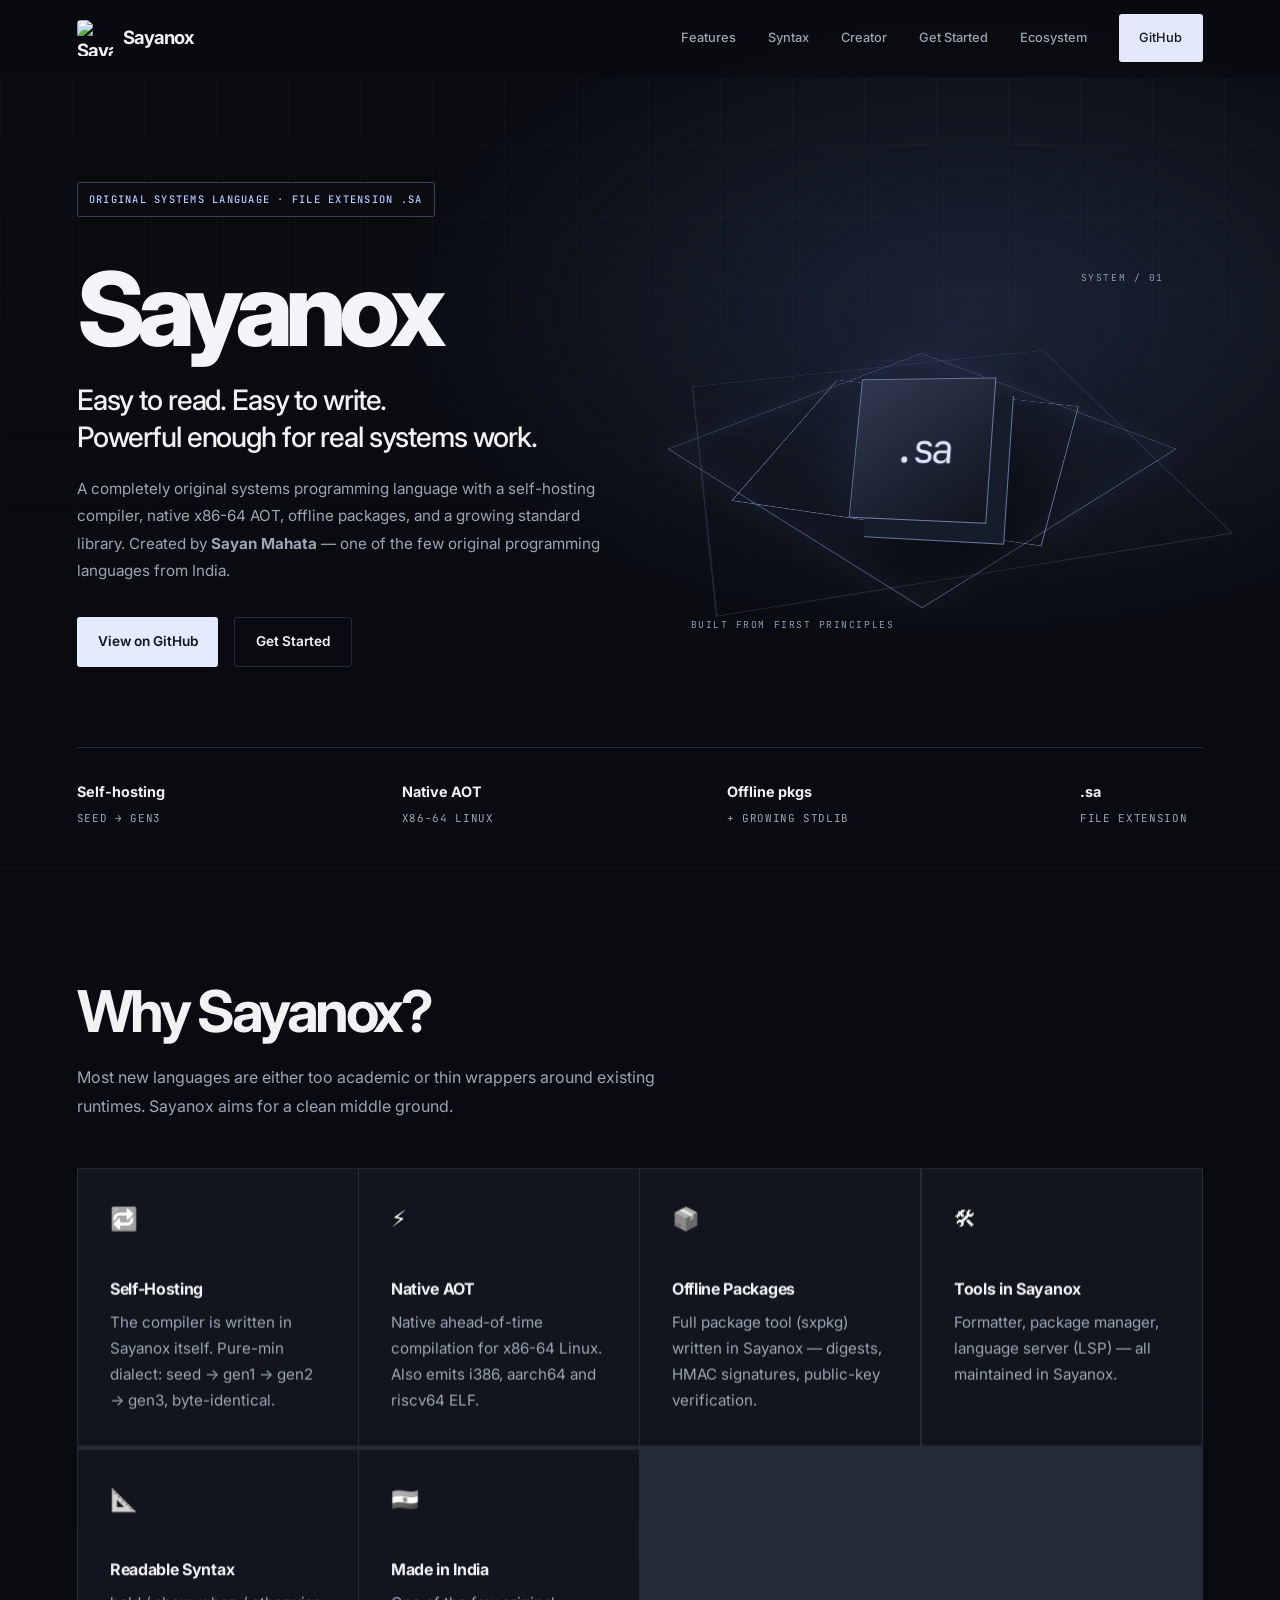
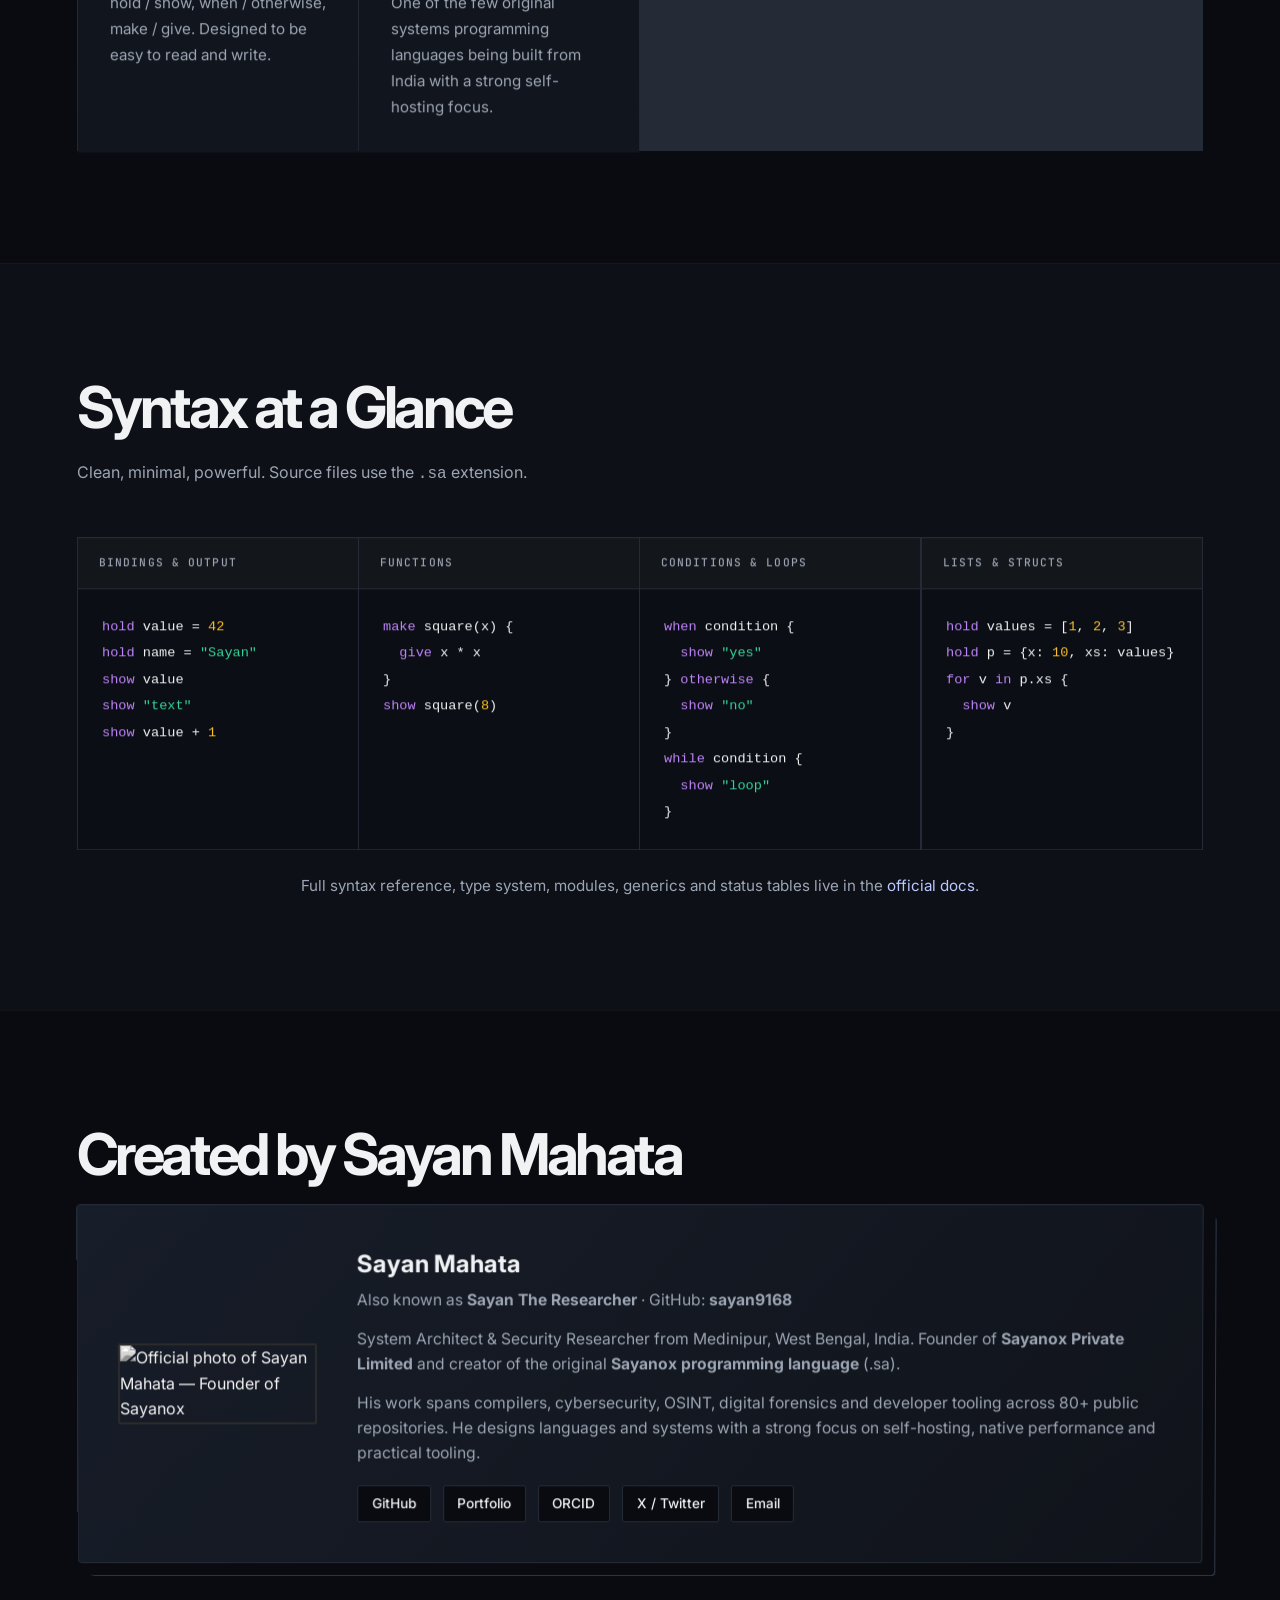
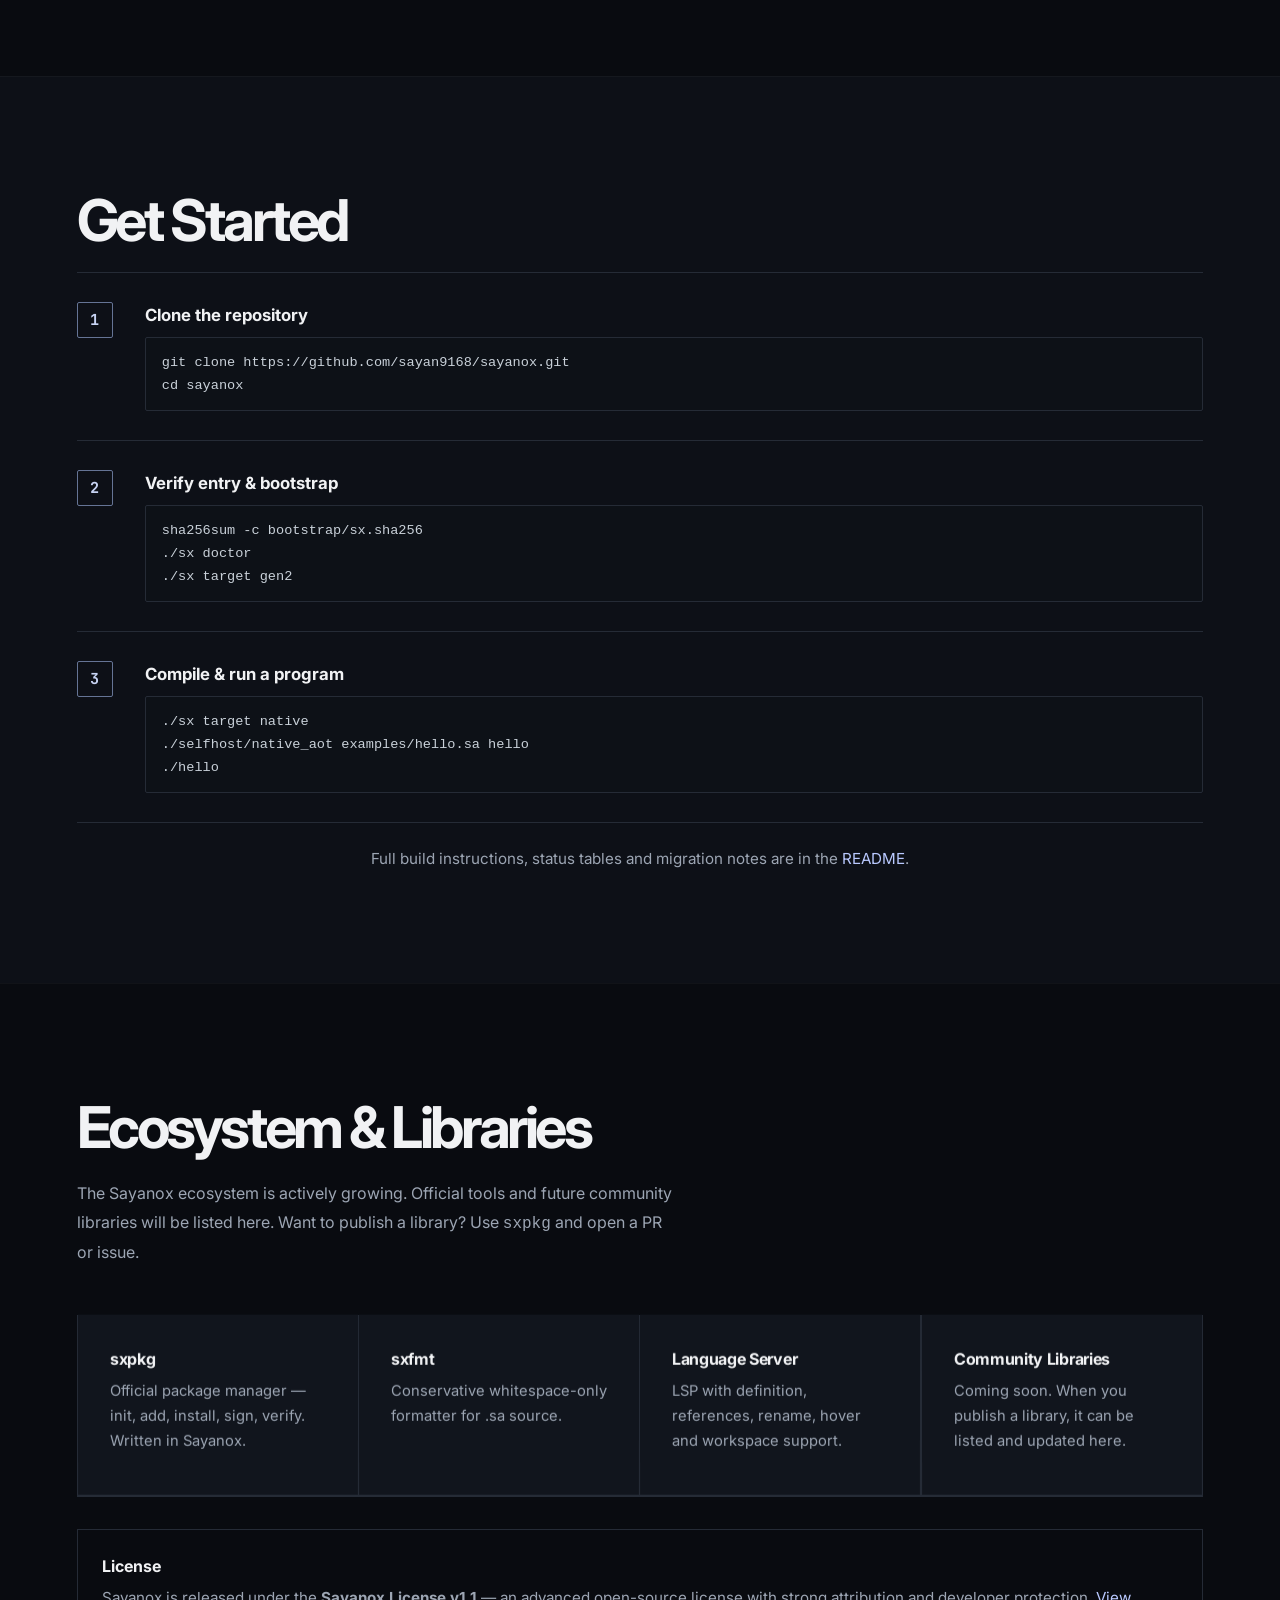
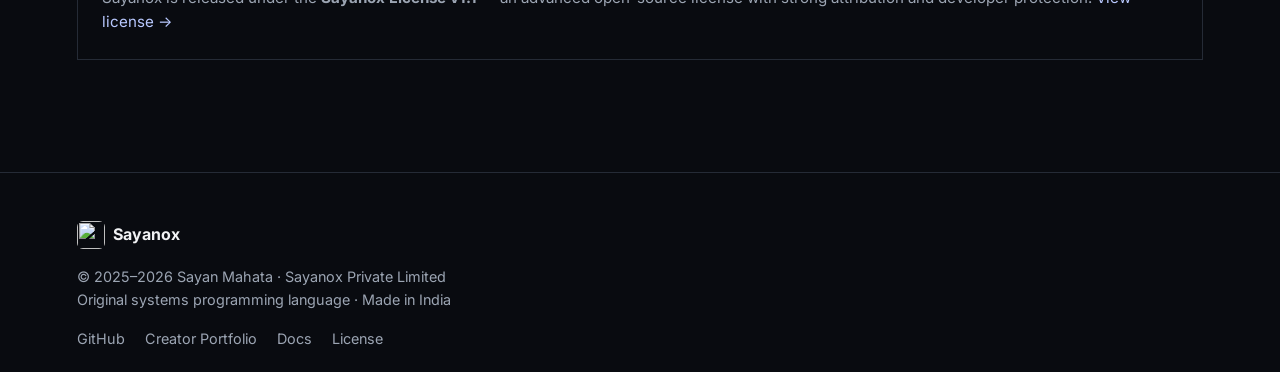
==== commit 6690e76e: "Add site verification and minimalist 3D design Co-authored-by: arena-agent <297053741+arena-agent@us" ====
--- a/index.html
+++ b/index.html
@@ -3,6 +3,7 @@
 <head>
   <meta charset="UTF-8" />
   <meta name="viewport" content="width=device-width, initial-scale=1.0" />
+  <meta name="google-site-verification" content="WtBRlXF0xogw8pV62Ilb8H-Fg4a1nmcwI_Fd0sPm0mc" />
   
   <!-- Primary SEO -->
   <title>Sayanox — Original Systems Programming Language (.sa) by Sayan Mahata</title>
@@ -95,7 +96,7 @@
         <img src="https://raw.githubusercontent.com/sayan9168/sayanox/main/assets/sayanox-logo-256.png" alt="Sayanox logo" width="36" height="36" />
         <span>Sayanox</span>
       </a>
-      <div class="nav-links">
+      <div class="nav-links" id="navLinks">
         <a href="#features">Features</a>
         <a href="#syntax">Syntax</a>
         <a href="#creator">Creator</a>
@@ -103,7 +104,7 @@
         <a href="#ecosystem">Ecosystem</a>
         <a href="https://github.com/sayan9168/sayanox" class="btn btn-sm" target="_blank" rel="noopener">GitHub</a>
       </div>
-      <button class="menu-toggle" id="menuToggle" aria-label="Toggle menu">
+      <button class="menu-toggle" id="menuToggle" aria-label="Toggle menu" aria-controls="navLinks" aria-expanded="false">
         <span></span><span></span><span></span>
       </button>
     </div>
@@ -112,7 +113,8 @@
   <!-- Hero -->
   <header class="hero">
     <div class="container hero-inner">
-      <div class="hero-badge">Original Systems Language · File Extension .sa</div>
+      <div class="hero-art" aria-hidden="true"><div class="orbit orbit-one"></div><div class="orbit orbit-two"></div><div class="orbit orbit-three"></div><div class="hero-core"><span>.sa</span></div><span class="art-label art-label-top">SYSTEM / 01</span><span class="art-label art-label-bottom">BUILT FROM FIRST PRINCIPLES</span></div>
+      <div class="hero-copy"><div class="hero-badge">Original Systems Language · File Extension .sa</div>
       <h1>Sayanox</h1>
       <p class="hero-tagline">
         Easy to read. Easy to write.<br />
@@ -128,6 +130,7 @@
           View on GitHub
         </a>
         <a href="#get-started" class="btn btn-secondary">Get Started</a>
+      </div>
       </div>
       <div class="hero-stats">
         <div class="stat">
--- a/css/style.css
+++ b/css/style.css
@@ -486,4 +486,91 @@
 @media (max-width: 480px) {
   .hero-stats { gap: 1.25rem; }
   .stat { min-width: 90px; }
-}+}
+/* Minimal dimensional system */
+:root {
+  --bg: #090b10; --bg-alt: #0d1017; --surface: #12161e;
+  --border: #252b36; --text: #f1f2f4; --text-muted: #9ca5b3;
+  --accent: #a3baff; --accent-2: #b9c9ff;
+  --accent-grad: linear-gradient(135deg, #e4ebff, #96adf3);
+  --radius: 6px;
+}
+html { scroll-padding-top: 80px; }
+body { overflow-x: hidden; }
+a:focus-visible, button:focus-visible { outline: 2px solid #b9c9ff; outline-offset: 4px; }
+.container { width: min(1200px, 88%); }
+.nav { background: rgba(9,11,16,.8); }
+.nav-inner { height: 76px; }
+.logo { letter-spacing: -.05em; }
+.logo img { border-radius: 4px; }
+.nav-links { gap: 2rem; }
+.nav-links a { font-size: .8rem; }
+.nav-links .btn { color: #11151f; background: #e3e9fa; border-radius: 3px; }
+.hero { position: relative; overflow: hidden; padding: 150px 0 0; background: radial-gradient(ellipse at 76% 36%, #1b2336 0%, transparent 43%), #090b10; }
+.hero::before { content: ''; position: absolute; inset: 0; pointer-events: none; background-image: linear-gradient(#ffffff08 1px, transparent 1px), linear-gradient(90deg, #ffffff08 1px, transparent 1px); background-size: 72px 72px; mask-image: linear-gradient(to bottom, black, transparent 85%); }
+.hero-inner { position: relative; display: grid; grid-template-columns: 1fr 1fr; text-align: left; align-items: center; min-height: 600px; }
+.hero-copy { grid-column: 1; grid-row: 1; position: relative; z-index: 1; padding: 2rem 0 5rem; }
+.hero-badge { border-radius: 2px; background: transparent; border-color: #384156; color: #b9c9ff; font-family: var(--mono); text-transform: uppercase; font-size: .65rem; letter-spacing: .12em; padding: .5rem .7rem; }
+.hero h1 { color: #f3f5fb; background: none; -webkit-text-fill-color: currentColor; font-size: clamp(4.6rem, 8vw, 8rem); line-height: .95; letter-spacing: -.075em; margin: 1.5rem 0; }
+.hero-tagline { font-size: clamp(1.35rem, 2.2vw, 2rem); letter-spacing: -.04em; line-height: 1.3; }
+.hero-sub { margin: 0 0 2rem; max-width: 550px; font-size: .95rem; line-height: 1.8; }
+.hero-cta { justify-content: flex-start; margin-bottom: 0; }
+.btn { border-radius: 3px; font-size: .85rem; padding: .85rem 1.3rem; }
+.btn-primary { background: #e5ebff; color: #11151e; box-shadow: none; }
+.btn-primary:hover { box-shadow: 0 8px 30px #a3baff33; }
+.btn-secondary { background: transparent; }
+.hero-stats { grid-column: 1 / -1; justify-content: space-between; gap: 0; border-top: 1px solid var(--border); padding: 2rem 0 2.5rem; }
+.stat { align-items: flex-start; padding-right: 1rem; }
+.stat-value { font-size: .9rem; }
+.stat-label { font-family: var(--mono); font-size: .68rem; margin-top: .4rem; text-transform: uppercase; letter-spacing: .06em; }
+.hero-art { grid-column: 2; grid-row: 1; height: 480px; position: relative; display: grid; place-items: center; perspective: 900px; transform: translateY(var(--art-y, 0px)); }
+.orbit { position: absolute; width: min(74%, 360px); aspect-ratio: 1; border: 1px solid #a9bdf466; transform-style: preserve-3d; }
+.orbit-one { transform: rotateX(62deg) rotateZ(calc(45deg + var(--spin, 0deg))); box-shadow: 0 0 40px #8aa8ff12, inset 0 0 40px #8aa8ff12; }
+.orbit-two { transform: rotateX(62deg) rotateZ(calc(15deg - var(--spin, 0deg))) scale(.78); border-color: #b7c9ff99; }
+.orbit-three { transform: rotateX(62deg) rotateZ(calc(75deg + var(--spin, 0deg))) scale(1.2); border-color: #869dc733; }
+.hero-core { width: 145px; height: 145px; display: grid; place-items: center; background: linear-gradient(145deg,#303a50,#10141e); border: 1px solid #a9bdf488; box-shadow: 18px 18px 0 #161d2a, 19px 19px 0 #63779c, 35px 35px 60px #0009, 0 0 70px #8eaaff22; transform: rotateX(12deg) rotateY(-20deg) rotateZ(5deg); }
+.hero-core span { font-family: var(--mono); font-size: 2.5rem; color: #dce5ff; letter-spacing: -.1em; }
+.art-label { position: absolute; font: .6rem var(--mono); letter-spacing: .16em; color: #8d9bb6; }
+.art-label-top { top: 13%; right: 7%; }.art-label-bottom { bottom: 12%; left: 9%; }
+.section { padding: 7rem 0; border-top: 1px solid #ffffff08; }
+.section-title { text-align: left; font-size: clamp(2.2rem, 4.5vw, 4rem); letter-spacing: -.06em; line-height: 1.1; margin-bottom: 1.2rem; }
+.section-desc { text-align: left; margin: 0 0 3rem; max-width: 600px; font-size: 1rem; line-height: 1.8; }
+.features-grid, .code-grid, .eco-grid { gap: 1px; background: var(--border); border: 1px solid var(--border); }
+.feature-card, .eco-card, .code-block { border: 0; border-radius: 0; background: #11151d; }
+.feature-card { min-height: 235px; padding: 2rem; box-shadow: inset 0 1px #ffffff08; }
+.feature-card:hover { transform: translateY(-5px); background: #181e2a; }
+.feature-icon { filter: grayscale(1); font-size: 1.4rem; margin-bottom: 2.5rem; }
+.feature-card h3, .eco-card h4 { font-size: 1rem; letter-spacing: -.02em; }
+.feature-card p, .eco-card p { line-height: 1.7; }
+.code-block { background: #0b0e14; }
+.code-header { padding: 1rem 1.3rem; font-family: var(--mono); font-size: .7rem; text-transform: uppercase; letter-spacing: .1em; }
+.code-block pre { padding: 1.5rem; line-height: 1.8; }
+.creator-card { max-width: none; border-radius: 4px; padding: 2.5rem; background: linear-gradient(130deg,#171d29,#10131a); box-shadow: 12px 12px 0 #090b10, 13px 13px 0 #303848; }
+.creator-photo img { border-radius: 2px; filter: grayscale(1); }
+.creator-links a { border-radius: 2px; }
+.steps { max-width: none; gap: 0; border-top: 1px solid var(--border); }
+.step { padding: 1.8rem 0; border-bottom: 1px solid var(--border); gap: 2rem; }
+.step > div { min-width: 0; flex: 1; }
+.step-num { background: transparent; border: 1px solid #657495; color: #c8d4f4; border-radius: 2px; font-family: var(--mono); }
+.step pre { border-radius: 2px; }
+.eco-card { padding: 2rem; min-height: 180px; }.eco-soon { opacity: 1; }
+.license-box { background: transparent; border-color: var(--border); border-radius: 0; text-align: left; padding: 1.5rem; }
+.footer { padding: 3rem 0; }.footer-inner { align-items: flex-start; text-align: left; }.footer-links { justify-content: flex-start; }
+/* Scroll movement stays decorative: content is always visible. */
+@media (prefers-reduced-motion: no-preference) {
+  .feature-card, .code-block, .eco-card, .creator-card { transform: perspective(1000px) translateY(var(--depth-y, 0px)) rotateX(var(--depth-rotate, 0deg)); transition: transform .25s ease-out, background .2s; }
+  .feature-card:hover { transform: perspective(1000px) translateY(-5px); }
+}
+@media (max-width: 768px) {
+  .nav-inner { height: 64px; }.nav-links { top: 64px; }
+  .hero { padding: 110px 0 0; }.hero-inner { grid-template-columns: 1fr; min-height: 0; }
+  .hero-copy { grid-column: 1; grid-row: 1; padding: 1rem 0 0; }.hero h1 { font-size: clamp(4rem, 16vw, 6rem); }
+  .hero-art { grid-column: 1; grid-row: 2; height: 300px; }.hero-core { width: 110px; height: 110px; }.hero-core span { font-size: 2rem; }
+  .hero-stats { grid-column: 1; display: grid; grid-template-columns: 1fr 1fr; gap: 1.5rem; }
+  .section { padding: 5rem 0; }.creator-card { padding: 1.5rem; }.step { gap: 1rem; }
+}
+@media (prefers-reduced-motion: reduce) { html { scroll-behavior: auto; } *, *::before, *::after { animation-duration: .01ms !important; transition-duration: .01ms !important; } .hero-art { transform: none; } }
+@media (max-width: 480px) {
+  .features-grid, .code-grid, .eco-grid { grid-template-columns: minmax(0, 1fr); }
+  .hero-stats { gap: 1.5rem; }
+}
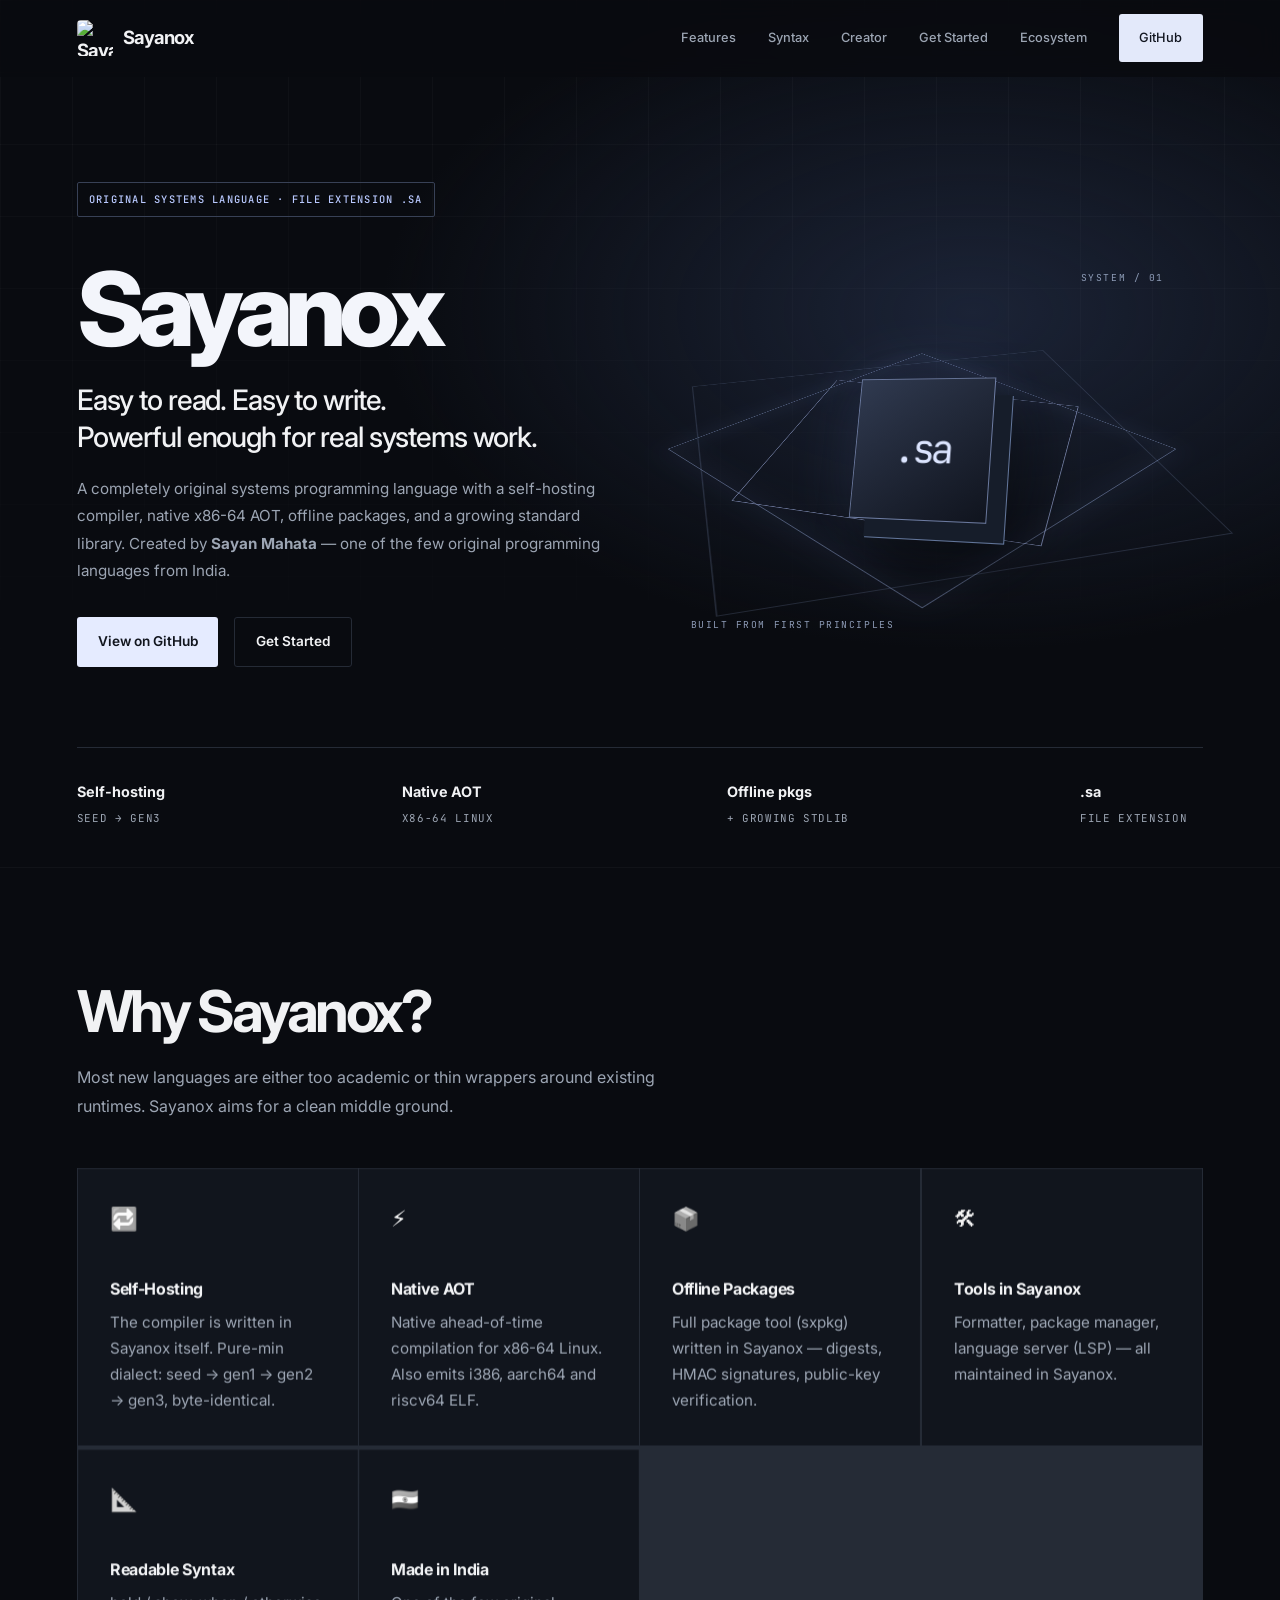
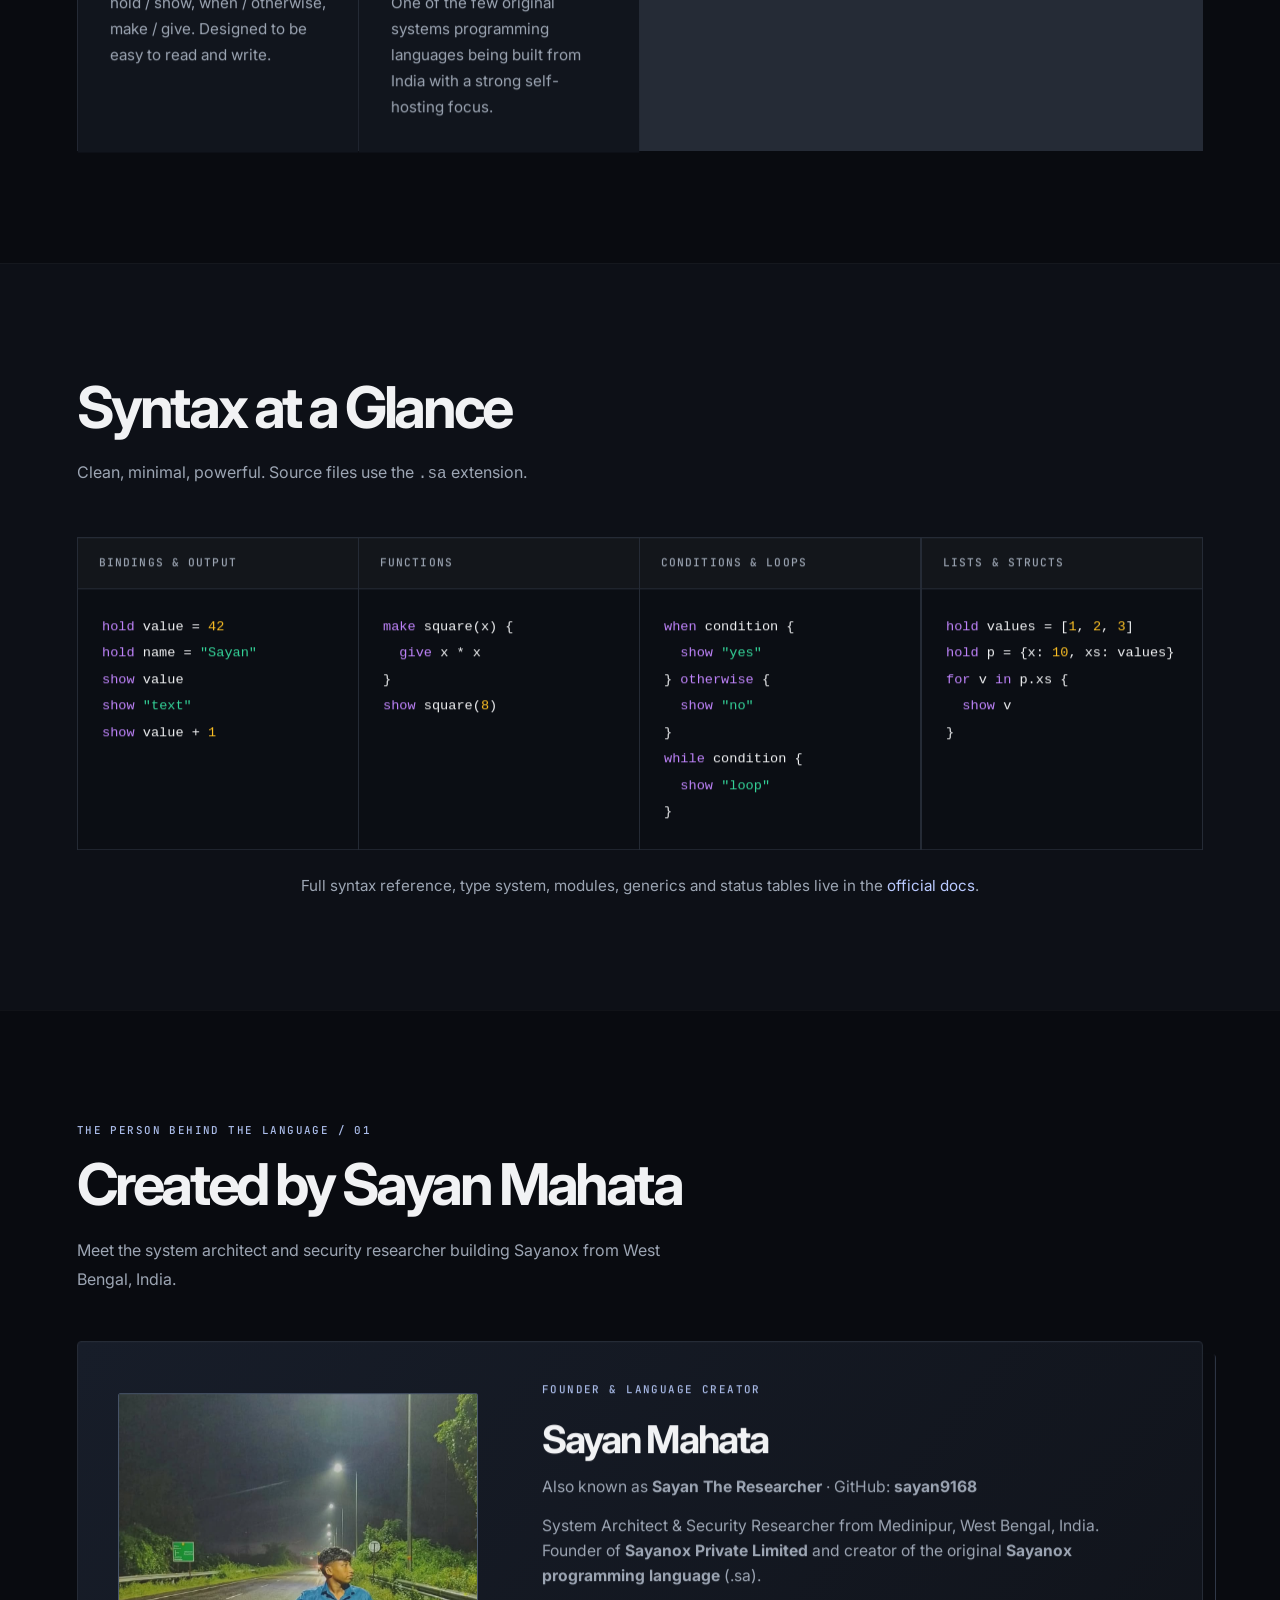
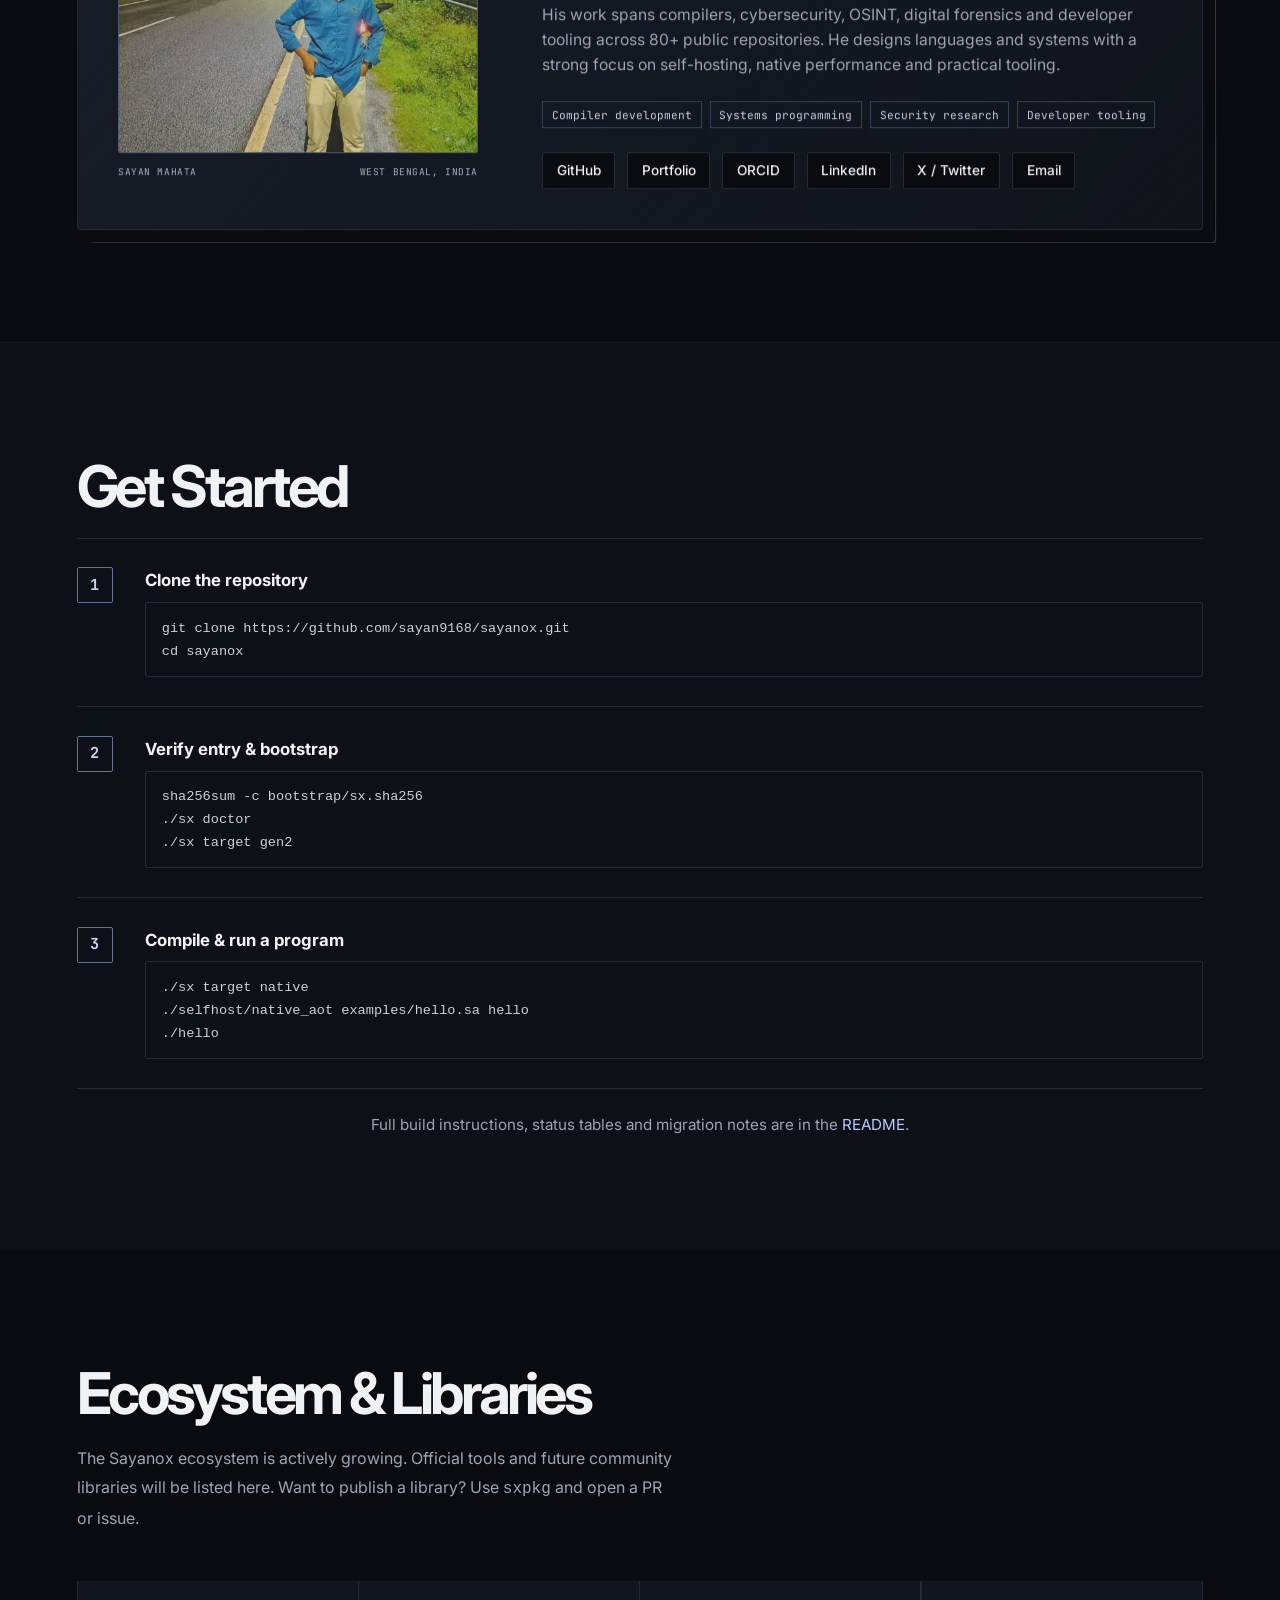
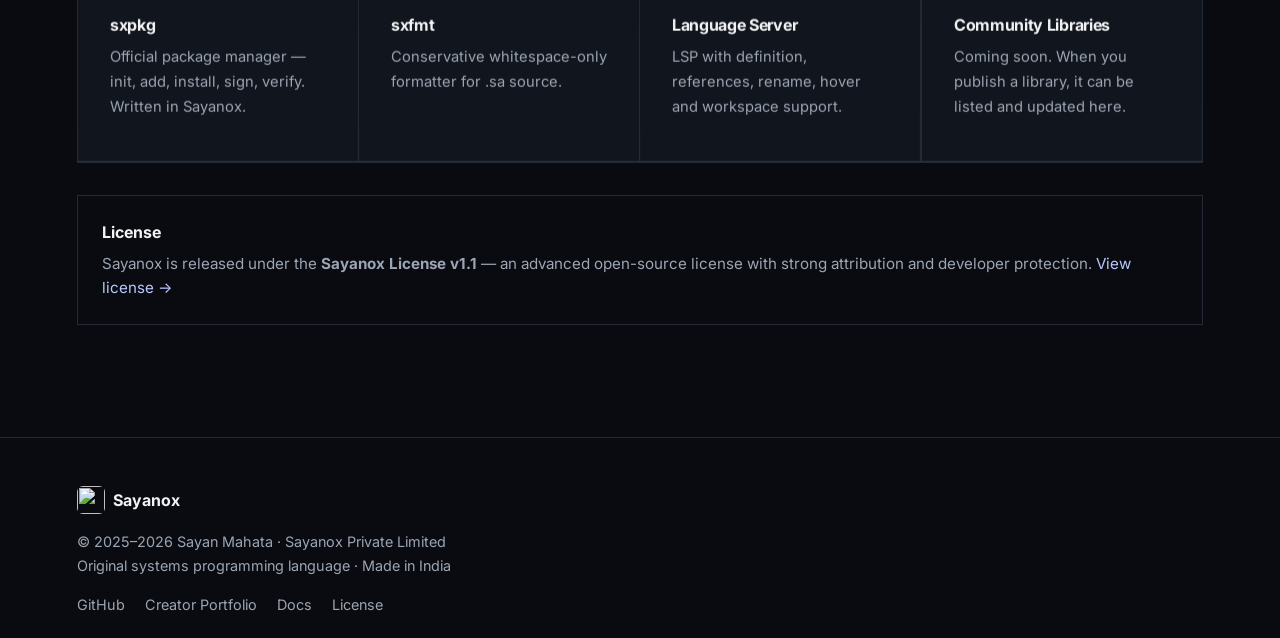
==== commit eb09f103: "Improve creator profile and personal SEO Co-authored-by: arena-agent <297053741+arena-agent@users.no" ====
--- a/index.html
+++ b/index.html
@@ -6,8 +6,8 @@
   <meta name="google-site-verification" content="WtBRlXF0xogw8pV62Ilb8H-Fg4a1nmcwI_Fd0sPm0mc" />
   
   <!-- Primary SEO -->
-  <title>Sayanox — Original Systems Programming Language (.sa) by Sayan Mahata</title>
-  <meta name="description" content="Sayanox is an original systems programming language created by Sayan Mahata (sayan9168). File extension .sa. Self-hosting compiler, native x86-64 AOT, offline packages, growing standard library. One of the few original programming languages from India." />
+  <title>Sayanox Programming Language | Created by Sayan Mahata</title>
+  <meta name="description" content="Discover Sayanox, the systems programming language created by Sayan Mahata (sayan9168), a system architect and security researcher from West Bengal, India." />
   <meta name="keywords" content="Sayanox, Sayanox language, .sa programming language, Sayan Mahata, sayan9168, systems programming language, self-hosting compiler, native AOT, Indian programming language, Sayanox Private Limited" />
   <meta name="author" content="Sayan Mahata" />
   <meta name="robots" content="index, follow, max-image-preview:large, max-snippet:-1, max-video-preview:-1" />
@@ -19,6 +19,7 @@
   <meta property="og:title" content="Sayanox — Original Systems Programming Language (.sa)" />
   <meta property="og:description" content="Created by Sayan Mahata. Self-hosting compiler, native x86-64 AOT, offline packages. Easy to read, easy to write, powerful enough for real systems work." />
   <meta property="og:image" content="https://raw.githubusercontent.com/sayan9168/sayanox/main/assets/sayanox-logo-256.png" />
+  <meta property="og:image:alt" content="Sayanox programming language logo" />
   <meta property="og:site_name" content="Sayanox" />
   <meta property="og:locale" content="en_US" />
 
@@ -43,6 +44,7 @@
     "softwareVersion": "Active Development",
     "author": {
       "@type": "Person",
+      "@id": "https://sayanox.dev/#sayan-mahata",
       "name": "Sayan Mahata",
       "alternateName": ["Sayan The Researcher", "sayan9168"],
       "url": "https://sayan9168.github.io",
@@ -60,12 +62,15 @@
   {
     "@context": "https://schema.org",
     "@type": "Person",
+    "@id": "https://sayanox.dev/#sayan-mahata",
     "name": "Sayan Mahata",
-    "alternateName": "Sayan The Researcher",
+    "alternateName": ["Sayan The Researcher", "sayan9168"],
     "jobTitle": "System Architect & Security Researcher",
     "description": "Founder of Sayanox Private Limited and creator of the original Sayanox programming language (.sa).",
     "url": "https://sayan9168.github.io",
-    "image": "https://sayan9168.github.io/sayan-mahata-sayan9168.jpg",
+    "image": "https://sayanox.dev/images/sayan-mahata.jpg",
+    "knowsAbout": ["Systems programming", "Compiler development", "Cybersecurity", "Digital forensics", "OSINT", "Developer tooling"],
+    "subjectOf": {"@type": "WebPage", "@id": "https://sayanox.dev/#creator", "name": "Sayan Mahata — creator of Sayanox"},
     "sameAs": [
       "https://github.com/sayan9168",
       "https://orcid.org/0009-0002-3491-6570",
@@ -245,14 +250,18 @@
   </section>
 
   <!-- Creator -->
-  <section id="creator" class="section">
-    <div class="container">
-      <h2 class="section-title">Created by Sayan Mahata</h2>
+  <section id="creator" class="section" aria-labelledby="creator-title">
+    <div class="container">
+      <p class="section-eyebrow">THE PERSON BEHIND THE LANGUAGE / 01</p>
+      <h2 class="section-title" id="creator-title">Created by Sayan Mahata</h2>
+      <p class="section-desc">Meet the system architect and security researcher building Sayanox from West Bengal, India.</p>
       <div class="creator-card">
-        <div class="creator-photo">
-          <img src="https://sayan9168.github.io/sayan-mahata-sayan9168.jpg" alt="Official photo of Sayan Mahata — Founder of Sayanox" width="280" height="280" loading="lazy" />
-        </div>
+        <figure class="creator-photo">
+          <img src="images/sayan-mahata.jpg" alt="Sayan Mahata, creator of the Sayanox programming language" width="1080" height="1080" loading="lazy" decoding="async" />
+          <figcaption><span>SAYAN MAHATA</span><span>WEST BENGAL, INDIA</span></figcaption>
+        </figure>
         <div class="creator-info">
+          <p class="creator-role">FOUNDER &amp; LANGUAGE CREATOR</p>
           <h3>Sayan Mahata</h3>
           <p class="creator-aka">Also known as <strong>Sayan The Researcher</strong> · GitHub: <strong>sayan9168</strong></p>
           <p>
@@ -265,10 +274,12 @@
             across 80+ public repositories. He designs languages and systems with a strong focus on 
             self-hosting, native performance and practical tooling.
           </p>
+          <div class="creator-expertise" aria-label="Areas of work"><span>Compiler development</span><span>Systems programming</span><span>Security research</span><span>Developer tooling</span></div>
           <div class="creator-links">
             <a href="https://github.com/sayan9168" target="_blank" rel="noopener">GitHub</a>
             <a href="https://sayan9168.github.io" target="_blank" rel="noopener">Portfolio</a>
             <a href="https://orcid.org/0009-0002-3491-6570" target="_blank" rel="noopener">ORCID</a>
+            <a href="https://www.linkedin.com/in/sayan-mahata-a8b321391" target="_blank" rel="noopener">LinkedIn</a>
             <a href="https://x.com/notfound_sayan" target="_blank" rel="noopener">X / Twitter</a>
             <a href="mailto:sm6881164@gmail.com">Email</a>
           </div>
--- a/css/style.css
+++ b/css/style.css
@@ -574,3 +574,34 @@
   .features-grid, .code-grid, .eco-grid { grid-template-columns: minmax(0, 1fr); }
   .hero-stats { gap: 1.5rem; }
 }
+
+/* Creator profile */
+.section-eyebrow, .creator-role {
+  color: #aabce9;
+  font: 500 .68rem var(--mono);
+  letter-spacing: .13em;
+  margin-bottom: 1rem;
+}
+.creator-card { align-items: stretch; gap: clamp(2rem, 5vw, 5rem); }
+.creator-photo { flex: 0 0 min(36%, 360px); margin: 0; align-self: center; }
+.creator-photo img {
+  display: block;
+  width: 100%;
+  height: auto;
+  aspect-ratio: 1;
+  object-fit: cover;
+  object-position: center;
+  border: 1px solid #49566b;
+  filter: none;
+}
+.creator-photo figcaption { display: flex; justify-content: space-between; gap: .5rem; padding-top: .8rem; color: #a4afc2; font: .6rem var(--mono); letter-spacing: .06em; }
+.creator-info { align-self: center; }
+.creator-info h3 { font-size: clamp(1.8rem, 3vw, 2.6rem); letter-spacing: -.05em; }
+.creator-info .creator-role { color: #aabce9; font-size: .68rem; margin-bottom: .8rem; }
+.creator-expertise { display: flex; flex-wrap: wrap; gap: .5rem; margin: 1.5rem 0; }
+.creator-expertise span { border: 1px solid #354054; padding: .35rem .55rem; color: #c2cfe5; font: .7rem var(--mono); }
+@media (max-width: 768px) {
+  .creator-photo { width: min(100%, 360px); flex: auto; }
+  .creator-info { text-align: left; }
+  .creator-links { justify-content: flex-start; }
+}
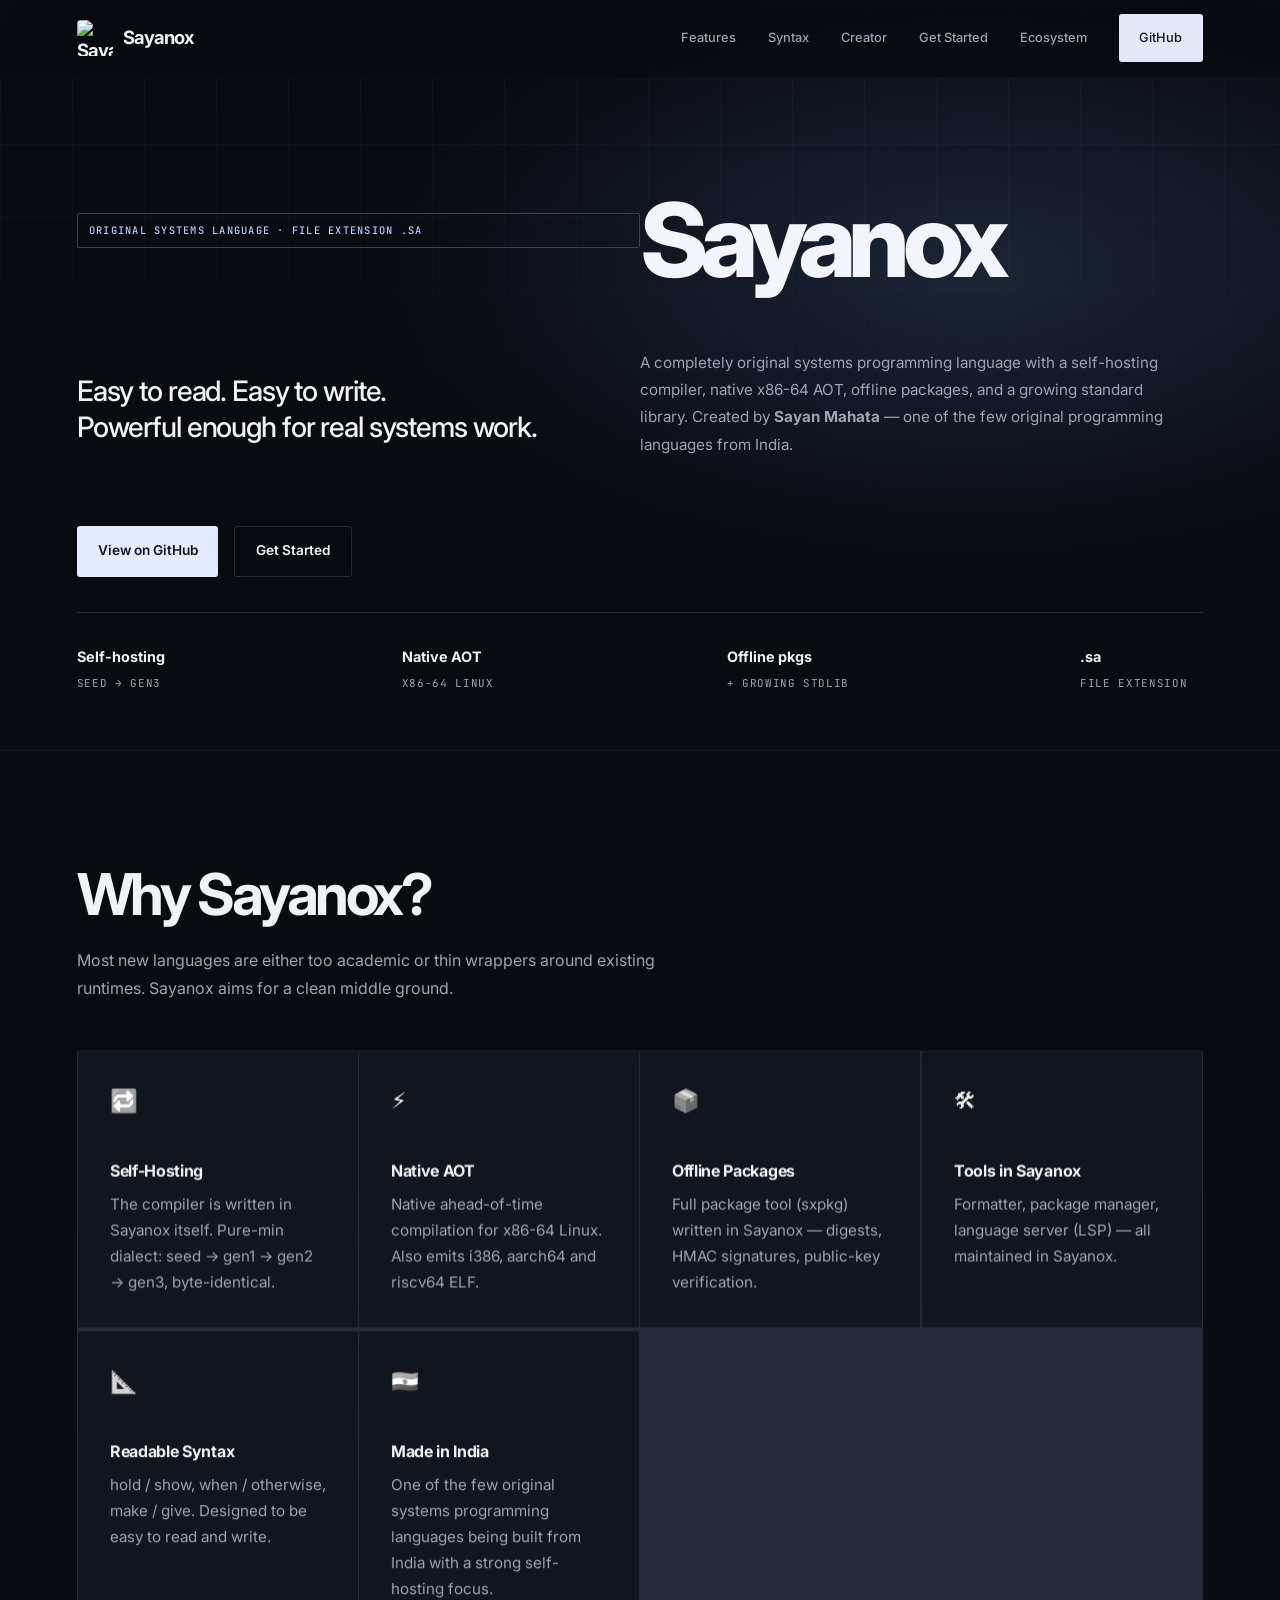
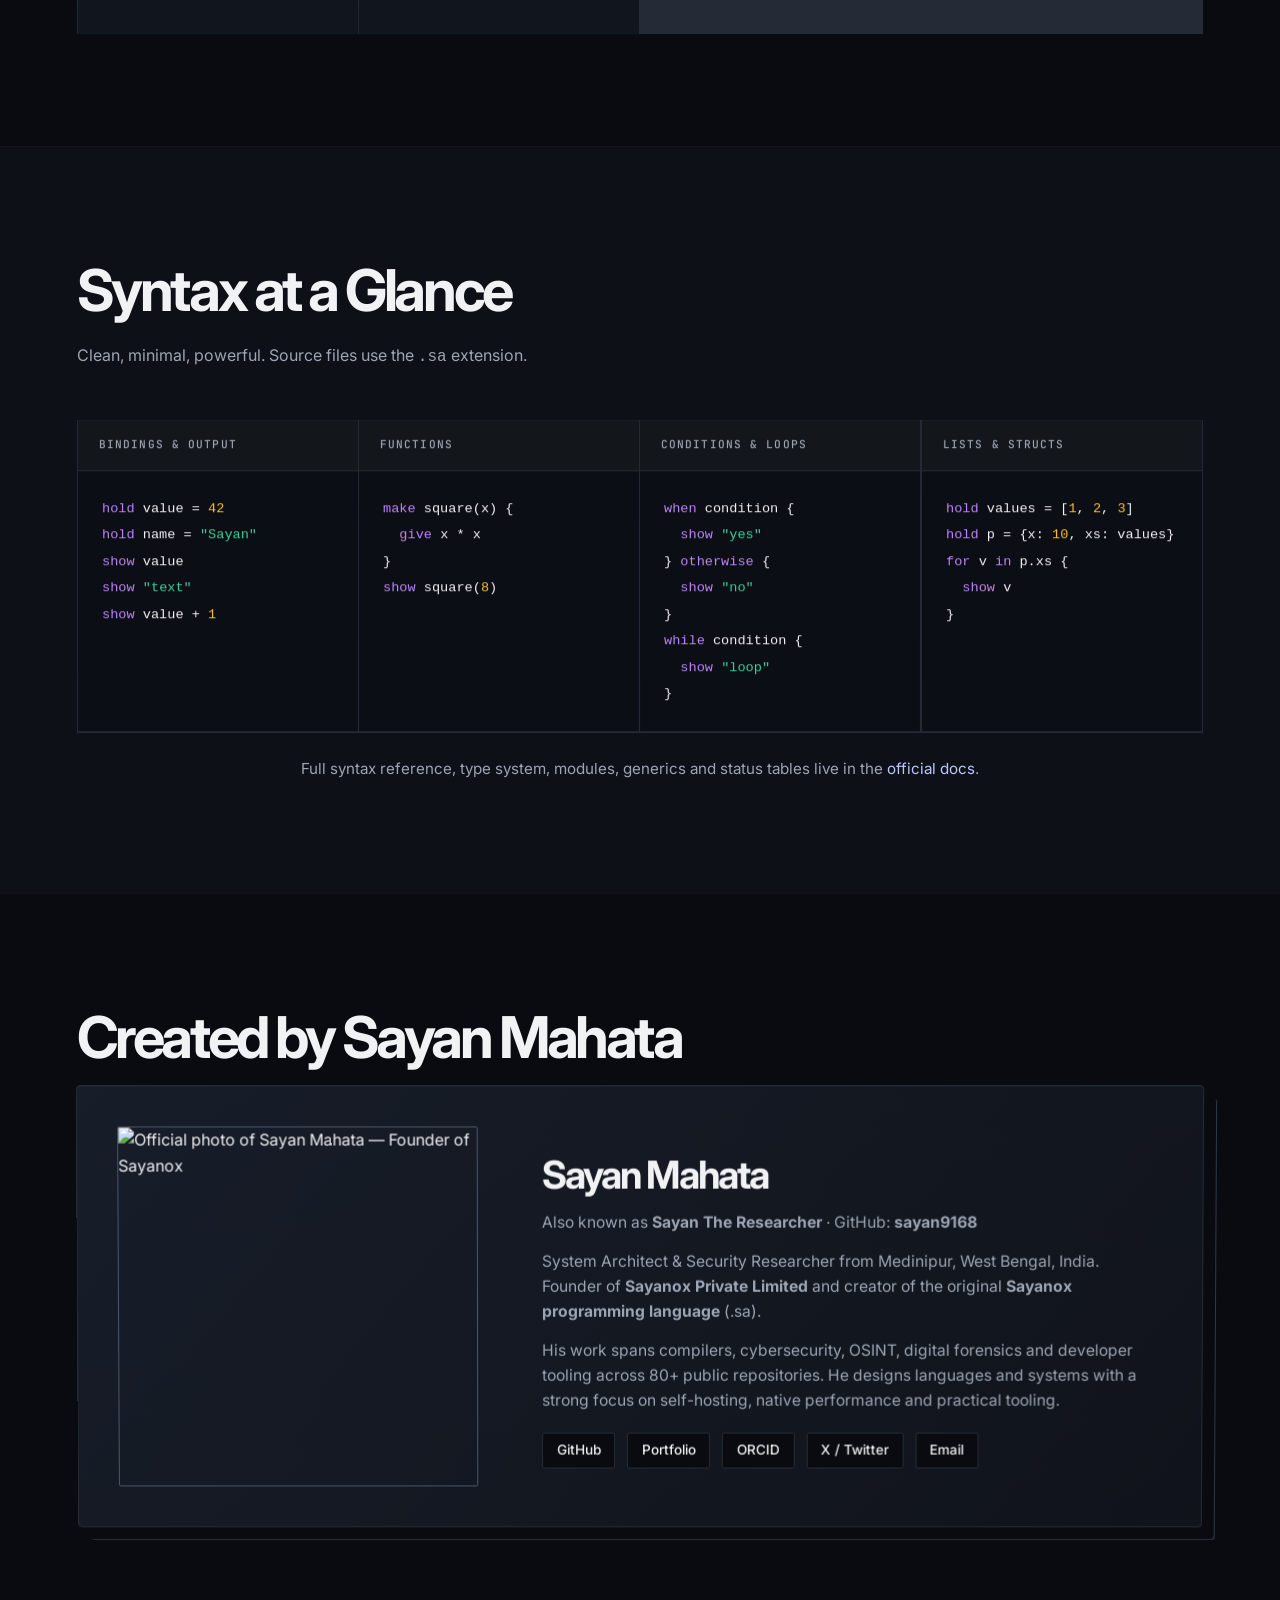
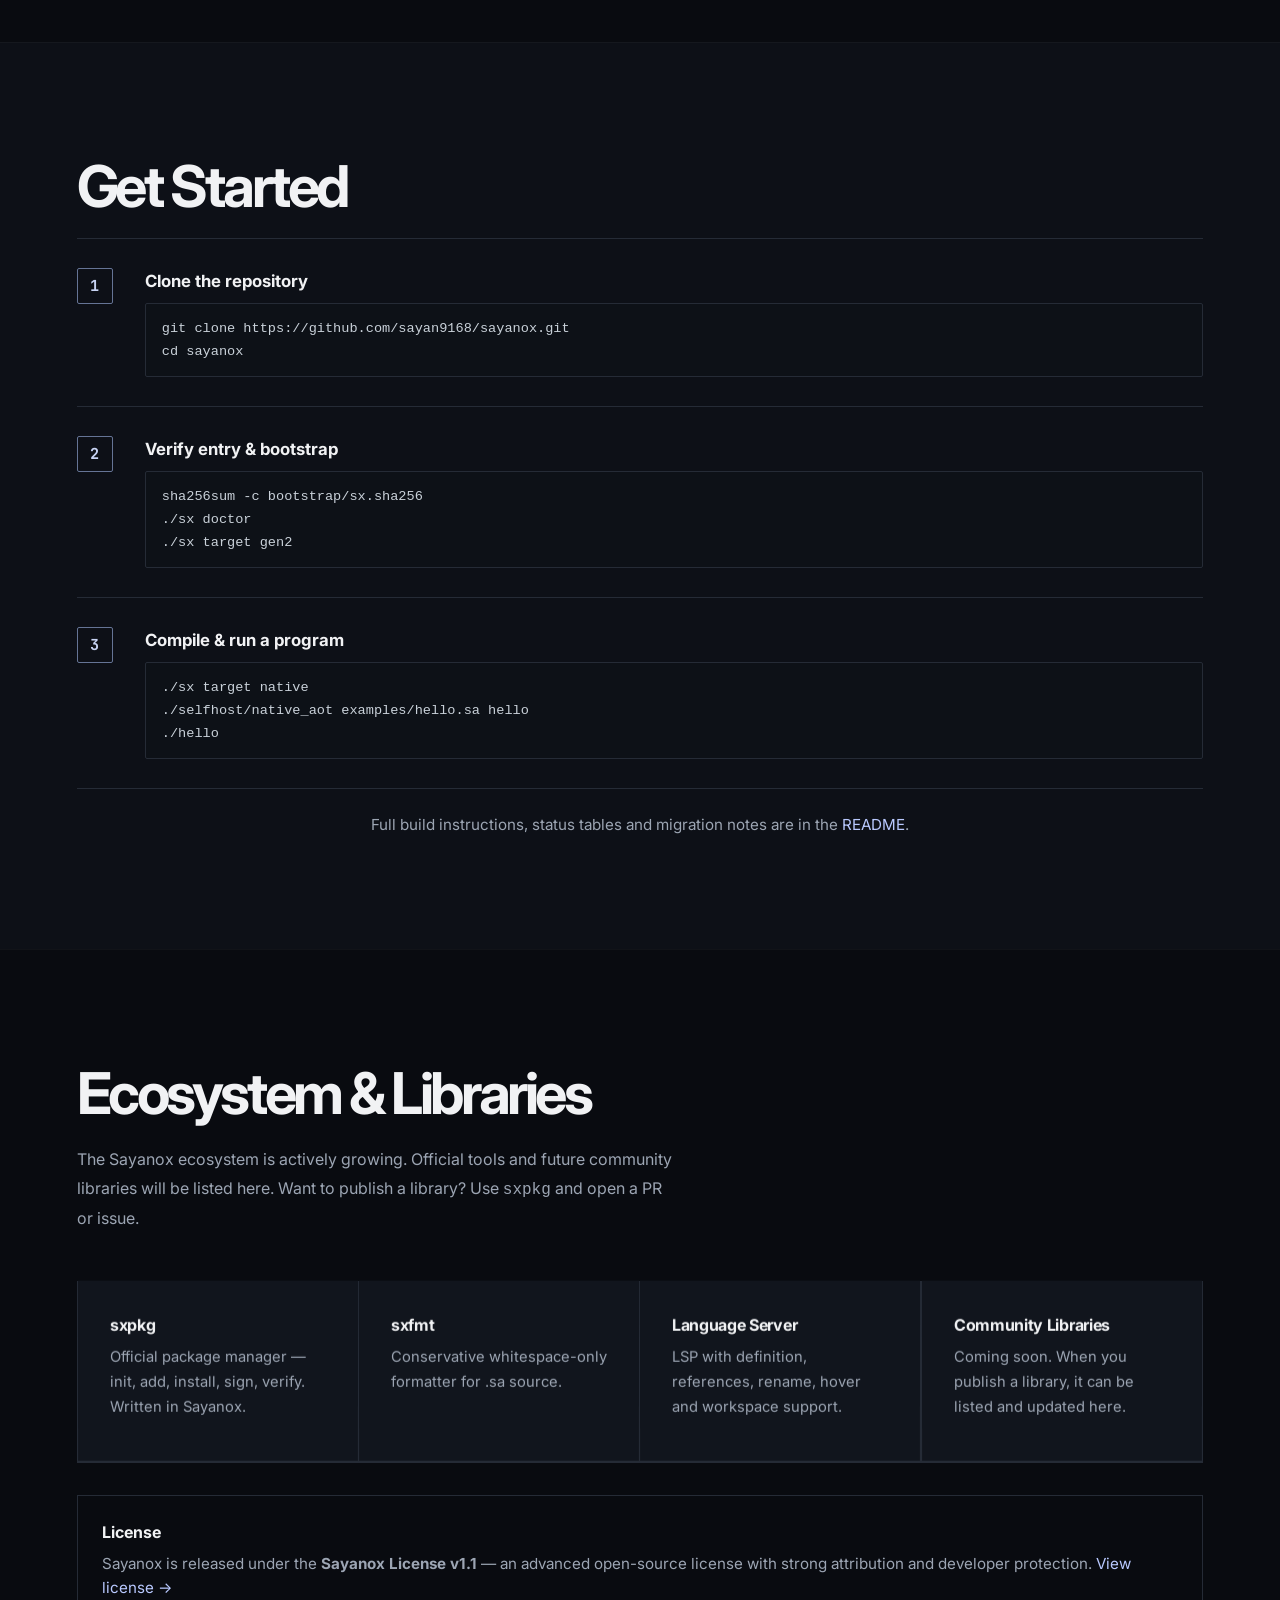
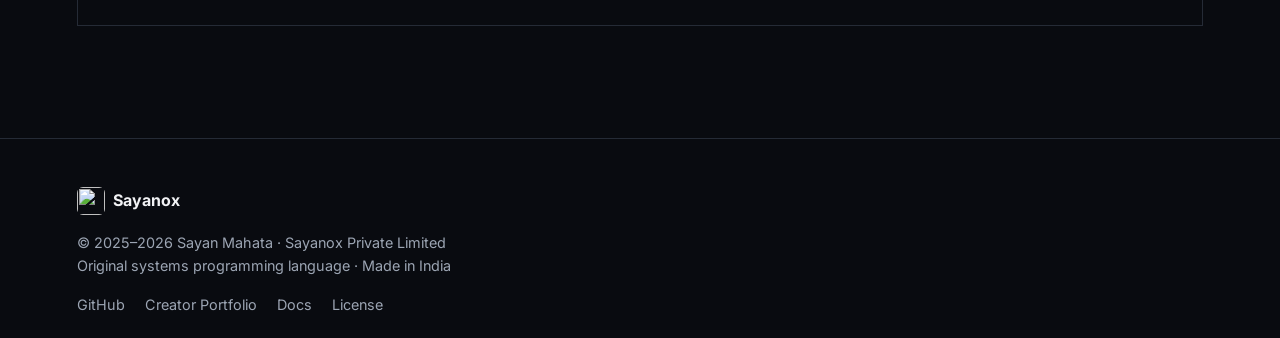
==== commit 1bcfecb9: "Update index.html: Cloudflare workers.dev canonical, theme-color, web manifest link" ====
--- a/index.html
+++ b/index.html
@@ -3,23 +3,23 @@
 <head>
   <meta charset="UTF-8" />
   <meta name="viewport" content="width=device-width, initial-scale=1.0" />
-  <meta name="google-site-verification" content="WtBRlXF0xogw8pV62Ilb8H-Fg4a1nmcwI_Fd0sPm0mc" />
   
   <!-- Primary SEO -->
-  <title>Sayanox Programming Language | Created by Sayan Mahata</title>
-  <meta name="description" content="Discover Sayanox, the systems programming language created by Sayan Mahata (sayan9168), a system architect and security researcher from West Bengal, India." />
+  <title>Sayanox — Original Systems Programming Language (.sa) by Sayan Mahata</title>
+  <meta name="description" content="Sayanox is an original systems programming language created by Sayan Mahata (sayan9168). File extension .sa. Self-hosting compiler, native x86-64 AOT, offline packages, growing standard library. One of the few original programming languages from India." />
   <meta name="keywords" content="Sayanox, Sayanox language, .sa programming language, Sayan Mahata, sayan9168, systems programming language, self-hosting compiler, native AOT, Indian programming language, Sayanox Private Limited" />
   <meta name="author" content="Sayan Mahata" />
   <meta name="robots" content="index, follow, max-image-preview:large, max-snippet:-1, max-video-preview:-1" />
-  <link rel="canonical" href="https://sayanox.dev/" />
+  <meta name="theme-color" content="#6366f1" />
+  <link rel="canonical" href="https://sayanox-website.sm6881164.workers.dev/" />
+  <link rel="manifest" href="/manifest.webmanifest" />
 
   <!-- Open Graph / Facebook -->
   <meta property="og:type" content="website" />
-  <meta property="og:url" content="https://sayanox.dev/" />
+  <meta property="og:url" content="https://sayanox-website.sm6881164.workers.dev/" />
   <meta property="og:title" content="Sayanox — Original Systems Programming Language (.sa)" />
   <meta property="og:description" content="Created by Sayan Mahata. Self-hosting compiler, native x86-64 AOT, offline packages. Easy to read, easy to write, powerful enough for real systems work." />
   <meta property="og:image" content="https://raw.githubusercontent.com/sayan9168/sayanox/main/assets/sayanox-logo-256.png" />
-  <meta property="og:image:alt" content="Sayanox programming language logo" />
   <meta property="og:site_name" content="Sayanox" />
   <meta property="og:locale" content="en_US" />
 
@@ -39,12 +39,11 @@
     "applicationCategory": "DeveloperApplication",
     "operatingSystem": "Linux",
     "description": "Original systems programming language with self-hosting compiler, native x86-64 AOT, offline packages and growing standard library. File extension .sa.",
-    "url": "https://sayanox.dev",
+    "url": "https://sayanox-website.sm6881164.workers.dev",
     "downloadUrl": "https://github.com/sayan9168/sayanox",
     "softwareVersion": "Active Development",
     "author": {
       "@type": "Person",
-      "@id": "https://sayanox.dev/#sayan-mahata",
       "name": "Sayan Mahata",
       "alternateName": ["Sayan The Researcher", "sayan9168"],
       "url": "https://sayan9168.github.io",
@@ -62,15 +61,12 @@
   {
     "@context": "https://schema.org",
     "@type": "Person",
-    "@id": "https://sayanox.dev/#sayan-mahata",
     "name": "Sayan Mahata",
-    "alternateName": ["Sayan The Researcher", "sayan9168"],
+    "alternateName": "Sayan The Researcher",
     "jobTitle": "System Architect & Security Researcher",
     "description": "Founder of Sayanox Private Limited and creator of the original Sayanox programming language (.sa).",
     "url": "https://sayan9168.github.io",
-    "image": "https://sayanox.dev/images/sayan-mahata.jpg",
-    "knowsAbout": ["Systems programming", "Compiler development", "Cybersecurity", "Digital forensics", "OSINT", "Developer tooling"],
-    "subjectOf": {"@type": "WebPage", "@id": "https://sayanox.dev/#creator", "name": "Sayan Mahata — creator of Sayanox"},
+    "image": "https://sayan9168.github.io/sayan-mahata-sayan9168.jpg",
     "sameAs": [
       "https://github.com/sayan9168",
       "https://orcid.org/0009-0002-3491-6570",
@@ -101,7 +97,7 @@
         <img src="https://raw.githubusercontent.com/sayan9168/sayanox/main/assets/sayanox-logo-256.png" alt="Sayanox logo" width="36" height="36" />
         <span>Sayanox</span>
       </a>
-      <div class="nav-links" id="navLinks">
+      <div class="nav-links">
         <a href="#features">Features</a>
         <a href="#syntax">Syntax</a>
         <a href="#creator">Creator</a>
@@ -109,7 +105,7 @@
         <a href="#ecosystem">Ecosystem</a>
         <a href="https://github.com/sayan9168/sayanox" class="btn btn-sm" target="_blank" rel="noopener">GitHub</a>
       </div>
-      <button class="menu-toggle" id="menuToggle" aria-label="Toggle menu" aria-controls="navLinks" aria-expanded="false">
+      <button class="menu-toggle" id="menuToggle" aria-label="Toggle menu">
         <span></span><span></span><span></span>
       </button>
     </div>
@@ -118,8 +114,7 @@
   <!-- Hero -->
   <header class="hero">
     <div class="container hero-inner">
-      <div class="hero-art" aria-hidden="true"><div class="orbit orbit-one"></div><div class="orbit orbit-two"></div><div class="orbit orbit-three"></div><div class="hero-core"><span>.sa</span></div><span class="art-label art-label-top">SYSTEM / 01</span><span class="art-label art-label-bottom">BUILT FROM FIRST PRINCIPLES</span></div>
-      <div class="hero-copy"><div class="hero-badge">Original Systems Language · File Extension .sa</div>
+      <div class="hero-badge">Original Systems Language · File Extension .sa</div>
       <h1>Sayanox</h1>
       <p class="hero-tagline">
         Easy to read. Easy to write.<br />
@@ -135,7 +130,6 @@
           View on GitHub
         </a>
         <a href="#get-started" class="btn btn-secondary">Get Started</a>
-      </div>
       </div>
       <div class="hero-stats">
         <div class="stat">
@@ -250,18 +244,14 @@
   </section>
 
   <!-- Creator -->
-  <section id="creator" class="section" aria-labelledby="creator-title">
-    <div class="container">
-      <p class="section-eyebrow">THE PERSON BEHIND THE LANGUAGE / 01</p>
-      <h2 class="section-title" id="creator-title">Created by Sayan Mahata</h2>
-      <p class="section-desc">Meet the system architect and security researcher building Sayanox from West Bengal, India.</p>
+  <section id="creator" class="section">
+    <div class="container">
+      <h2 class="section-title">Created by Sayan Mahata</h2>
       <div class="creator-card">
-        <figure class="creator-photo">
-          <img src="images/sayan-mahata.jpg" alt="Sayan Mahata, creator of the Sayanox programming language" width="1080" height="1080" loading="lazy" decoding="async" />
-          <figcaption><span>SAYAN MAHATA</span><span>WEST BENGAL, INDIA</span></figcaption>
-        </figure>
+        <div class="creator-photo">
+          <img src="https://sayan9168.github.io/sayan-mahata-sayan9168.jpg" alt="Official photo of Sayan Mahata — Founder of Sayanox" width="280" height="280" loading="lazy" />
+        </div>
         <div class="creator-info">
-          <p class="creator-role">FOUNDER &amp; LANGUAGE CREATOR</p>
           <h3>Sayan Mahata</h3>
           <p class="creator-aka">Also known as <strong>Sayan The Researcher</strong> · GitHub: <strong>sayan9168</strong></p>
           <p>
@@ -274,12 +264,10 @@
             across 80+ public repositories. He designs languages and systems with a strong focus on 
             self-hosting, native performance and practical tooling.
           </p>
-          <div class="creator-expertise" aria-label="Areas of work"><span>Compiler development</span><span>Systems programming</span><span>Security research</span><span>Developer tooling</span></div>
           <div class="creator-links">
             <a href="https://github.com/sayan9168" target="_blank" rel="noopener">GitHub</a>
             <a href="https://sayan9168.github.io" target="_blank" rel="noopener">Portfolio</a>
             <a href="https://orcid.org/0009-0002-3491-6570" target="_blank" rel="noopener">ORCID</a>
-            <a href="https://www.linkedin.com/in/sayan-mahata-a8b321391" target="_blank" rel="noopener">LinkedIn</a>
             <a href="https://x.com/notfound_sayan" target="_blank" rel="noopener">X / Twitter</a>
             <a href="mailto:sm6881164@gmail.com">Email</a>
           </div>
